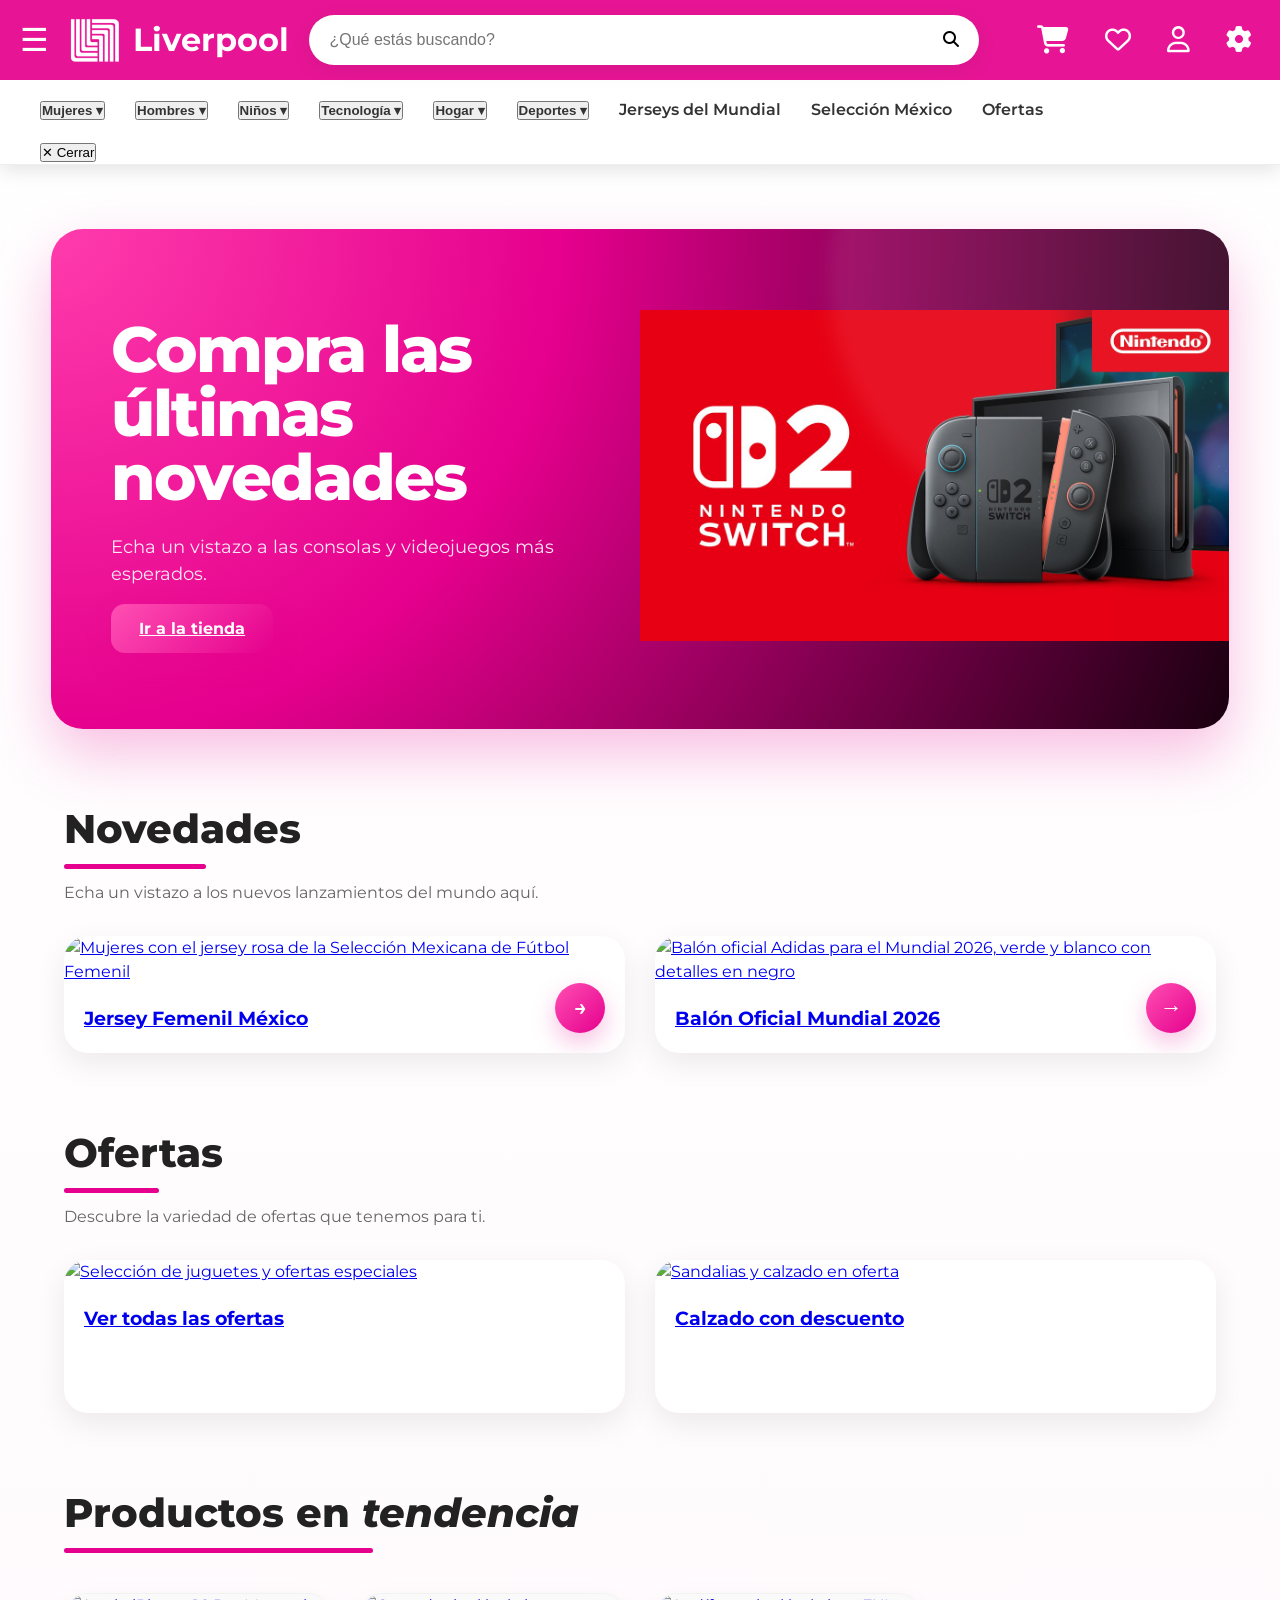
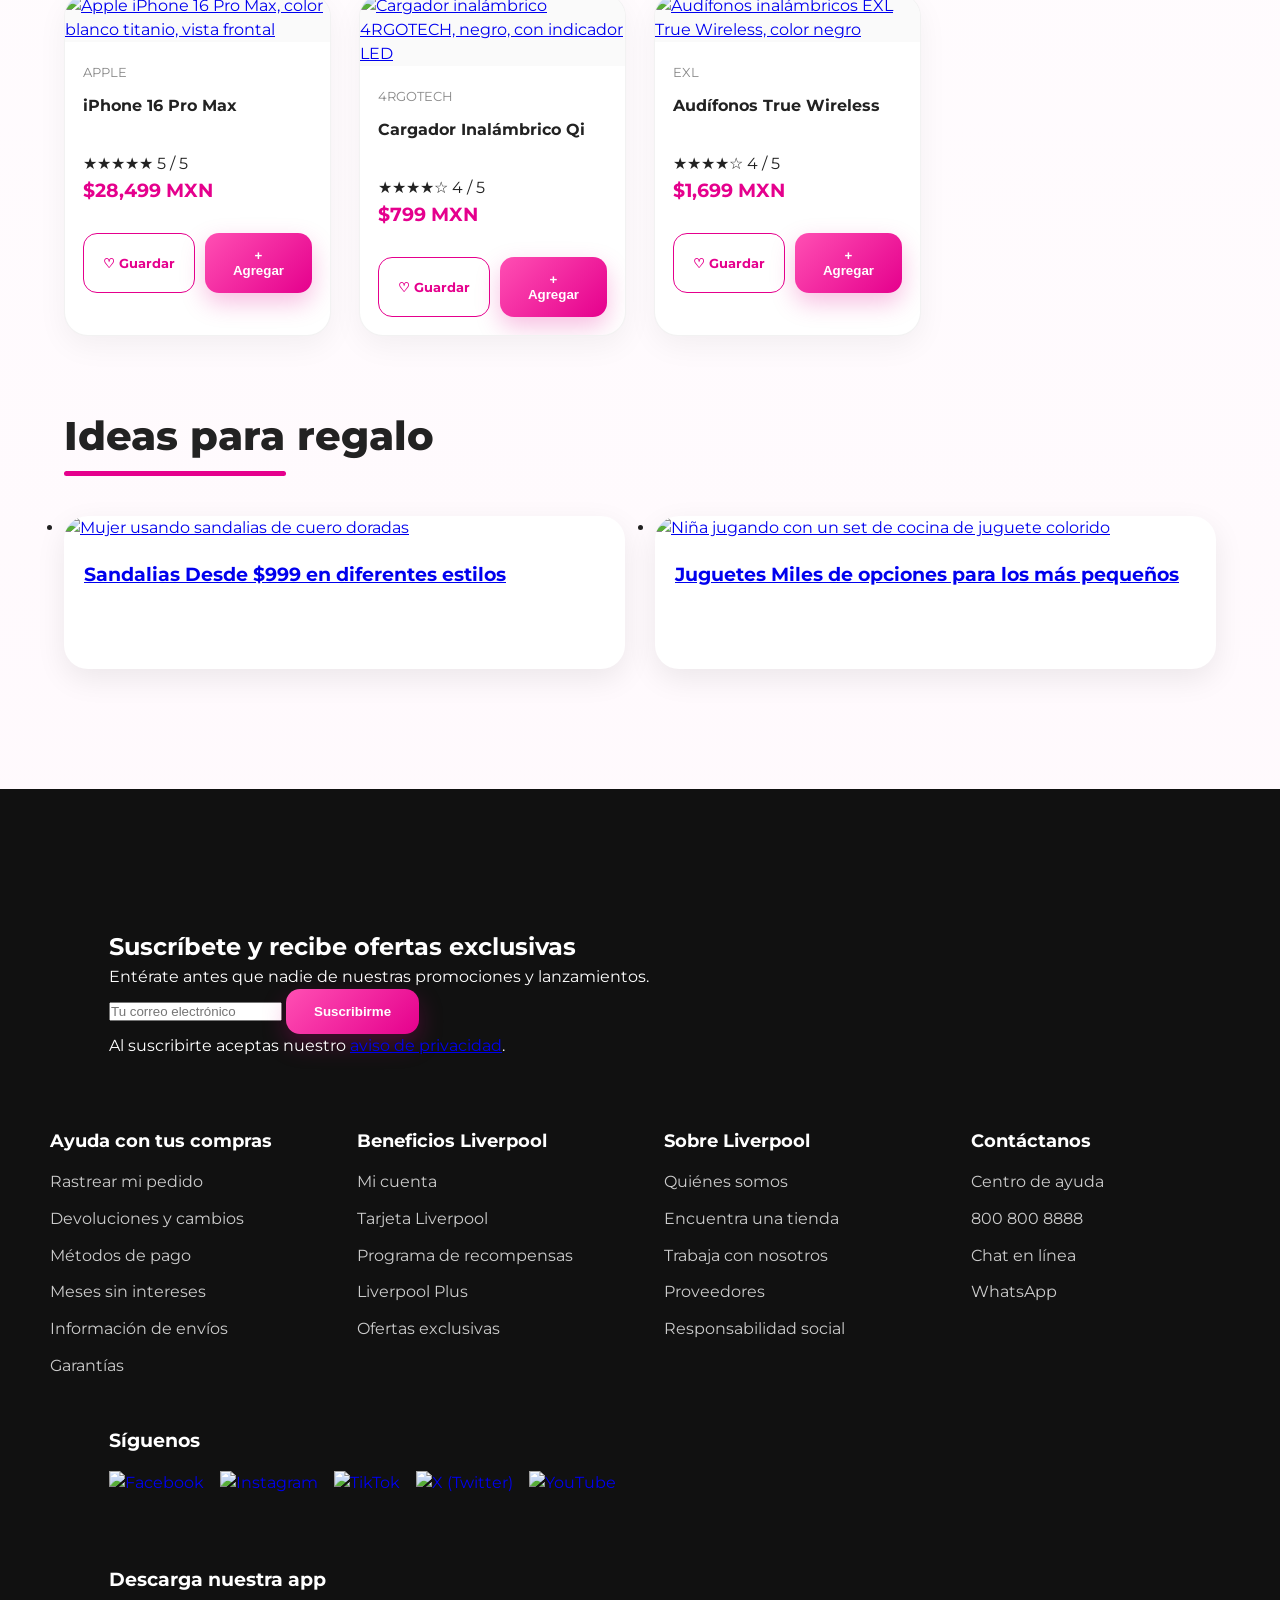
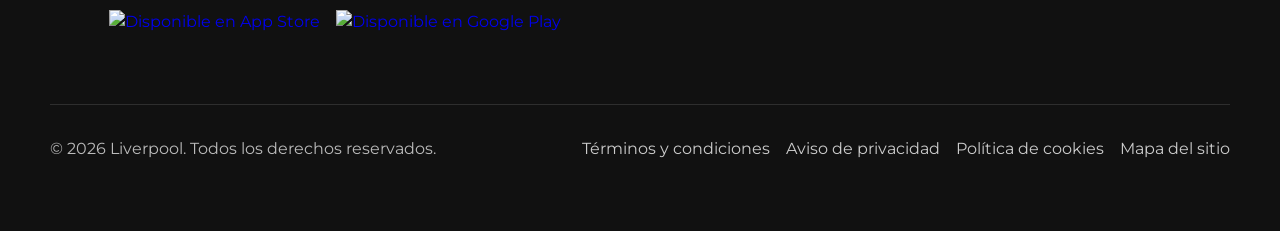
==== Proyecto Interfaz/codigos/index.html @ d97af1a8 "para que se vea las cate" ====
<!DOCTYPE html>
<html lang="es">
<head>
  <meta charset="UTF-8" />
  <meta name="viewport" content="width=device-width, initial-scale=1.0" />

  <link rel="stylesheet" href="styles.css">

  <!-- FONT AWESOME -->
  <link rel="stylesheet"
  href="https://cdnjs.cloudflare.com/ajax/libs/font-awesome/6.5.1/css/all.min.css">

  <meta name="description" content="Liverpool – Tu tienda departamental favorita. Moda, tecnología, hogar y más." />
  <meta name="theme-color" content="#E91E8C" />
  <meta property="og:title" content="Liverpool – Inicio | Compra en Línea" />
  <meta property="og:description" content="Liverpool – Tu tienda departamental favorita. Moda, tecnología, hogar y más." />
  <meta property="og:type" content="website" />
  <title>Liverpool – Inicio | Compra en Línea</title>
  <!--
    ============================================================
    Liverpool E-commerce — Prototipo Multi-página
    Fase 1: HTML Semántico · Mobile-First · WCAG 2.1
    Página : index
    Nuevas características:
      1. Login modal            5. Toast "agregado a bolsa"
      2. Dark mode toggle       6. Menú hamburguesa
      3. Ratings con estrellas  7. Carrito lateral (sidebar)
      4. Mini galería en cards
    ============================================================
  -->
</head>

<body class="page-index">

  <!-- SKIP LINK — WCAG 2.4.1 -->
  <a class="skip-link" href="#main-content">Saltar al contenido principal</a>

  <!-- parte nueva -->
  <!-- ══════════════════════════════════════════════════════════════
       FEATURE 5 · TOAST — Popup "Producto agregado a la bolsa"
       Oculto por defecto; JS lo activa añadiendo clase .is-visible
       ══════════════════════════════════════════════════════════════ -->
  <div
    id="cart-toast"
    class="cart-toast"
    role="status"
    aria-live="polite"
    aria-atomic="true"
    aria-hidden="true"
    hidden
  >
    <div class="cart-toast__inner">
      <span class="cart-toast__icon" aria-hidden="true">🛍️</span>
      <p class="cart-toast__message">
        <strong>¡Producto agregado a la bolsa!</strong>
      </p>
      <a href="Mibolsa.html" class="cart-toast__link"
        aria-label="Ver mi bolsa de compras">Ver bolsa</a>
      <button
        type="button"
        class="cart-toast__close"
        aria-label="Cerrar notificación"
        data-action="close-toast"
      >✕</button>
    </div>
  </div>


<!-- ══════════════════════════════════════════════════════════════
       FEATURE 7 · CARRITO LATERAL (SIDEBAR DRAWER)
       Oculto por defecto; JS añade clase .is-open para deslizarlo
       ══════════════════════════════════════════════════════════════ -->

  <!-- Overlay / backdrop -->
  <div
    id="sidebar-cart-overlay"
    class="sidebar-cart-overlay"
    aria-hidden="true"
    data-action="close-sidebar-cart"
  ></div>

  <!-- Drawer -->
  <aside
    id="sidebar-cart"
    class="sidebar-cart"
    aria-label="Carrito lateral de compras"
    aria-modal="true"
    role="dialog"
    aria-labelledby="sidebar-cart-title"
    aria-hidden="true"
    hidden
  >
    <div class="sidebar-cart__inner">

      <!-- Header del drawer -->
      <header class="sidebar-cart__header">
        <h2 id="sidebar-cart-title" class="sidebar-cart__title">
          <span aria-hidden="true">🛍️</span> Mi Bolsa
          <span class="sidebar-cart__count"
            aria-label="3 artículos en la bolsa">(3)</span>
        </h2>
        <button
          type="button"
          class="btn btn--close sidebar-cart__close"
          aria-label="Cerrar carrito lateral"
          data-action="close-sidebar-cart"
        >✕</button>
      </header>

      <!-- Lista de artículos (preview) -->
      <section class="sidebar-cart__items" aria-label="Artículos en tu bolsa">

        <!-- Artículo 1 -->
        <article class="sidebar-item" aria-label="Jersey Local México 26">
          <figure class="sidebar-item__figure">
            <img
              src="assets/images/jerseys/jersey-mexico-local-26-jugador.jpg"
              alt="Jersey Local Selección México 26, verde, talla L"
              width="64" height="64"
              loading="lazy"
              class="sidebar-item__img"
            />
          </figure>
          <div class="sidebar-item__info">
            <h3 class="sidebar-item__name">Jersey Local México 26</h3>
            <p class="sidebar-item__meta">Talla: L · Verde</p>
            <div class="sidebar-item__qty-row">
              <div class="quantity-stepper quantity-stepper--compact"
                role="group" aria-label="Cantidad de Jersey México 26">
                <button type="button" class="btn btn--qty"
                  aria-label="Reducir cantidad" data-action="decrease-qty"
                  data-item-id="jersey-mexico-26">−</button>
                <output class="qty-display"
                  aria-label="Cantidad actual: 1">1</output>
                <button type="button" class="btn btn--qty"
                  aria-label="Aumentar cantidad" data-action="increase-qty"
                  data-item-id="jersey-mexico-26">+</button>
              </div>
              <p class="sidebar-item__price"><strong>$2,990 MXN</strong></p>
            </div>
          </div>
          <button type="button"
            class="sidebar-item__remove"
            aria-label="Eliminar Jersey Local México 26 de la bolsa"
            data-action="remove-item" data-item-id="jersey-mexico-26">✕</button>
        </article>

        <!-- Artículo 2 -->
        <article class="sidebar-item" aria-label="Audífonos EXL True Wireless">
          <figure class="sidebar-item__figure">
            <img
              src="assets/images/trending/exl-audifonos.jpg"
              alt="Audífonos EXL True Wireless, color negro"
              width="64" height="64"
              loading="lazy"
              class="sidebar-item__img"
            />
          </figure>
          <div class="sidebar-item__info">
            <h3 class="sidebar-item__name">Audífonos True Wireless EXL</h3>
            <p class="sidebar-item__meta">Color: Negro</p>
            <div class="sidebar-item__qty-row">
              <div class="quantity-stepper quantity-stepper--compact"
                role="group" aria-label="Cantidad de Audífonos EXL">
                <button type="button" class="btn btn--qty"
                  aria-label="Reducir cantidad" data-action="decrease-qty"
                  data-item-id="exl-audifonos">−</button>
                <output class="qty-display"
                  aria-label="Cantidad actual: 1">1</output>
                <button type="button" class="btn btn--qty"
                  aria-label="Aumentar cantidad" data-action="increase-qty"
                  data-item-id="exl-audifonos">+</button>
              </div>
              <p class="sidebar-item__price"><strong>$1,699 MXN</strong></p>
            </div>
          </div>
          <button type="button"
            class="sidebar-item__remove"
            aria-label="Eliminar Audífonos EXL de la bolsa"
            data-action="remove-item" data-item-id="exl-audifonos">✕</button>
        </article>

        <!-- Artículo 3 -->
        <article class="sidebar-item" aria-label="Auto Mattel Escala 1:18">
          <figure class="sidebar-item__figure">
            <img
              src="assets/images/juguetes/auto-mattel.jpg"
              alt="Auto de juguete Mattel amarillo, escala 1:18"
              width="64" height="64"
              loading="lazy"
              class="sidebar-item__img"
            />
          </figure>
          <div class="sidebar-item__info">
            <h3 class="sidebar-item__name">Auto Mattel Escala 1:18</h3>
            <p class="sidebar-item__meta">Color: Amarillo</p>
            <div class="sidebar-item__qty-row">
              <div class="quantity-stepper quantity-stepper--compact"
                role="group" aria-label="Cantidad de Auto Mattel">
                <button type="button" class="btn btn--qty"
                  aria-label="Reducir cantidad" data-action="decrease-qty"
                  data-item-id="auto-mattel">−</button>
                <output class="qty-display"
                  aria-label="Cantidad actual: 1">1</output>
                <button type="button" class="btn btn--qty"
                  aria-label="Aumentar cantidad" data-action="increase-qty"
                  data-item-id="auto-mattel">+</button>
              </div>
              <p class="sidebar-item__price"><strong>$1,599 MXN</strong></p>
            </div>
          </div>
          <button type="button"
            class="sidebar-item__remove"
            aria-label="Eliminar Auto Mattel de la bolsa"
            data-action="remove-item" data-item-id="auto-mattel">✕</button>
        </article>

      </section><!-- /sidebar-cart__items -->

      <!-- Resumen y CTA -->
      <footer class="sidebar-cart__footer">
        <dl class="sidebar-cart__subtotal">
          <div class="sidebar-cart__subtotal-row">
            <dt>Subtotal</dt>
            <dd aria-live="polite" aria-atomic="true">
              <strong>$6,288 MXN</strong>
            </dd>
          </div>
          <div class="sidebar-cart__subtotal-row">
            <dt>Envío</dt>
            <dd><span class="price-free">Gratis</span></dd>
          </div>
        </dl>
        <a href="Mibolsa.html"
          class="btn btn--primary btn--wide"
          aria-label="Ir a mi bolsa para proceder al pago">
          Ver mi bolsa y pagar
        </a>
        <button
          type="button"
          class="btn btn--ghost btn--wide"
          aria-label="Cerrar carrito y continuar comprando"
          data-action="close-sidebar-cart"
        >
          Continuar comprando
        </button>
      </footer>

    </div><!-- /sidebar-cart__inner -->
  </aside>



  <!-- ============================================================
       ONBOARDING DIALOG — guía paso a paso (oculto por defecto)
       ============================================================ -->
  <dialog
    id="onboarding-dialog"
    role="dialog"
    aria-modal="true"
    aria-labelledby="onboarding-title"
    aria-describedby="onboarding-description"
    hidden
  >
    <article class="onboarding-wrapper">
      <header class="onboarding-header">
        <h2 id="onboarding-title">Bienvenido a Liverpool</h2>
        <p id="onboarding-description">
          Te guiaremos en unos sencillos pasos para que aproveches al máximo
          tu experiencia de compra.
        </p>
        <button type="button" class="btn-close"
          aria-label="Cerrar guía de bienvenida"
          data-action="close-onboarding">✕</button>
      </header>

      <nav aria-label="Pasos de incorporación">
        <ol class="onboarding-steps" role="list">
          <li class="step step--active" aria-current="step" data-step="1">
            <span class="step__number" aria-hidden="true">1</span>
            <span class="step__label">Explora</span>
          </li>
          <li class="step" data-step="2">
            <span class="step__number" aria-hidden="true">2</span>
            <span class="step__label">Agrega</span>
          </li>
          <li class="step" data-step="3">
            <span class="step__number" aria-hidden="true">3</span>
            <span class="step__label">Compra</span>
          </li>
          <li class="step" data-step="4">
            <span class="step__number" aria-hidden="true">4</span>
            <span class="step__label">Disfruta</span>
          </li>
        </ol>
      </nav>

      <section class="onboarding-panel" id="panel-step-1"
        aria-labelledby="panel-step-1-heading" data-panel="1">
        <h3 id="panel-step-1-heading">Paso 1 – Explora nuestro catálogo</h3>
        <p>Usa la barra de búsqueda o navega por categorías para descubrir
          miles de productos exclusivos para ti.</p>
      </section>

      <section class="onboarding-panel" id="panel-step-2"
        aria-labelledby="panel-step-2-heading" data-panel="2" hidden>
        <h3 id="panel-step-2-heading">Paso 2 – Agrega a tu bolsa</h3>
        <p>Selecciona tu talla, color y cantidad. Luego presiona
          <strong>"Agregar a mi bolsa"</strong> para guardar tus artículos.</p>
      </section>

      <section class="onboarding-panel" id="panel-step-3"
        aria-labelledby="panel-step-3-heading" data-panel="3" hidden>
        <h3 id="panel-step-3-heading">Paso 3 – Realiza tu compra</h3>
        <p>Revisa tu bolsa, elige tu método de pago favorito y confirma tu
          pedido en segundos.</p>
      </section>

      <section class="onboarding-panel" id="panel-step-4"
        aria-labelledby="panel-step-4-heading" data-panel="4" hidden>
        <h3 id="panel-step-4-heading">Paso 4 – Recibe y disfruta</h3>
        <p>Haz seguimiento de tu pedido en tiempo real y recíbelo en la
          comodidad de tu hogar.</p>
      </section>

      <footer class="onboarding-footer">
        <button type="button" class="btn btn--secondary"
          data-action="prev-step" disabled>Anterior</button>
        <button type="button" class="btn btn--primary"
          data-action="next-step">Siguiente</button>
        <button type="button" class="btn btn--ghost"
          data-action="skip-onboarding">Omitir guía</button>
      </footer>
    </article>
  </dialog>

  <!-- ══════════════════════════════════════════════════════════════
       PANEL DE PERSONALIZACIÓN
       FEATURE 2 · Dark mode toggle
       FEATURE 3 · Texto escalable A− / A+
       ══════════════════════════════════════════════════════════════ -->
  <aside id="personalization-panel" class="personalization-panel"
    aria-label="Panel de personalización"
    aria-hidden="true" hidden>
    <div class="personalization-panel__inner">
      <h2 class="personalization-panel__title">Personalización</h2>

      <!-- Tamaño de texto -->
      <section class="personalization-section"
        aria-labelledby="font-size-heading">
        <h3 id="font-size-heading" class="personalization-section__heading">
          Tamaño de texto
        </h3>
        <div class="font-size-controls" role="group"
          aria-label="Controles de tamaño de texto">
          <button type="button" class="btn btn--icon"
            aria-label="Reducir tamaño de texto"
            data-action="decrease-font">
            <span aria-hidden="true">A−</span>
          </button>
          <output id="font-size-value" class="font-size-value"
            aria-live="polite"
            aria-label="Tamaño actual de texto">100%</output>
          <button type="button" class="btn btn--icon"
            aria-label="Aumentar tamaño de texto"
            data-action="increase-font">
            <span aria-hidden="true">A+</span>
          </button>
        </div>
        <button type="button" class="btn btn--ghost btn--small"
          data-action="reset-font">Restablecer</button>
      </section>

      <!-- FEATURE 2 · Apariencia / Dark mode -->
      <section class="personalization-section"
        aria-labelledby="appearance-heading">
        <h3 id="appearance-heading" class="personalization-section__heading">
          Apariencia
        </h3>
        <div class="appearance-toggle" role="group"
          aria-label="Seleccionar modo de apariencia">
          <button type="button"
            class="btn btn--appearance btn--appearance-active"
            aria-pressed="true"
            data-theme="light"
            aria-label="Activar modo claro (activo actualmente)"
            data-action="set-theme">
            <span aria-hidden="true">☀️</span> Claro
          </button>
          <button type="button"
            class="btn btn--appearance"
            aria-pressed="false"
            data-theme="dark"
            aria-label="Activar modo oscuro"
            data-action="set-theme">
            <span aria-hidden="true">🌙</span> Oscuro
          </button>
        </div>
        <!-- Hidden checkbox fallback for CSS-only dark mode -->
        <input type="checkbox" id="dark-mode-toggle-checkbox"
          class="dark-mode-checkbox sr-only"
          aria-label="Alternar modo oscuro"
          role="switch"
          aria-checked="false" />
        <label for="dark-mode-toggle-checkbox"
          class="dark-mode-switch-label"
          aria-hidden="true">
          <span class="dark-mode-switch-label__track">
            <span class="dark-mode-switch-label__thumb"></span>
          </span>
          <span class="dark-mode-switch-label__text">Modo oscuro</span>
        </label>
      </section>

      <button type="button"
        class="btn btn--close personalization-panel__close"
        aria-label="Cerrar panel de personalización"
        data-action="close-personalization">✕ Cerrar</button>
    </div>
  </aside>

  <!-- ══════════════════════════════════════════════════════════════
       FEATURE 1 · MODAL DE INICIO DE SESIÓN
       Oculto por defecto; se abre desde el botón "Iniciar sesión"
       del header. JS añade/quita el atributo [open] del <dialog>.
       ══════════════════════════════════════════════════════════════ -->
  <dialog id="login-dialog" class="login-dialog"
    role="dialog" aria-modal="true"
    aria-labelledby="login-dialog-title">
    <div class="login-dialog__inner">

      <button type="button"
        class="btn btn--close login-dialog__close"
        aria-label="Cerrar ventana de inicio de sesión"
        data-action="close-login">✕</button>

      <header class="login-dialog__header">
        <img src="assets/images/liverpool-logo.svg" alt="Liverpool"
          width="120" height="40"
          class="login-dialog__logo" loading="lazy" />
        <h2 id="login-dialog-title" class="login-dialog__title">
          Iniciar sesión
        </h2>
        <p class="login-dialog__subtitle">
          Recuerda que con una sola cuenta puedes ingresar a todas
          nuestras tiendas.
        </p>
      </header>

      <form class="login-form" action="#" method="post"
        novalidate aria-label="Formulario de inicio de sesión">

        <div class="form-field">
          <label for="login-email" class="form-field__label">
            Correo electrónico <abbr title="requerido">*</abbr>
          </label>
          <input type="email" id="login-email" name="email"
            class="form-field__input"
            placeholder="ejemplo@correo.com"
            autocomplete="email"
            required aria-required="true"
            aria-describedby="login-email-error" />
          <p id="login-email-error" class="form-field__error"
            role="alert" aria-live="polite" hidden>
            Por favor ingresa un correo electrónico válido.
          </p>
        </div>

        <div class="form-field">
          <label for="login-password" class="form-field__label">
            Contraseña <abbr title="requerido">*</abbr>
          </label>
          <div class="form-field__password-wrapper">
            <input type="password" id="login-password" name="password"
              class="form-field__input"
              placeholder="••••••••"
              autocomplete="current-password"
              required aria-required="true"
              aria-describedby="login-password-error" />
            <button type="button" class="btn btn--password-toggle"
              aria-label="Mostrar contraseña"
              aria-pressed="false"
              data-action="toggle-password">👁</button>
          </div>
          <p id="login-password-error" class="form-field__error"
            role="alert" aria-live="polite" hidden>
            Por favor ingresa tu contraseña.
          </p>
        </div>

        <a href="#" class="login-form__forgot"
          aria-label="Ir a recuperación de contraseña">
          ¿Olvidaste tu contraseña?
        </a>

        <button type="submit"
          class="btn btn--primary btn--wide btn--large"
          aria-label="Iniciar sesión en Liverpool">
          Iniciar sesión
        </button>

        <div class="login-form__divider" role="separator" aria-hidden="true">
          <span>o</span>
        </div>

        <p class="login-form__register">
          ¿No tienes cuenta?
          <a href="#" class="login-form__register-link">Crea una aquí</a>
        </p>

        <div class="social-login">
          <button type="button" class="btn btn--social"
            aria-label="Continuar el inicio de sesión con Google">
            <img src="assets/icons/google-logo.svg" alt=""
              aria-hidden="true" width="20" height="20" />
            Continuar con Google
          </button>
        </div>
      </form>

      <footer class="login-dialog__footer">
        <nav aria-label="Términos y privacidad">
          <ul class="login-legal" role="list">
            <li>
              <a href="#" class="login-legal__link">
                Términos y condiciones
              </a>
            </li>
            <li aria-hidden="true">/</li>
            <li>
              <a href="#" class="login-legal__link">
                Aviso de privacidad 2026
              </a>
            </li>
          </ul>
        </nav>
      </footer>

    </div>
  </dialog>

  <!-- ══════════════════════════════════════════════════════════════
       ENCABEZADO DEL SITIO
       FEATURE 1 · Botón "Iniciar sesión" en barra de utilidades
       FEATURE 6 · Botón hamburguesa controla <nav id="primary-nav">
       ══════════════════════════════════════════════════════════════ -->
  <header class="site-header" role="banner">

    
    <!-- Barra de utilidades (escritorio) 
    <div class="utility-bar" aria-label="Barra de utilidades">
      <div class="utility-bar__inner">
        <a href="#" class="utility-link">
          <span aria-hidden="true">📍</span>
          <span>Cerrar oferta en tienda</span>
        </a>
        <a href="#" class="utility-link"><span>Servicios</span></a>
        <a href="#" class="utility-link"><span>Bolsa de regalo</span></a>

        <nav aria-label="Acciones de usuario">
          <ul class="utility-nav" role="list">

             -- Personalización (dark mode / font size) --
            <li>
              <button type="button" class="utility-btn"
                aria-label="Abrir panel de personalización"
                aria-expanded="false"
                aria-controls="personalization-panel"
                data-action="open-personalization">
                <span aria-hidden="true">⚙️</span>
                <span class="sr-only">Personalización</span>
              </button>
            </li> 

            -- FEATURE 1 · Iniciar sesión --
            <li>
              <button type="button" class="utility-btn utility-btn--login"
                aria-label="Abrir ventana de inicio de sesión"
                aria-haspopup="dialog"
                aria-controls="login-dialog"
                data-action="open-login">
                <span aria-hidden="true">👤</span>
                <span class="utility-btn__label">Iniciar sesión</span>
              </button>
            </li>

            -- Bolsa (abre sidebar cart O va a bolsa.html) --
            <li>
              <button type="button"
                class="utility-btn cart-icon"
                aria-label="Abrir carrito lateral — 3 artículos"
                aria-haspopup="dialog"
                aria-controls="sidebar-cart"
                aria-expanded="false"
                data-action="open-sidebar-cart">
                <span aria-hidden="true">🛍️</span>
                <span class="cart-badge"
                  id="header-cart-count"
                  aria-label="3 artículos en la bolsa"
                  aria-live="polite">3</span>
                <span class="sr-only">Mi bolsa</span>
              </button>
            </li>

          </ul>
        </nav>
      </div>
    </div> /utility-bar -->
  

    <!-- Fila principal: menu de hamburguesa + logo + buscador -->

    <!-- MENÚ -->
    <div class="header-main">

        <!-- MENÚ -->
        <button type="button" class="mobile-menu-toggle"
          aria-label="Abrir menú de navegación"
          aria-expanded="false"
          aria-controls="primary-nav"
          data-action="toggle-menu">

          <span class="hamburger-icon" aria-hidden="true">☰</span>

        </button>

      <!-- LOGO -->
    
      <a href="index.html" class="site-logo"
        aria-label="Liverpool – Ir a la página de inicio">
         <img src="../imagenes/Logo_liverpool.png"
         alt="Liverpool"
         class="site-logo__img"
         loading="eager" />
         <span class="site-logo__text">Liverpool</span>
      </a>

      <!-- BUSCADOR -->
      <search class="site-search" aria-label="Búsqueda de productos">
        <form action="#" method="get" role="search" class="search-form">
          <!--<label for="search-input" class="sr-only">Buscar productos</label>-->
          <input type="search" id="search-input" name="q"
            class="search-form__input"
            placeholder="¿Qué estás buscando?"
            autocomplete="off"
            aria-label="Buscar productos en Liverpool"
            minlength="2" />
          <button type="submit" class="search-form__btn" aria-label="Buscar">
            <i class="fa-solid fa-magnifying-glass"></i>
          </button>
        </form>
      </search>

      <!-- CARRITO -->
      <a href="Mibolsa.html"
        class="cart-button"
        aria-label="Ir al carrito de compras">

        <i class="fa-solid fa-cart-shopping"></i>

      </a>

      <!-- FAVORITOS -->
      <a href="#"
       class="header-icon"
       aria-label="Ir a favoritos">
        <i class="fa-regular fa-heart"></i>
      </a>

      <!-- MI CUENTA -->
      <a href="#"
        class="header-icon"
        aria-label="Ir a mi cuenta">
        <i class="fa-regular fa-user"></i>
      </a>

      <!-- CONFIGURACIÓN -->
      <button
        class="header-icon settings-btn"
        aria-label="Abrir configuración">

        <i class="fa-solid fa-gear"></i>

      </button>
    </div>

    <!-- NAVEGACIÓN PRINCIPAL -->
    <nav id="primary-nav" class="primary-nav" aria-label="Menú principal">
      <ul class="primary-nav__list" role="list">

        <li class="primary-nav__item primary-nav__item--has-submenu">
          <button type="button"
            class="primary-nav__link primary-nav__link--toggle"
            aria-haspopup="true" aria-expanded="false"
            aria-controls="submenu-mujeres">
            Mujeres <span aria-hidden="true">▾</span>
          </button>
          <ul id="submenu-mujeres" class="submenu" role="list"
            aria-label="Subcategorías de Mujeres" hidden>
            <li><a href="#" class="submenu__link">Ropa</a></li>
            <li><a href="#" class="submenu__link">Calzado</a></li>
            <li><a href="#" class="submenu__link">Accesorios</a></li>
            <li><a href="#" class="submenu__link">Bolsas</a></li>
          </ul>
        </li>
        <li class="primary-nav__item primary-nav__item--has-submenu">
          <button type="button"
            class="primary-nav__link primary-nav__link--toggle"
            aria-haspopup="true" aria-expanded="false"
            aria-controls="submenu-hombres">
            Hombres <span aria-hidden="true">▾</span>
          </button>
          <ul id="submenu-hombres" class="submenu" role="list"
            aria-label="Subcategorías de Hombres" hidden>
            <li><a href="#" class="submenu__link">Ropa</a></li>
            <li><a href="#" class="submenu__link">Calzado</a></li>
            <li><a href="#" class="submenu__link">Deportes</a></li>
          </ul>
        </li>
        <li class="primary-nav__item primary-nav__item--has-submenu">
          <button type="button"
            class="primary-nav__link primary-nav__link--toggle"
            aria-haspopup="true" aria-expanded="false"
            aria-controls="submenu-ninos">
            Niños <span aria-hidden="true">▾</span>
          </button>
          <ul id="submenu-ninos" class="submenu" role="list"
            aria-label="Subcategorías de Niños" hidden>
            <li><a href="#" class="submenu__link">Ropa</a></li>
            <li><a href="#" class="submenu__link">Juguetes</a></li>
            <li><a href="#" class="submenu__link">Calzado</a></li>
          </ul>
        </li>
        <li class="primary-nav__item primary-nav__item--has-submenu">
          <button type="button"
            class="primary-nav__link primary-nav__link--toggle"
            aria-haspopup="true" aria-expanded="false"
            aria-controls="submenu-tecnologia">
            Tecnología <span aria-hidden="true">▾</span>
          </button>
          <ul id="submenu-tecnologia" class="submenu" role="list"
            aria-label="Subcategorías de Tecnología" hidden>
            <li><a href="#" class="submenu__link">Celulares</a></li>
            <li><a href="#" class="submenu__link">Laptops</a></li>
            <li><a href="#" class="submenu__link">Audio</a></li>
            <li><a href="#" class="submenu__link">Tablets</a></li>
          </ul>
        </li>
        <li class="primary-nav__item primary-nav__item--has-submenu">
          <button type="button"
            class="primary-nav__link primary-nav__link--toggle"
            aria-haspopup="true" aria-expanded="false"
            aria-controls="submenu-hogar">
            Hogar <span aria-hidden="true">▾</span>
          </button>
          <ul id="submenu-hogar" class="submenu" role="list"
            aria-label="Subcategorías de Hogar" hidden>
            <li><a href="#" class="submenu__link">Sala</a></li>
            <li><a href="#" class="submenu__link">Cocina</a></li>
            <li><a href="#" class="submenu__link">Recámara</a></li>
            <li><a href="#" class="submenu__link">Decoración</a></li>
          </ul>
        </li>
        <li class="primary-nav__item primary-nav__item--has-submenu">
          <button type="button"
            class="primary-nav__link primary-nav__link--toggle"
            aria-haspopup="true" aria-expanded="false"
            aria-controls="submenu-deportes">
            Deportes <span aria-hidden="true">▾</span>
          </button>
          <ul id="submenu-deportes" class="submenu" role="list"
            aria-label="Subcategorías de Deportes" hidden>
            <li><a href="#" class="submenu__link">Fútbol</a></li>
            <li><a href="#" class="submenu__link">Running</a></li>
            <li><a href="#" class="submenu__link">Fitness</a></li>
          </ul>
        </li>

        <li class="primary-nav__item">
          <a href="jerseys.html"
            class="primary-nav__link"
            >
            Jerseys del Mundial
          </a>
        </li>

        <li class="primary-nav__item">
          <a href="mexico.html"
            class="primary-nav__link"
            >
            Selección México
          </a>
        </li>

        <li class="primary-nav__item">
          <a href="juguetes.html"
            class="primary-nav__link primary-nav__link--highlight"
            >
            Ofertas
          </a>
        </li>

      </ul>

      <button type="button"
        class="primary-nav__close"
        aria-label="Cerrar menú de navegación"
        aria-controls="primary-nav"
        data-action="close-nav">
        ✕ Cerrar
      </button>
    </nav>

  </header><!-- /site-header -->


  <!-- ============================================================
       INICIO — Hero, Novedades, Tendencias, Ideas para regalar
       ============================================================ -->
  <main id="main-content" class="site-main" tabindex="-1">

    <!-- Breadcrumb -->
    <nav aria-label="Ruta de navegación" class="breadcrumb">
      <ol class="breadcrumb__list" role="list">
        <li class="breadcrumb__item breadcrumb__item--current" aria-current="page">
          <!--Inicio-->
        </li>
      </ol>
    </nav>

    <!-- ── HERO BANNER ── -->
<section id="inicio" class="hero-banner"
      aria-label="Promoción principal: Nintendo Switch 2">
      <div class="hero-banner__content">
        <h1 class="hero-banner__title">
          Compra las<br />últimas novedades
        </h1>
        <p class="hero-banner__subtitle">
          Echa un vistazo a las consolas y videojuegos más esperados.
        </p>
        <a href="#" class="btn btn--primary btn--large">Ir a la tienda</a>
      </div>
      <figure class="hero-banner__media">
        <img src="../imagenes/anuncio nintendo.jpg"
          alt="Nintendo Switch 2 – nueva consola de Nintendo con controles Joy-Con"
          width="600" height="400" loading="eager" fetchpriority="high"
          class="hero-banner__img" />
      </figure>
    </section>


    <!-- ── NOVEDADES ── -->
    <section class="section-novedades" aria-labelledby="novedades-heading">
      <header class="section-header">
        <h2 id="novedades-heading" class="section-title">Novedades</h2>
        <p class="section-subtitle">
          Echa un vistazo a los nuevos lanzamientos del mundo aquí.
        </p>
      </header>
      <div class="novedades-grid" role="list">

        <article class="novedad-card" role="listitem"
          aria-label="Jersey femenino de la Selección Mexicana">
          <a href="jerseys.html" class="novedad-card__link">
            <figure class="novedad-card__figure">
              <img src="assets/images/novedades/jersey-femenino-mexico.jpg"
                alt="Mujeres con el jersey rosa de la Selección Mexicana de Fútbol Femenil"
                width="400" height="300" loading="lazy" class="novedad-card__img" />
              <figcaption class="novedad-card__caption">Jersey Femenil México</figcaption>
            </figure>
          </a>
          <a href="jerseys.html" class="btn btn--icon btn--arrow"
            aria-label="Ver todos los jerseys del Mundial">→</a>
        </article>

        <article class="novedad-card" role="listitem"
          aria-label="Balón oficial de fútbol para el Mundial">
          <a href="#" class="novedad-card__link">
            <figure class="novedad-card__figure">
              <img src="assets/images/novedades/balon-mundial.jpg"
                alt="Balón oficial Adidas para el Mundial 2026, verde y blanco con detalles en negro"
                width="400" height="300" loading="lazy" class="novedad-card__img" />
              <figcaption class="novedad-card__caption">Balón Oficial Mundial 2026</figcaption>
            </figure>
          </a>
          <button type="button" class="btn btn--icon btn--arrow"
            aria-label="Ver más sobre Balón Oficial Mundial 2026">→</button>
        </article>

      </div>
    </section>

    <!-- ── OFERTAS (acceso rápido) ── -->
    <section class="section-offers-promo" aria-labelledby="offers-promo-heading">
      <header class="section-header">
        <h2 id="offers-promo-heading" class="section-title">Ofertas</h2>
        <p class="section-subtitle">Descubre la variedad de ofertas que tenemos para ti.</p>
      </header>
      <div class="offers-promo-grid" role="list">
        <article class="offer-promo-card" role="listitem"
          aria-label="Ir a la sección de ofertas de juguetes">
          <a href="juguetes.html" class="offer-promo-card__link">
            <figure class="offer-promo-card__figure">
              <img src="assets/images/gifting/juguetes-cocina.jpg"
                alt="Selección de juguetes y ofertas especiales"
                width="400" height="250" loading="lazy" class="offer-promo-card__img" />
              <figcaption class="offer-promo-card__caption">Ver todas las ofertas</figcaption>
            </figure>
          </a>
        </article>
        <article class="offer-promo-card" role="listitem"
          aria-label="Ir a la sección de calzado en oferta">
          <a href="#" class="offer-promo-card__link">
            <figure class="offer-promo-card__figure">
              <img src="assets/images/gifting/sandalias.jpg"
                alt="Sandalias y calzado en oferta"
                width="400" height="250" loading="lazy" class="offer-promo-card__img" />
              <figcaption class="offer-promo-card__caption">Calzado con descuento</figcaption>
            </figure>
          </a>
        </article>
      </div>
    </section>

    <!-- ── PRODUCTOS EN TENDENCIA (con Features 3 & 4) ── -->
    <section class="section-trending" aria-labelledby="trending-heading">
      <header class="section-header">
        <h2 id="trending-heading" class="section-title">
          Productos en <em class="highlight">tendencia</em>
        </h2>
      </header>
      <ul class="product-grid product-grid--trending" role="list"
        aria-label="Productos en tendencia">
        <li class="product-card" role="listitem">
          <article aria-label="iPhone 16 Pro Max — Apple">

            <!-- FEATURE 4 · Mini galería de la tarjeta -->
            <div class="product-card__gallery">

              <!-- Imagen principal -->
              <a href="#" class="product-card__img-link"
                aria-label="Ver detalle de iPhone 16 Pro Max">
                <figure class="product-card__figure">
                  <img
                    src="assets/images/trending/iphone-16-pro-max.jpg"
                    alt="Apple iPhone 16 Pro Max, color blanco titanio, vista frontal"
                    width="300" height="300"
                    loading="lazy"
                    class="product-card__img product-card__img--main"
                  />
                </figure>
              </a>

              <!-- Miniaturas (2 placeholders) -->
              <div class="product-card__thumbnails"
                role="list"
                aria-label="Vistas adicionales de iPhone 16 Pro Max">

                <button type="button"
                  class="product-card__thumb"
                  role="listitem"
                  aria-label="Vista alternativa 1 de iPhone 16 Pro Max"
                  data-action="switch-card-img"
                  data-img="assets/images/trending/iphone-16-pro-max.jpg">
                  <img src="assets/images/trending/iphone-16-pro-max.jpg" alt="Vista lateral iPhone 16 Pro Max"
                    width="60" height="60" loading="lazy" />
                </button>

                <button type="button"
                  class="product-card__thumb"
                  role="listitem"
                  aria-label="Vista alternativa 2 de iPhone 16 Pro Max"
                  data-action="switch-card-img"
                  data-img="assets/images/trending/iphone-16-pro-max.jpg">
                  <img src="assets/images/trending/iphone-16-pro-max.jpg" alt="Vista trasera iPhone 16 Pro Max"
                    width="60" height="60" loading="lazy" />
                </button>

              </div><!-- /thumbnails -->
            </div><!-- /product-card__gallery -->

            <!-- Info textual -->
            <div class="product-card__info">
              <span class="product-card__brand">Apple</span>
              <h2 class="product-card__name">iPhone 16 Pro Max</h2>

              <!-- FEATURE 3 · Rating badge -->
              <div class="product-card__rating"
                aria-label="Calificación: 5 de 5 estrellas">
                <span class="rating-stars" aria-hidden="true">★★★★★</span>
                <span class="rating-value">5</span>
                <span class="rating-max" aria-hidden="true">/ 5</span>
              </div>

              <p class="product-card__price">
                <span class="sr-only">Precio:</span>
                <strong>$28,499 MXN</strong>
              </p>
            </div>

            <!-- Acciones -->
            <div class="product-card__actions">
              <button type="button"
                class="btn btn--secondary btn--small"
                aria-label="Guardar iPhone 16 Pro Max en mi lista de deseos">
                ♡ Guardar
              </button>
              <!-- FEATURE 5 trigger + FEATURE 7 trigger -->
              <button type="button"
                class="btn btn--primary btn--small"
                aria-label="Agregar iPhone 16 Pro Max a mi bolsa"
                data-action="add-to-cart"
                data-product-id="iphone-16-pro-max"
                data-product-name="iPhone 16 Pro Max"
                data-product-price="$28,499 MXN"
                data-product-img="assets/images/trending/iphone-16-pro-max.jpg">
                + Agregar
              </button>
            </div>

          </article>
        </li>
        <li class="product-card" role="listitem">
          <article aria-label="Cargador Inalámbrico Qi — 4RGOTECH">

            <!-- FEATURE 4 · Mini galería de la tarjeta -->
            <div class="product-card__gallery">

              <!-- Imagen principal -->
              <a href="#" class="product-card__img-link"
                aria-label="Ver detalle de Cargador Inalámbrico Qi">
                <figure class="product-card__figure">
                  <img
                    src="assets/images/trending/4rgotech-cargador.jpg"
                    alt="Cargador inalámbrico 4RGOTECH, negro, con indicador LED"
                    width="300" height="300"
                    loading="lazy"
                    class="product-card__img product-card__img--main"
                  />
                </figure>
              </a>

              <!-- Miniaturas (2 placeholders) -->
              <div class="product-card__thumbnails"
                role="list"
                aria-label="Vistas adicionales de Cargador Inalámbrico Qi">

                <button type="button"
                  class="product-card__thumb"
                  role="listitem"
                  aria-label="Vista alternativa 1 de Cargador Inalámbrico Qi"
                  data-action="switch-card-img"
                  data-img="assets/images/trending/4rgotech-cargador.jpg">
                  <img src="assets/images/trending/4rgotech-cargador.jpg" alt="Vista superior del cargador"
                    width="60" height="60" loading="lazy" />
                </button>

                <button type="button"
                  class="product-card__thumb"
                  role="listitem"
                  aria-label="Vista alternativa 2 de Cargador Inalámbrico Qi"
                  data-action="switch-card-img"
                  data-img="assets/images/trending/4rgotech-cargador.jpg">
                  <img src="assets/images/trending/4rgotech-cargador.jpg" alt="Cargador en uso con teléfono"
                    width="60" height="60" loading="lazy" />
                </button>

              </div><!-- /thumbnails -->
            </div><!-- /product-card__gallery -->

            <!-- Info textual -->
            <div class="product-card__info">
              <span class="product-card__brand">4RGOTECH</span>
              <h2 class="product-card__name">Cargador Inalámbrico Qi</h2>

              <!-- FEATURE 3 · Rating badge -->
              <div class="product-card__rating"
                aria-label="Calificación: 4 de 5 estrellas">
                <span class="rating-stars" aria-hidden="true">★★★★☆</span>
                <span class="rating-value">4</span>
                <span class="rating-max" aria-hidden="true">/ 5</span>
              </div>

              <p class="product-card__price">
                <span class="sr-only">Precio:</span>
                <strong>$799 MXN</strong>
              </p>
            </div>

            <!-- Acciones -->
            <div class="product-card__actions">
              <button type="button"
                class="btn btn--secondary btn--small"
                aria-label="Guardar Cargador Inalámbrico Qi en mi lista de deseos">
                ♡ Guardar
              </button>
              <!-- FEATURE 5 trigger + FEATURE 7 trigger -->
              <button type="button"
                class="btn btn--primary btn--small"
                aria-label="Agregar Cargador Inalámbrico Qi a mi bolsa"
                data-action="add-to-cart"
                data-product-id="cargador-4rgotech"
                data-product-name="Cargador Inalámbrico Qi"
                data-product-price="$799 MXN"
                data-product-img="assets/images/trending/4rgotech-cargador.jpg">
                + Agregar
              </button>
            </div>

          </article>
        </li>
        <li class="product-card" role="listitem">
          <article aria-label="Audífonos True Wireless — EXL">

            <!-- FEATURE 4 · Mini galería de la tarjeta -->
            <div class="product-card__gallery">

              <!-- Imagen principal -->
              <a href="#" class="product-card__img-link"
                aria-label="Ver detalle de Audífonos True Wireless">
                <figure class="product-card__figure">
                  <img
                    src="assets/images/trending/exl-audifonos.jpg"
                    alt="Audífonos inalámbricos EXL True Wireless, color negro"
                    width="300" height="300"
                    loading="lazy"
                    class="product-card__img product-card__img--main"
                  />
                </figure>
              </a>

              <!-- Miniaturas (2 placeholders) -->
              <div class="product-card__thumbnails"
                role="list"
                aria-label="Vistas adicionales de Audífonos True Wireless">

                <button type="button"
                  class="product-card__thumb"
                  role="listitem"
                  aria-label="Vista alternativa 1 de Audífonos True Wireless"
                  data-action="switch-card-img"
                  data-img="assets/images/trending/exl-audifonos.jpg">
                  <img src="assets/images/trending/exl-audifonos.jpg" alt="Estuche de carga de los audífonos EXL"
                    width="60" height="60" loading="lazy" />
                </button>

                <button type="button"
                  class="product-card__thumb"
                  role="listitem"
                  aria-label="Vista alternativa 2 de Audífonos True Wireless"
                  data-action="switch-card-img"
                  data-img="assets/images/trending/exl-audifonos.jpg">
                  <img src="assets/images/trending/exl-audifonos.jpg" alt="Audífonos EXL en uso"
                    width="60" height="60" loading="lazy" />
                </button>

              </div><!-- /thumbnails -->
            </div><!-- /product-card__gallery -->

            <!-- Info textual -->
            <div class="product-card__info">
              <span class="product-card__brand">EXL</span>
              <h2 class="product-card__name">Audífonos True Wireless</h2>

              <!-- FEATURE 3 · Rating badge -->
              <div class="product-card__rating"
                aria-label="Calificación: 4 de 5 estrellas">
                <span class="rating-stars" aria-hidden="true">★★★★☆</span>
                <span class="rating-value">4</span>
                <span class="rating-max" aria-hidden="true">/ 5</span>
              </div>

              <p class="product-card__price">
                <span class="sr-only">Precio:</span>
                <strong>$1,699 MXN</strong>
              </p>
            </div>

            <!-- Acciones -->
            <div class="product-card__actions">
              <button type="button"
                class="btn btn--secondary btn--small"
                aria-label="Guardar Audífonos True Wireless en mi lista de deseos">
                ♡ Guardar
              </button>
              <!-- FEATURE 5 trigger + FEATURE 7 trigger -->
              <button type="button"
                class="btn btn--primary btn--small"
                aria-label="Agregar Audífonos True Wireless a mi bolsa"
                data-action="add-to-cart"
                data-product-id="exl-audifonos"
                data-product-name="Audífonos True Wireless"
                data-product-price="$1,699 MXN"
                data-product-img="assets/images/trending/exl-audifonos.jpg">
                + Agregar
              </button>
            </div>

          </article>
        </li>
      </ul>
    </section>

    <!-- ── IDEAS PARA REGALAR ── -->
    <section class="section-gifting" aria-labelledby="gifting-heading">
      <header class="section-header section-header--dark-bg">
        <h2 id="gifting-heading" class="section-title">Ideas para regalo</h2>
      </header>
      <ul class="gifting-grid" role="list" aria-label="Categorías de regalos">
        <li role="listitem">
          <article class="gifting-card" aria-label="Categoría: Sandalias">
            <a href="#" class="gifting-card__link">
              <figure class="gifting-card__figure">
                <img src="assets/images/gifting/sandalias.jpg"
                  alt="Mujer usando sandalias de cuero doradas"
                  width="400" height="300" loading="lazy" class="gifting-card__img" />
                <figcaption class="gifting-card__caption">
                  <span class="gifting-card__category">Sandalias</span>
                  <span class="gifting-card__desc">Desde $999 en diferentes estilos</span>
                </figcaption>
              </figure>
            </a>
          </article>
        </li>
        <li role="listitem">
          <article class="gifting-card" aria-label="Categoría: Juguetes">
            <a href="juguetes.html" class="gifting-card__link">
              <figure class="gifting-card__figure">
                <img src="assets/images/gifting/juguetes-cocina.jpg"
                  alt="Niña jugando con un set de cocina de juguete colorido"
                  width="400" height="300" loading="lazy" class="gifting-card__img" />
                <figcaption class="gifting-card__caption">
                  <span class="gifting-card__category">Juguetes</span>
                  <span class="gifting-card__desc">Miles de opciones para los más pequeños</span>
                </figcaption>
              </figure>
            </a>
          </article>
        </li>
      </ul>
    </section>

  </main><!-- /site-main -->

  <!-- ============================================================
       PIE DE PÁGINA
       ============================================================ -->
  <footer class="site-footer" role="contentinfo">

    <!-- Suscripción al boletín -->
    <section class="footer-newsletter" aria-labelledby="newsletter-heading">
      <div class="footer-newsletter__inner">
        <h2 id="newsletter-heading" class="footer-newsletter__title">
          Suscríbete y recibe ofertas exclusivas
        </h2>
        <p class="footer-newsletter__desc">
          Entérate antes que nadie de nuestras promociones y lanzamientos.
        </p>
        <form class="newsletter-form" action="#" method="post"
          aria-label="Formulario de suscripción al boletín">
          <div class="newsletter-form__row">
            <label for="newsletter-email" class="sr-only">
              Correo electrónico para suscripción
            </label>
            <input type="email" id="newsletter-email" name="email"
              class="newsletter-form__input"
              placeholder="Tu correo electrónico"
              autocomplete="email" required aria-required="true"
              aria-label="Ingresa tu correo electrónico para suscribirte" />
            <button type="submit" class="btn btn--primary"
              aria-label="Suscribirse al boletín de Liverpool">Suscribirme</button>
          </div>
          <p class="newsletter-form__consent">
            Al suscribirte aceptas nuestro <a href="#">aviso de privacidad</a>.
          </p>
        </form>
      </div>
    </section>

    <!-- Columnas de navegación -->
    <div class="footer-nav-wrapper">

      <nav class="footer-nav" aria-labelledby="footer-nav-compras">
        <h3 id="footer-nav-compras" class="footer-nav__heading">Ayuda con tus compras</h3>
        <ul class="footer-nav__list" role="list">
          <li><a href="#" class="footer-nav__link">Rastrear mi pedido</a></li>
          <li><a href="#" class="footer-nav__link">Devoluciones y cambios</a></li>
          <li><a href="#" class="footer-nav__link">Métodos de pago</a></li>
          <li><a href="#" class="footer-nav__link">Meses sin intereses</a></li>
          <li><a href="#" class="footer-nav__link">Información de envíos</a></li>
          <li><a href="#" class="footer-nav__link">Garantías</a></li>
        </ul>
      </nav>

      <nav class="footer-nav" aria-labelledby="footer-nav-cuenta">
        <h3 id="footer-nav-cuenta" class="footer-nav__heading">Beneficios Liverpool</h3>
        <ul class="footer-nav__list" role="list">
          <li><a href="#" class="footer-nav__link">Mi cuenta</a></li>
          <li><a href="#" class="footer-nav__link">Tarjeta Liverpool</a></li>
          <li><a href="#" class="footer-nav__link">Programa de recompensas</a></li>
          <li><a href="#" class="footer-nav__link">Liverpool Plus</a></li>
          <li><a href="#" class="footer-nav__link">Ofertas exclusivas</a></li>
        </ul>
      </nav>

      <nav class="footer-nav" aria-labelledby="footer-nav-empresa">
        <h3 id="footer-nav-empresa" class="footer-nav__heading">Sobre Liverpool</h3>
        <ul class="footer-nav__list" role="list">
          <li><a href="#" class="footer-nav__link">Quiénes somos</a></li>
          <li><a href="#" class="footer-nav__link">Encuentra una tienda</a></li>
          <li><a href="#" class="footer-nav__link">Trabaja con nosotros</a></li>
          <li><a href="#" class="footer-nav__link">Proveedores</a></li>
          <li><a href="#" class="footer-nav__link">Responsabilidad social</a></li>
        </ul>
      </nav>

      <nav class="footer-nav" aria-labelledby="footer-nav-contacto">
        <h3 id="footer-nav-contacto" class="footer-nav__heading">Contáctanos</h3>
        <ul class="footer-nav__list" role="list">
          <li><a href="#" class="footer-nav__link">Centro de ayuda</a></li>
          <li>
            <a href="#" class="footer-nav__link"
              aria-label="Llamar al 800 800 8888">800 800 8888</a>
          </li>
          <li><a href="#" class="footer-nav__link">Chat en línea</a></li>
          <li><a href="#" class="footer-nav__link">WhatsApp</a></li>
        </ul>
      </nav>

    </div><!-- /footer-nav-wrapper -->

    <!-- Redes sociales -->
    <section class="footer-social" aria-labelledby="social-heading">
      <h3 id="social-heading" class="footer-social__heading">Síguenos</h3>
      <ul class="social-links" role="list" aria-label="Redes sociales de Liverpool">
        <li>
          <a href="#" class="social-link" target="_blank" rel="noopener noreferrer"
            aria-label="Liverpool en Facebook (abre en nueva pestaña)">
            <img src="assets/icons/facebook.svg" alt="Facebook"
              width="24" height="24" loading="lazy" />
          </a>
        </li>
        <li>
          <a href="#" class="social-link" target="_blank" rel="noopener noreferrer"
            aria-label="Liverpool en Instagram (abre en nueva pestaña)">
            <img src="assets/icons/instagram.svg" alt="Instagram"
              width="24" height="24" loading="lazy" />
          </a>
        </li>
        <li>
          <a href="#" class="social-link" target="_blank" rel="noopener noreferrer"
            aria-label="Liverpool en TikTok (abre en nueva pestaña)">
            <img src="assets/icons/tiktok.svg" alt="TikTok"
              width="24" height="24" loading="lazy" />
          </a>
        </li>
        <li>
          <a href="#" class="social-link" target="_blank" rel="noopener noreferrer"
            aria-label="Liverpool en X (Twitter) (abre en nueva pestaña)">
            <img src="assets/icons/x-twitter.svg" alt="X (Twitter)"
              width="24" height="24" loading="lazy" />
          </a>
        </li>
        <li>
          <a href="#" class="social-link" target="_blank" rel="noopener noreferrer"
            aria-label="Liverpool en YouTube (abre en nueva pestaña)">
            <img src="assets/icons/youtube.svg" alt="YouTube"
              width="24" height="24" loading="lazy" />
          </a>
        </li>
      </ul>
    </section>

    <!-- Descarga la app -->
    <section class="footer-app" aria-labelledby="app-heading">
      <h3 id="app-heading" class="footer-app__heading">Descarga nuestra app</h3>
      <ul class="app-links" role="list" aria-label="Descargar aplicación Liverpool">
        <li>
          <a href="#" class="app-link" target="_blank" rel="noopener noreferrer"
            aria-label="Descargar Liverpool en App Store (abre en nueva pestaña)">
            <img src="assets/icons/app-store-badge.svg"
              alt="Disponible en App Store" width="135" height="40" loading="lazy" />
          </a>
        </li>
        <li>
          <a href="#" class="app-link" target="_blank" rel="noopener noreferrer"
            aria-label="Descargar Liverpool en Google Play (abre en nueva pestaña)">
            <img src="assets/icons/google-play-badge.svg"
              alt="Disponible en Google Play" width="135" height="40" loading="lazy" />
          </a>
        </li>
      </ul>
    </section>

    <!-- Legal -->
    <div class="footer-legal">
      <p class="footer-legal__copyright">
        &copy; <time datetime="2026">2026</time> Liverpool. Todos los derechos reservados.
      </p>
      <nav aria-label="Avisos legales">
        <ul class="footer-legal__links" role="list">
          <li><a href="#" class="footer-legal__link">Términos y condiciones</a></li>
          <li><a href="#" class="footer-legal__link">Aviso de privacidad</a></li>
          <li><a href="#" class="footer-legal__link">Política de cookies</a></li>
          <li><a href="#" class="footer-legal__link">Mapa del sitio</a></li>
        </ul>
      </nav>
    </div>

  </footer><!-- /site-footer -->

<script>

const settingsBtn = document.querySelector('.settings-btn');

const personalizationPanel =
document.getElementById('personalization-panel');

const closePersonalization =
document.querySelector('[data-action="close-personalization"]');


// ABRIR PANEL
settingsBtn.addEventListener('click', () => {

    personalizationPanel.hidden = false;

});


// CERRAR PANEL
closePersonalization.addEventListener('click', () => {

    personalizationPanel.hidden = true;

});


//parte donde si jalan los settings

// ==========================
// MODO OSCURO
// ==========================

const darkBtn = document.querySelector('[data-theme="dark"]');
const lightBtn = document.querySelector('[data-theme="light"]');

darkBtn.addEventListener('click', () => {

    document.body.classList.add('dark-mode');

});

lightBtn.addEventListener('click', () => {

    document.body.classList.remove('dark-mode');

});


// ==========================
// TAMAÑO DE TEXTO
// ==========================

let currentSize = 100;

const fontValue = document.getElementById('font-size-value');

const increaseBtn =
document.querySelector('[data-action="increase-font"]');

const decreaseBtn =
document.querySelector('[data-action="decrease-font"]');

const resetBtn =
document.querySelector('[data-action="reset-font"]');


// AUMENTAR
increaseBtn.addEventListener('click', () => {

    currentSize = Math.min(currentSize + 10, 150)

    document.body.style.fontSize = currentSize + '%';

    fontValue.textContent = currentSize + '%';

});


// DISMINUIR
decreaseBtn.addEventListener('click', () => {

    currentSize = Math.max(currentSize - 10, 100);

    document.body.style.fontSize = currentSize + '%';

    fontValue.textContent = currentSize + '%';

});


// RESET
resetBtn.addEventListener('click', () => {

    currentSize = 100;

    document.body.style.fontSize = '100%';

    fontValue.textContent = '100%';

});

</script>

 <script src="CodigoJavaa.js"></script> 

</body>
</html>

<!--edfghjiuytf-->
---- Proyecto Interfaz/codigos/styles.css ----
@import url('https://fonts.googleapis.com/css2?family=Montserrat:wght@400;500;600;700;800&display=swap');


/* =========================
   RESET
========================= */

*{
    margin:0;
    padding:0;
    box-sizing:border-box;
}

body{
    font-family:'Montserrat', sans-serif;
    background:
    linear-gradient(
    to bottom,
    #fff,
    #fff7fc
    );
    color:#222;
    line-height:1.5;
}

html{
    scroll-behavior:smooth;
}

/* =========================
   VARIABLES
========================= */

:root{
    --pink:#e5008d;
    --pink-hover:#c80079;
    --gray:#f5f5f5;
    --dark:#222;
    --shadow:0 4px 15px rgba(0,0,0,.08);
    --radius:14px;
}

/* =========================
   HEADER
========================= */

.site-header{
    background:rgba(229, 0, 141, 0.92);
    backdrop-filter:blur(14px);
    -webkit-backdrop-filter:blur(14px);

    position:sticky;
    top:0;
    z-index:1000;

    box-shadow:
    0 4px 20px rgba(0,0,0,.12);
}

.utility-bar{
    display:block;
    background:rgba(255,255,255,.15);
    color:white;
}

.utility-bar__inner{
    display:flex;
    justify-content:space-between;
    align-items:center;
    padding:10px 20px;
}

.header-main{
    display:flex;
    align-items:center;
    gap:20px;
    padding:15px 20px;
    width:100%;
}

.mobile-menu-toggle{
    background:none;
    border:none;
    color:white;
    font-size:2rem;
    cursor:pointer;
}

.site-logo{
    display:flex;
    align-items:center;
    gap:12px;
    text-decoration:none;
}

.site-logo__img{
    height:50px;
    width:auto;
}

.site-logo__text{
    color:white;
    font-size:2rem;
    font-weight:700;
    font-family:'Montserrat', sans-serif;
    line-height:1;
}

.cart-button{
    color:white;
    font-size:28px;
    text-decoration:none;
    display:flex;
    align-items:center;
    margin-left:30px;
    justify-content:center;
    padding:8px;
}

.header-icon{
    color:white;
    font-size:26px;
    text-decoration:none;
    display:flex;
    align-items:center;
    justify-content:center;
    padding:8px;
    flex-shrink:0;
    transition:0.3s;
}

.header-icon:hover{
    transform:scale(1.1);
    color:#ffe6f6;
}

/* =========================
   SEARCH
========================= */

.site-search{
    flex:1;
    max-width:700px;
}

.search-form{
    display:flex;
    background:white;
    border-radius:999px;
    overflow:hidden;

    border:2px solid transparent;

    transition:.3s;

    box-shadow:
    0 5px 20px rgba(0,0,0,.08);
}

.search-form:focus-within{
    border-color:#ff6fc5;

    box-shadow:
    0 0 0 5px rgba(255,111,197,.15),
    0 8px 25px rgba(0,0,0,.12);
}

.search-form__input{
    flex:1;
    border:none;
    padding:14px 18px;
    outline:none;
    font-size:1rem;
}

.search-form__btn{
    border:none;
    background:white;
    padding:0 18px;
    cursor:pointer;
    font-size:1rem;
}

/* =========================
   NAV
========================= */

.primary-nav{
    background:white;
    border-bottom:1px solid #eee;
    padding:0 40px;
}

.primary-nav__list{
    display:flex;
    gap:30px;
    list-style:none;
    align-items:center;
    height:60px;
}

.primary-nav__link{
    text-decoration:none;
    color:#333;
    font-weight:600;
    transition:.2s;
}

.primary-nav__link:hover{
    color:var(--pink);
}

/* =========================
   HERO
========================= */

.hero-banner{
    display:grid;
    grid-template-columns:1fr 1fr;
    align-items:center;

    background:
    radial-gradient(circle at top left,#ff3cac 0%,#e5008d 40%,#1a0010 100%);

    color:white;

    margin:40px auto;
    width:92%;

    border-radius:32px;

    overflow:hidden;

    min-height:500px;

    position:relative;

    box-shadow:
    0 25px 60px rgba(229,0,141,.25);
}

.hero-banner::before{
    content:"";

    position:absolute;

    width:500px;
    height:500px;

    background:rgba(255,255,255,.08);

    border-radius:50%;

    top:-200px;
    right:-100px;

    filter:blur(10px);
}

.hero-banner__content{
    padding:60px;
}

.hero-banner__title{
    font-size:4rem;
    line-height:1;

    font-weight:800;

    margin-bottom:25px;

    letter-spacing:-2px;
}

.hero-banner__subtitle{
    font-size:1.1rem;
    margin-bottom:30px;
    opacity:.9;
}

.hero-banner__img{
    width:100%;
    height:100%;
    object-fit:cover;

    transition:transform .5s ease;
}

.hero-banner:hover .hero-banner__img{
    transform:scale(1.04);
}

/* =========================
   PROMO SLIDER
========================= */

.promo-slider{
    width:100%;
}

.promo-slide{
    display:none;
}

.promo-slide.active{
    display:block;
}



/* =========================
   BOTONES
========================= */

.btn{
    border:none;
    cursor:pointer;
    transition:.25s;
    font-weight:600;
}

.btn--primary{
    background:linear-gradient(
    135deg,
    #ff4fb3,
    #e5008d
    );

    color:white;

    padding:15px 28px;

    border-radius:14px;

    font-weight:700;

    box-shadow:
    0 10px 25px rgba(229,0,141,.25);

    transition:.3s;
}

.btn--primary:hover{
    transform:
    translateY(-3px)
    scale(1.02);

    box-shadow:
    0 15px 35px rgba(229,0,141,.35);
}

.btn--secondary{
    background:#f1f1f1;
    padding:12px 18px;
    border-radius:10px;
}

.btn--wide{
    display:flex;
    justify-content:center;
    align-items:center;
    text-align:center;
}

/* =========================
   SECCIONES
========================= */

section{
    width:90%;
    margin:70px auto;
}

.section-header{
    display:flex;
    flex-direction:column;
    align-items:flex-start;

    margin-bottom:30px;
}

.section-title{
    font-size:2.5rem;
    font-weight:800;

    position:relative;

    display:inline-block;

    margin-bottom:20px;
}

.section-title::after{
    content:"";

    width:60%;
    height:5px;

    background:var(--pink);

    position:absolute;

    left:0;
    bottom:-10px;

    border-radius:999px;
}

.section-subtitle{
    color:#666;

    font-size:1rem;

    line-height:1.7;

    max-width:600px;
}

.results-count{
    margin-top:1rem;
    margin-bottom:2rem;
    color:#2c2a2a;
    font-size:0.95rem;
    font-weight:500;
}

.load-more{
    margin-top:3rem;
    text-align:center;
}

.btn--wide{
    min-width:220px;
}

/* =========================
   GRID PRODUCTOS
========================= */

.product-grid{
    display:grid;
    grid-template-columns:repeat(4,1fr);
    gap:28px;
    list-style:none;
}

/* =========================
   PRODUCT CARD
========================= */

.product-card{
    background:white;

    border-radius:24px;

    overflow:hidden;

    transition:.35s;

    border:1px solid rgba(0,0,0,.05);

    box-shadow:
    0 10px 30px rgba(0,0,0,.05);

    position:relative;
}

.product-card:hover{
    transform:
    translateY(-10px);

    box-shadow:
    0 20px 45px rgba(0,0,0,.12);
}

.product-card::before{
    content:"";

    position:absolute;
    inset:0;

    background:
    linear-gradient(
    120deg,
    transparent 30%,
    rgba(255,255,255,.5),
    transparent 70%
    );

    transform:translateX(-100%);

    transition:.7s;
}

.product-card:hover::before{
    transform:translateX(100%);
}

.product-card__figure{
    background:#fafafa;
    overflow:hidden;
}

.product-card__img{
    width:100%;
    aspect-ratio:1/1;
    object-fit:cover;
    transition:.4s;
}

/* zoom que menciona su PDF */
.product-card:hover .product-card__img{
    transform:scale(1.06);
}

.product-card__info{
    padding:18px;
}

.product-card__brand{
    color:#888;
    font-size:.8rem;
    text-transform:uppercase;
}

.product-card__name{
    margin:10px 0;
    font-size:1rem;
    min-height:48px;
}

.product-card__price{
    color:var(--pink);
    font-size:1.2rem;
    margin-bottom:10px;
}

.product-card__actions{
    display:flex;
    gap:10px;
    padding:0 18px 18px;
}

.product-card__thumbnails {
    display: none;
}

/* =========================
   PRODUCT DETAIL
========================= */

.product-detail{
    display:grid;
    grid-template-columns:1fr 1fr;
    gap:60px;
    align-items:start;
}

.gallery-main{
    background:#f8f8f8;
    border-radius:20px;
    padding:20px;
}

.gallery-main__img{
    width:100%;
}

.product-detail__name{
    font-size:2rem;
    margin-bottom:20px;
}

.price-current{
    color:var(--pink);
    font-size:2rem;
}

.product-detail__info{
    display:flex;
    flex-direction:column;
    gap:24px;
}

.product-detail__ctas{
    display:flex;
    flex-direction:column;
    gap:14px;
    margin-top:10px;
    margin-bottom:10px;
}

.delivery-info{
    margin-top:10px;
}

.delivery-info__list{
    list-style:none;
    display:flex;
    flex-direction:column;
    gap:12px;
    padding:0;
}

.delivery-info__item{
    color:#555;
    font-size:0.95rem;
    display:flex;
    align-items:center;
    gap:10px;
}

/* =========================
   FOOTER
========================= */

.site-footer{
    background:#111;

    color:white;

    margin-top:120px;

    padding:70px 50px;
}

.footer-nav-wrapper{
    display:flex;
    justify-content:space-between;
    gap:3rem;

    flex-wrap:wrap;

    margin-top:3rem;
}

.footer-nav{
    flex:1;
    min-width:220px;
}

.footer-nav__heading{
    color:white;
    font-size:1.1rem;
    margin-bottom:1rem;
}

.footer-nav__list{
    list-style:none;

    display:flex;
    flex-direction:column;

    gap:.8rem;
}

.footer-nav__link{
    color:#ccc;
    text-decoration:none;
}

.footer-nav__link:hover{
    color:white;
}

/* =========================
   FOOTER EXTRA
========================= */

.footer-social,
.footer-app,
.footer-legal{
    margin-top:3rem;
}

.footer-social__heading,
.footer-app__heading{
    font-size:1.2rem;
    margin-bottom:1rem;
}

.social-links,
.app-links,
.footer-legal__links{
    list-style:none;

    display:flex;
    flex-wrap:wrap;

    gap:1rem;

    padding:0;
}

.social-link,
.app-link,
.footer-legal__link{
    text-decoration:none;
}

.footer-legal{
    border-top:1px solid rgba(255,255,255,.12);

    padding-top:2rem;

    display:flex;
    justify-content:space-between;
    align-items:center;

    flex-wrap:wrap;

    gap:1rem;
}

.footer-legal__copyright{
    color:#bbb;
}

.footer-legal__link{
    color:#ccc;
}

.footer-legal__link:hover{
    color:white;
}



/* =========================
   MICROINTERACCIONES
========================= */

/* botones */
button:active{
    transform:scale(.95);
}

/* bote basura */
.bag-item__remove:hover{
    color:red;
}

/* links */
a{
    transition:.2s;
}

a:hover{
    opacity:.8;
}

/* =========================
   RESPONSIVE
========================= */

@media(max-width:1200px){

    .product-grid{
        grid-template-columns:repeat(3,1fr);
    }

}

@media(max-width:900px){

    .hero-banner{
        grid-template-columns:1fr;
    }

    .product-grid{
        grid-template-columns:repeat(2,1fr);
    }

    .product-detail{
        grid-template-columns:1fr;
    }

}

@media(max-width:600px){

    .header-main{
        padding:14px 20px;
    }

    .hero-banner__title{
        font-size:2rem;
    }

    .product-grid{
        grid-template-columns:1fr;
    }

}

/* =========================
   SCROLLBAR
========================= */

::-webkit-scrollbar{
    width:12px;
}

::-webkit-scrollbar-track{
    background:#f3f3f3;
}

::-webkit-scrollbar-thumb{
    background:linear-gradient(
    #ff4fb3,
    #e5008d
    );

    border-radius:999px;
}

/* =========================
   NOVEDADES
========================= */

.novedades-grid{
    display:grid;
    grid-template-columns:repeat(2,1fr);

    gap:30px;
}

.novedad-card{
    background:white;

    border-radius:24px;

    overflow:hidden;

    box-shadow:
    0 10px 30px rgba(0,0,0,.08);

    transition:.3s;

    position:relative;
}

.novedad-card:hover{
    transform:translateY(-8px);

    box-shadow:
    0 20px 45px rgba(0,0,0,.12);
}

.novedad-card__img{
    width:100%;
    height:320px;

    object-fit:cover;

    transition:.4s;
}

.novedad-card:hover .novedad-card__img{
    transform:scale(1.05);
}

.novedad-card__caption{
    padding:20px;

    font-size:1.2rem;
    font-weight:700;
}

.btn--arrow{
    position:absolute;

    right:20px;
    bottom:20px;

    width:50px;
    height:50px;

    border-radius:50%;

    display:flex;
    align-items:center;
    justify-content:center;

    background:linear-gradient(
    135deg,
    #ff4fb3,
    #e5008d
    );

    color:white;

    text-decoration:none;

    font-size:1.4rem;

    box-shadow:
    0 10px 25px rgba(229,0,141,.25);

    transition:.3s;
}

.btn--arrow:hover{
    transform:
    scale(1.08)
    rotate(-8deg);
}

/* =========================
   OFERTAS + REGALOS
========================= */

.offers-promo-grid,
.gifting-grid{
    display:grid;
    grid-template-columns:repeat(2,1fr);

    gap:30px;
}

.offer-promo-card,
.gifting-card{
    background:white;

    border-radius:24px;

    overflow:hidden;

    position:relative;

    box-shadow:
    0 10px 30px rgba(0,0,0,.08);

    transition:.3s;

    cursor:pointer;
}

.offer-promo-card:hover,
.gifting-card:hover{
    transform:translateY(-8px);

    box-shadow:
    0 20px 45px rgba(0,0,0,.12);
}

.offer-promo-card__img,
.gifting-card__img{
    width:100%;
    height:320px;

    object-fit:cover;

    transition:.4s;
}

.offer-promo-card:hover .offer-promo-card__img,
.gifting-card:hover .gifting-card__img{
    transform:scale(1.05);
}

/* Aqui empieza el css del login */
/* ==========================================================================
   INTERFAZ DE Login 
   ========================================================================== */

body.auth-locked {
  overflow: hidden !important;
}

.auth-modal {
  border: none;
  border-radius: 20px;
  background-color: white;
  color: var(--dark);
  width: calc(100% - 32px);
  max-width: 480px;
  margin: auto;
  padding: 35px 30px;
  box-shadow: 0 15px 40px rgba(0, 0, 0, 0.15);
  z-index: 250;
}

.auth-modal::backdrop {
  background: transparent;
}

.auth-modal__header {
  text-align: center;
  margin-bottom: 24px;
}

.auth-modal__logo {
  height: 38px;
  width: auto;
  margin: 0 auto 12px auto;
  display: block;
}

.auth-modal__title {
  font-size: 1.4rem;
  color: var(--pink);
  font-weight: 700;
  letter-spacing: -0.5px;
}

.auth-modal__subtitle {
  font-size: 0.95rem;
  color: #666;
  margin-top: 5px;
}

.auth-progress {
  display: flex;
  justify-content: space-between;
  gap: 8px;
  margin-bottom: 25px;
}

.auth-progress__step {
  flex: 1;
  height: 6px;
  background-color: var(--gray);
  border-radius: 3px;
  transition: background-color 0.3s ease;
}

.auth-progress__step--active {
  background-color: var(--pink);
}

.auth-progress__step--completed {
  background-color: var(--dark);
}

.auth-form {
  display: flex;
  flex-direction: column;
  gap: 16px;
}

.form-group {
  display: flex;
  flex-direction: column;
  gap: 6px;
}

.form-group label {
  font-size: 0.9rem;
  font-weight: 600;
  color: var(--dark);
}

.form-group input,
.form-group select {
  width: 100%;
  padding: 12px 16px;
  border: 1.5px solid #e0e0e0;
  border-radius: var(--radius);
  background-color: var(--gray);
  color: var(--dark);
  font-family: 'Montserrat', sans-serif;
  font-size: 0.95rem;
  transition: all 0.25s ease;
}

.form-group input:focus,
.form-group select:focus {
  border-color: var(--pink);
  background-color: white;
  outline: none;
  box-shadow: 0 0 0 3px rgba(229, 0, 141, 0.1);
}

.auth-error-alert {
  background-color: #fff0f6;
  color: #c8004b;
  border: 1px solid #ffcbd6;
  padding: 12px 16px;
  border-radius: var(--radius);
  font-size: 0.85rem;
  font-weight: 500;
  margin-bottom: 12px;
}

.auth-modal__actions {
  display: flex;
  flex-direction: column;
  gap: 10px;
  margin-top: 10px;
}


.auth-modal__actions .btn--primary {
  width: 100%;
  padding: 14px;
  font-size: 1rem;
  border-radius: var(--radius);
  border: none;
  background-color: var(--pink);
  color: white;
  font-weight: 700;
  cursor: pointer;
  transition: background-color 0.2s;
}

.auth-modal__actions .btn--primary:hover {
  background-color: var(--pink-hover);
}


.btn--secondary {
  width: 100%;
  padding: 12px;
  background: transparent;
  border: 1.5px solid var(--pink);
  color: var(--pink);
  font-weight: 700;
  border-radius: var(--radius);
  cursor: pointer;
  font-family: 'Montserrat', sans-serif;
  transition: all 0.2s;
}

.btn--secondary:hover {
  background-color: rgba(229, 0, 141, 0.04);
}


.auth-modal__footer {
  text-align: center;
  margin-top: 24px;
  font-size: 0.85rem;
  color: #666;
}

.auth-modal__footer p {
  margin-bottom: 6px;
}

.auth-modal__link {
  color: var(--pink);
  font-weight: 600;
  background: none;
  border: none;
  cursor: pointer;
  font-family: 'Montserrat', sans-serif;
  padding: 2px 5px;
}

.auth-modal__link:hover {
  text-decoration: underline;
}


@media (max-width: 400px) {
  .auth-modal {
    padding: 25px 20px;
  }
}

/* Aqui termina el css del login */

.offer-promo-card__caption,
.gifting-card__caption{
    padding:20px;
    padding-bottom:80px;

    font-size:1.2rem;
    font-weight:700;
}

/* =========================
   SKIP LINK
========================= */

.skip-link{
    position:absolute;

    top:-100px;
    left:20px;

    background:#e5008d;

    color:white;

    padding:12px 18px;

    border-radius:12px;

    text-decoration:none;

    z-index:9999;

    transition:.3s;
}

.skip-link:focus{
    top:20px;
}

/* =========================
   RELATED PRODUCTS
========================= */

.related-products__title{
    margin-bottom:30px;
}

/* =========================
   SETTINGS
========================= */

.settings-popup{
    position: fixed;
    top: 50%;
    left: 50%;
    transform: translate(-50%, -50%) scale(0.8);

    background: #e5008d;
    padding: 25px;
    border-radius: 15px;

    width: 320px;

    opacity: 0;
    pointer-events: none;

    transition: 0.3s;
    z-index: 9999;
}

.settings-popup.active{
    opacity: 1;
    pointer-events: auto;
    transform: translate(-50%, -50%) scale(1);
}

.settings-overlay{
    position: fixed;
    inset: 0;
    background: rgba(0,0,0,0.5);

    opacity: 0;
    pointer-events: none;

    transition: 0.3s;
    z-index: 9998;
}

.settings-overlay.active{
    opacity: 1;
    pointer-events: auto;
}

/* =========================
   MODO OSCURO
========================= */

.dark-mode{
    background:#121212;
    color:white;
}

.dark-mode header,
.dark-mode footer,
.dark-mode .product-card,
.dark-mode .settings-popup{
    background:#1e1e1e;
    color:white;
}

.dark-mode input{
    background:#2a2a2a;
    color:white;
    border:1px solid #555;
}


/* =========================
   LETRAS GRANDES
========================= */


/* BOTÓN SETTINGS */

.settings-btn{
    background: transparent;
    border: none;
    outline: none;
    cursor: pointer;

    display: flex;
    align-items: center;
    justify-content: center;
}

/* PANEL SETTINGS */

.personalization-panel{
    position: fixed;

    top: 50%;
    left: 50%;

    transform: translate(-50%, -50%);

    background: white;

    padding: 25px;

    border-radius: 20px;

    width: 350px;

    z-index: 9999;

    box-shadow: 0 0 30px rgba(0,0,0,0.3);
}

/* =========================
   FIX MODO OSCURO
========================= */

/* Texto visible */
.dark-mode p,
.dark-mode h1,
.dark-mode h2,
.dark-mode h3,
.dark-mode h4,
.dark-mode h5,
.dark-mode h6,
.dark-mode span,
.dark-mode li,
.dark-mode label,
.dark-mode output {
    color: #ffffff;
}

/* Cajas blancas */
.dark-mode .product-card,
.dark-mode .auth-modal,
.dark-mode .personalization-panel,
.dark-mode .settings-popup,
.dark-mode .novedad-card,
.dark-mode .offer-promo-card,
.dark-mode .gifting-card {
    background: #1e1e1e;
    color: #ffffff;
}

/* Inputs */
.dark-mode input,
.dark-mode select,
.dark-mode textarea {
    background: #2a2a2a;
    color: #ffffff;
    border: 1px solid #555;
}

/* Botones secundarios */
.dark-mode .btn--secondary {
    background: transparent;
    color: #ffffff;
    border: 1px solid #666;
}

/* =========================
   CATEGORIAS
========================= */

.categorias{
    padding:20px;
}

.categorias h2{
    color:#222;
    margin-bottom:20px;
}

/* TARJETAS */

.categoria{
    background:#f5f5f5;

    display:flex;
    align-items:center;
    gap:15px;

    padding:15px;

    margin-bottom:12px;

    border-radius:12px;

    text-decoration:none;
    color:#222;

    transition:0.2s;
}

.categoria:hover{
    background:#ececec;
    transform:scale(1.02);
}

.categoria i{
    color:#e10098;
    font-size:22px;

    width:30px;
    text-align:center;
}
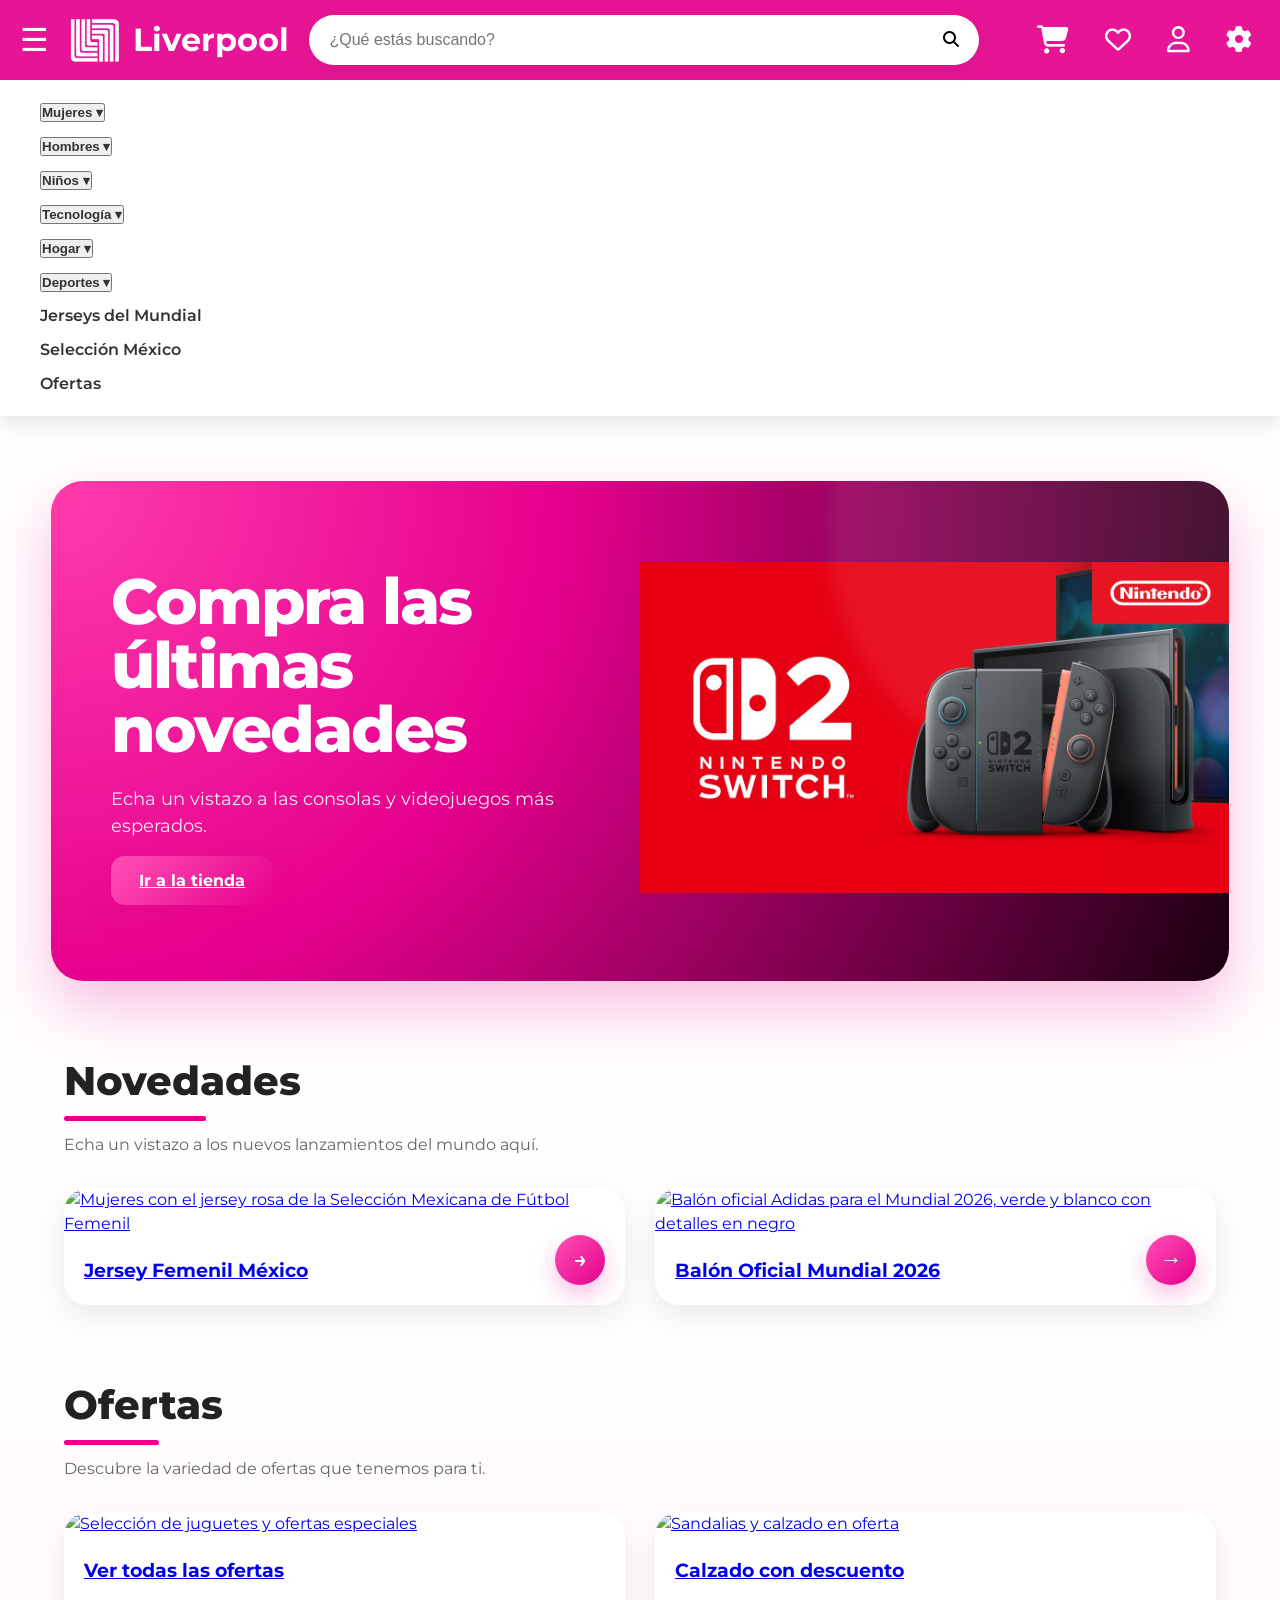
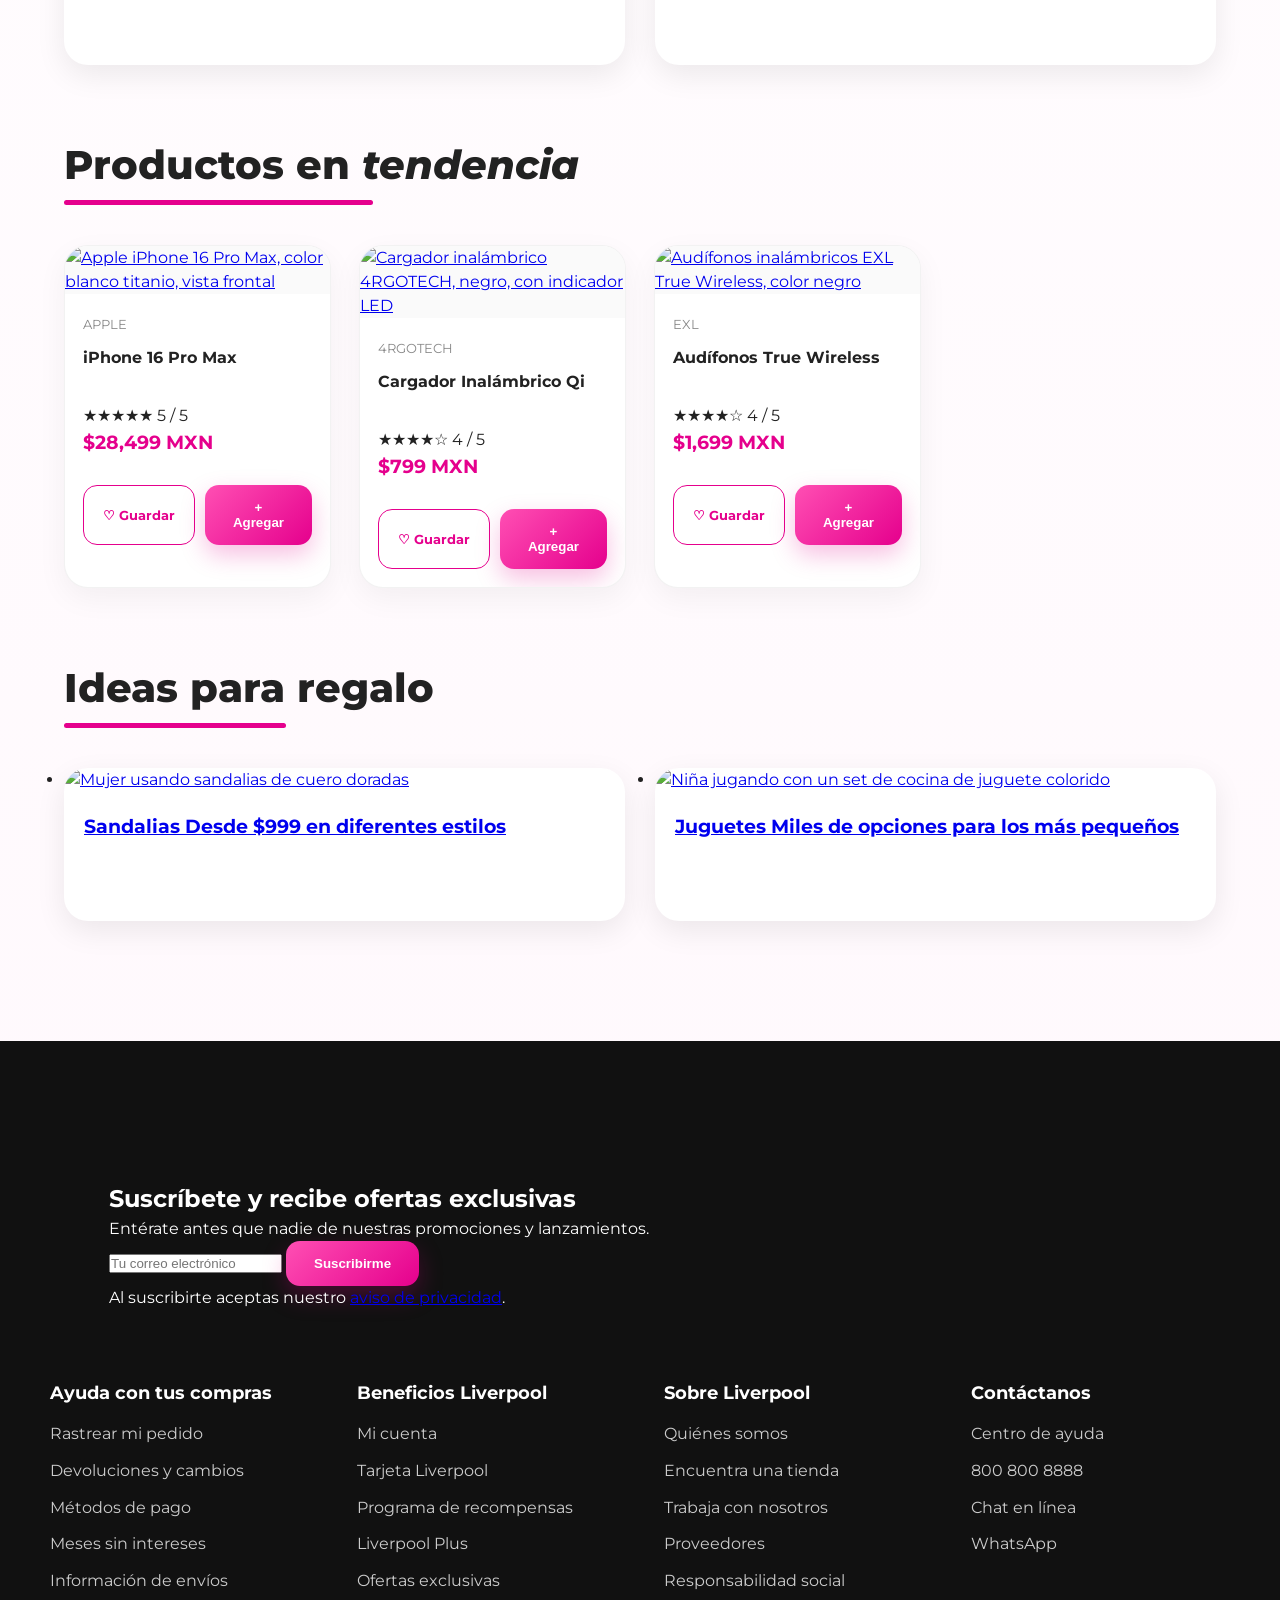
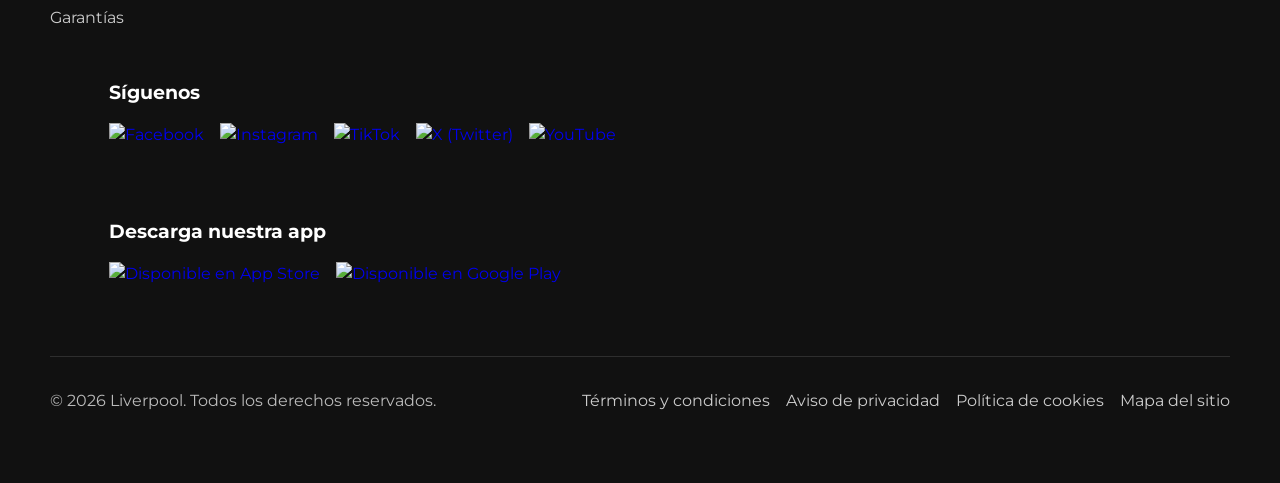
==== commit 1c1dd992: "menu" ====
--- a/Proyecto Interfaz/codigos/index.html
+++ b/Proyecto Interfaz/codigos/index.html
@@ -802,13 +802,13 @@
 
       </ul>
 
-      <button type="button"
+      <!-- <button type="button"
         class="primary-nav__close"
         aria-label="Cerrar menú de navegación"
         aria-controls="primary-nav"
         data-action="close-nav">
         ✕ Cerrar
-      </button>
+      </button> -->
     </nav>
 
   </header><!-- /site-header -->
@@ -1409,110 +1409,7 @@
 
   </footer><!-- /site-footer -->
 
-<script>
-
-const settingsBtn = document.querySelector('.settings-btn');
-
-const personalizationPanel =
-document.getElementById('personalization-panel');
-
-const closePersonalization =
-document.querySelector('[data-action="close-personalization"]');
-
-
-// ABRIR PANEL
-settingsBtn.addEventListener('click', () => {
-
-    personalizationPanel.hidden = false;
-
-});
-
-
-// CERRAR PANEL
-closePersonalization.addEventListener('click', () => {
-
-    personalizationPanel.hidden = true;
-
-});
-
-
-//parte donde si jalan los settings
-
-// ==========================
-// MODO OSCURO
-// ==========================
-
-const darkBtn = document.querySelector('[data-theme="dark"]');
-const lightBtn = document.querySelector('[data-theme="light"]');
-
-darkBtn.addEventListener('click', () => {
-
-    document.body.classList.add('dark-mode');
-
-});
-
-lightBtn.addEventListener('click', () => {
-
-    document.body.classList.remove('dark-mode');
-
-});
-
-
-// ==========================
-// TAMAÑO DE TEXTO
-// ==========================
-
-let currentSize = 100;
-
-const fontValue = document.getElementById('font-size-value');
-
-const increaseBtn =
-document.querySelector('[data-action="increase-font"]');
-
-const decreaseBtn =
-document.querySelector('[data-action="decrease-font"]');
-
-const resetBtn =
-document.querySelector('[data-action="reset-font"]');
-
-
-// AUMENTAR
-increaseBtn.addEventListener('click', () => {
-
-    currentSize = Math.min(currentSize + 10, 150)
-
-    document.body.style.fontSize = currentSize + '%';
-
-    fontValue.textContent = currentSize + '%';
-
-});
-
-
-// DISMINUIR
-decreaseBtn.addEventListener('click', () => {
-
-    currentSize = Math.max(currentSize - 10, 100);
-
-    document.body.style.fontSize = currentSize + '%';
-
-    fontValue.textContent = currentSize + '%';
-
-});
-
-
-// RESET
-resetBtn.addEventListener('click', () => {
-
-    currentSize = 100;
-
-    document.body.style.fontSize = '100%';
-
-    fontValue.textContent = '100%';
-
-});
-
-</script>
-
+  
  <script src="CodigoJavaa.js"></script> 
 
 </body>
--- a/Proyecto Interfaz/codigos/styles.css
+++ b/Proyecto Interfaz/codigos/styles.css
@@ -193,10 +193,12 @@
 
 .primary-nav__list{
     display:flex;
-    gap:30px;
+    flex-direction:column;
+    gap:10px;
     list-style:none;
-    align-items:center;
-    height:60px;
+    align-items:flex-start;
+    height:auto;
+    padding:20px 0;
 }
 
 .primary-nav__link{
@@ -508,7 +510,7 @@
     transition:.4s;
 }
 
-/* zoom que menciona su PDF */
+
 .product-card:hover .product-card__img{
     transform:scale(1.06);
 }
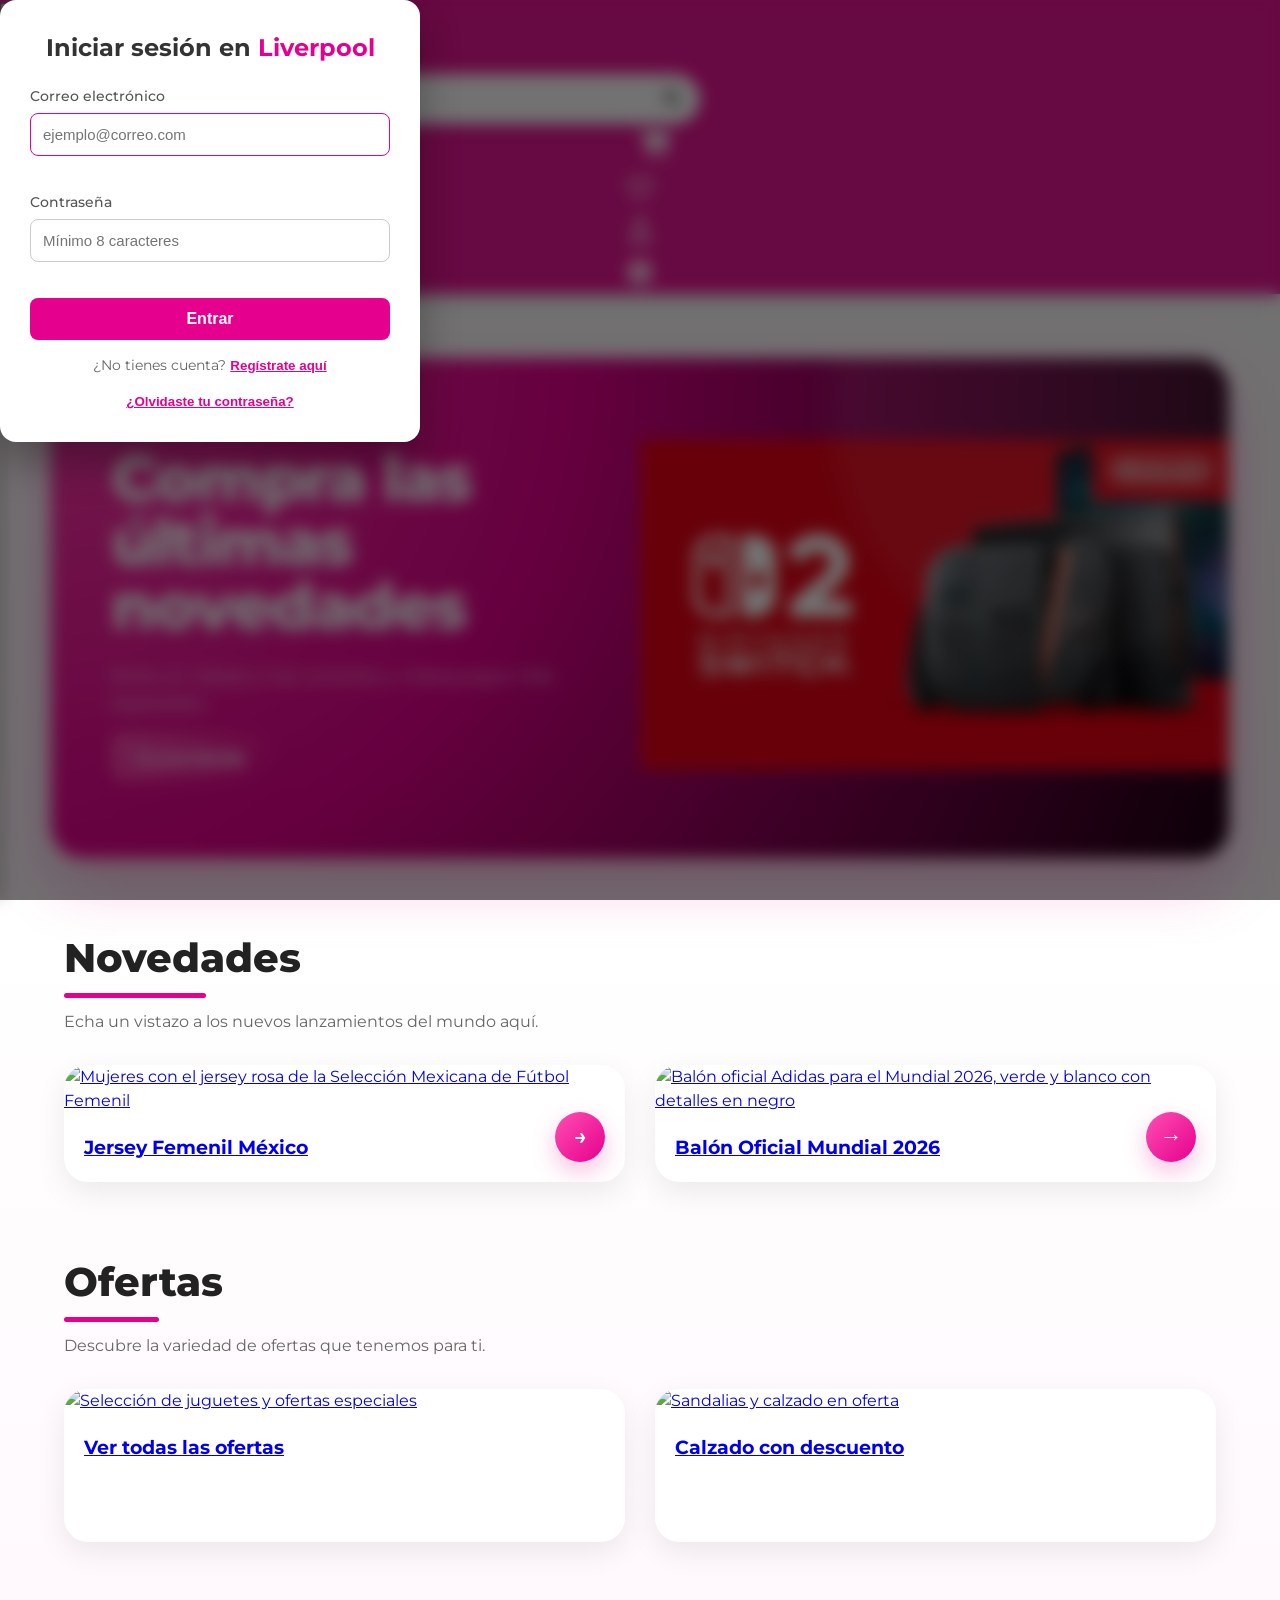
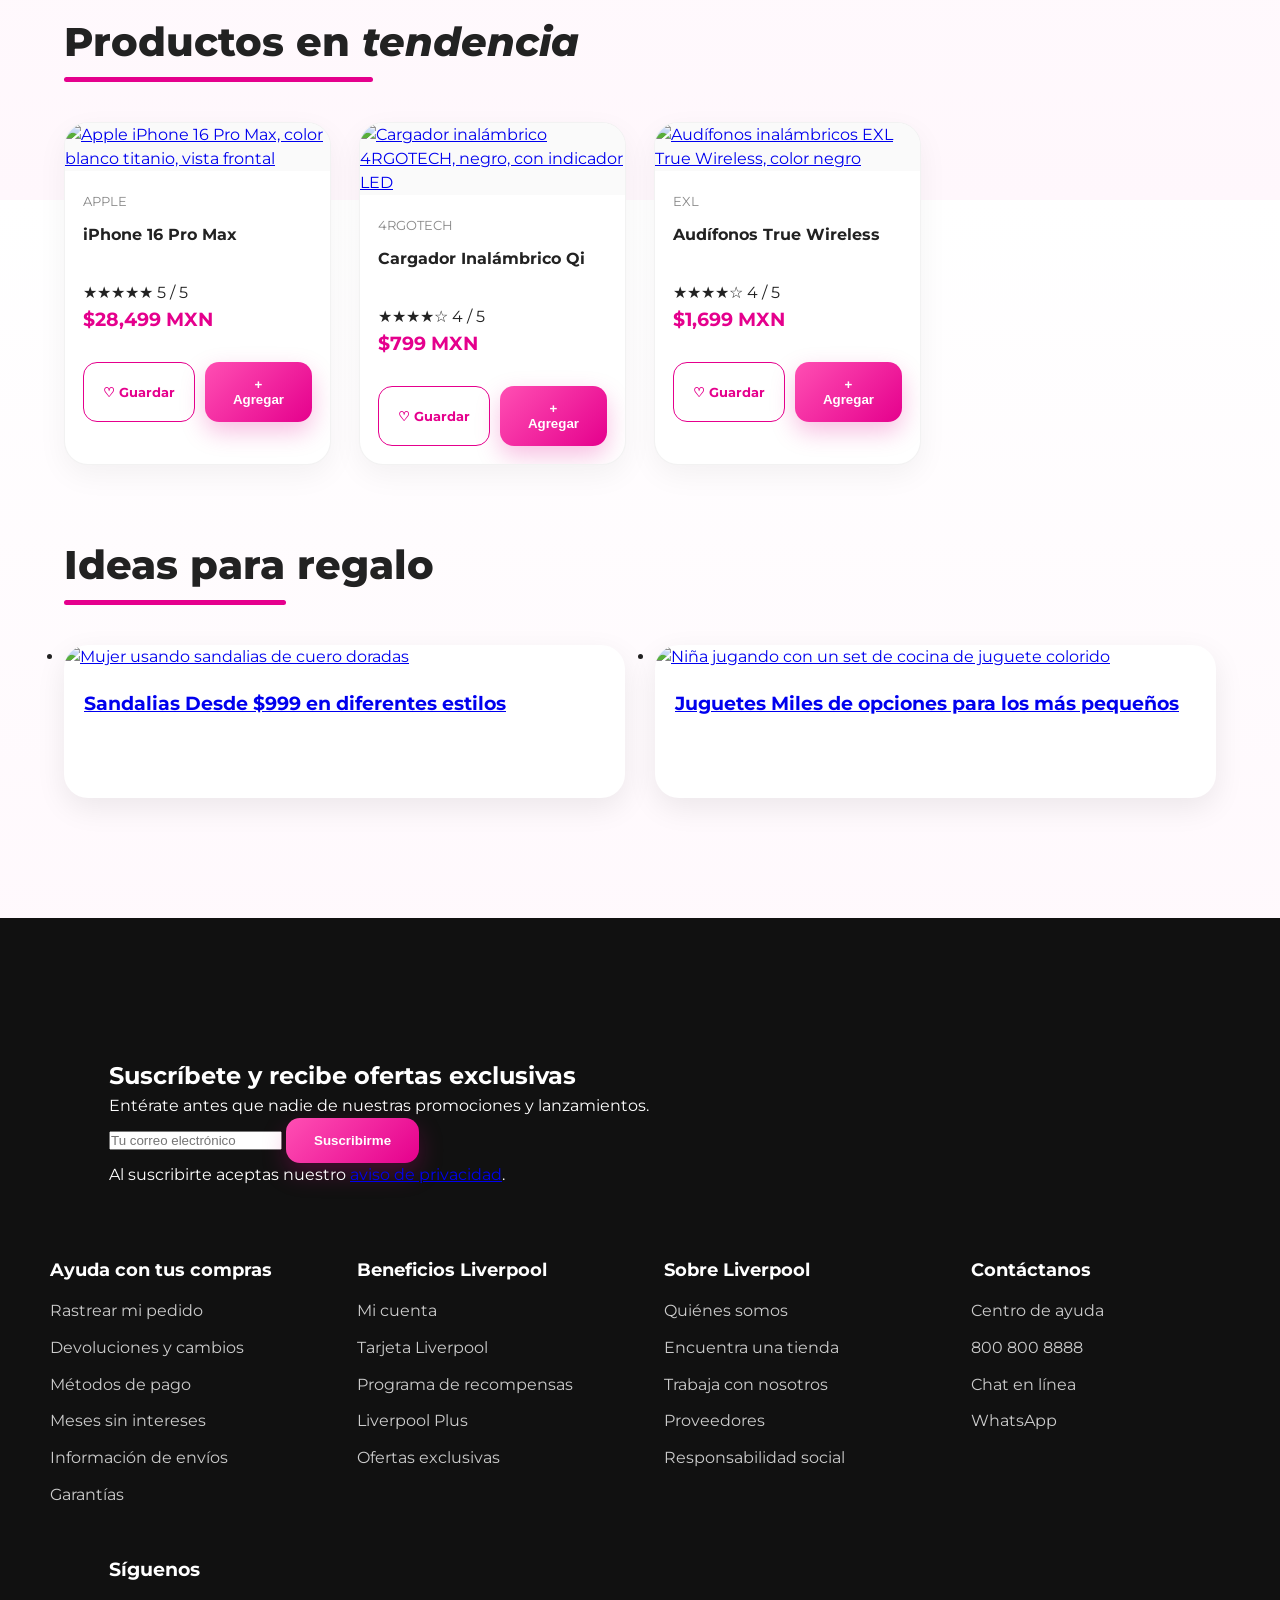
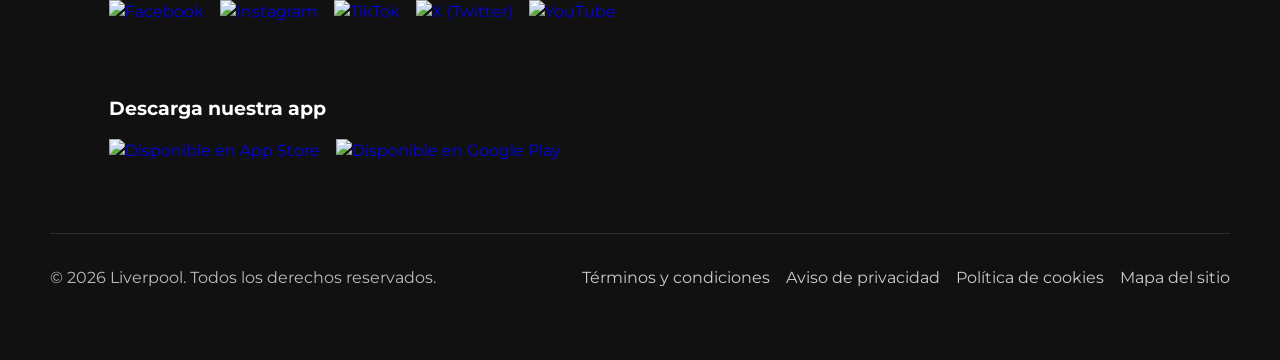
==== commit bad7dcd1: "Puse el login y ando viendo lo del menu" ====
--- a/Proyecto Interfaz/codigos/index.html
+++ b/Proyecto Interfaz/codigos/index.html
@@ -5,6 +5,43 @@
   <meta name="viewport" content="width=device-width, initial-scale=1.0" />
 
   <link rel="stylesheet" href="styles.css">
+  <style>
+    .global-auth-overlay {
+      position: fixed;
+      top: 0; left: 0;
+      width: 100%; height: 100%;
+      background: rgba(0, 0, 0, 0.5);
+      backdrop-filter: blur(8px);
+      -webkit-backdrop-filter: blur(8px);
+      display: none;
+      justify-content: center;
+      align-items: center;
+      z-index: 99999;
+    }
+    .global-auth-modal {
+      background: #ffffff;
+      border: none;
+      border-radius: 16px;
+      padding: 30px;
+      width: 100%;
+      max-width: 420px;
+      box-shadow: 0 20px 40px rgba(0,0,0,0.3);
+    }
+    .auth-screen { display: none; }
+    .auth-screen.active { display: block; }
+    .auth-title { font-size: 24px; font-weight: bold; color: #333; margin-bottom: 20px; text-align: center; }
+    .auth-title span { color: #e5008d; }
+    .auth-form-group { margin-bottom: 16px; display: flex; flex-direction: column; }
+    .auth-label { font-size: 14px; font-weight: 500; margin-bottom: 6px; color: #555; }
+    .auth-input { padding: 12px; border: 1px solid #ccc; border-radius: 8px; font-size: 15px; }
+    .auth-input:focus { border-color: #e5008d; outline: none; }
+    .auth-error { color: #d32f2f; font-size: 12px; margin-top: 4px; height: 16px; }
+    .auth-btn-primary { background: #e5008d; color: white; border: none; padding: 12px; border-radius: 8px; font-size: 16px; font-weight: 600; cursor: pointer; transition: 0.2s; width: 100%; }
+    .auth-btn-primary:hover { background: #c80079; }
+    .auth-switch-link { text-align: center; margin-top: 15px; font-size: 14px; color: #666; }
+    .auth-switch-link button { background: none; border: none; color: #e5008d; font-weight: 600; cursor: pointer; text-decoration: underline; padding: 0; }
+    body.auth-locked { overflow: hidden; height: 100vh; }
+  </style>
 
   <!-- FONT AWESOME -->
   <link rel="stylesheet"
@@ -31,6 +68,111 @@
 </head>
 
 <body class="page-index">
+
+  <div id="global-auth-overlay" class="global-auth-overlay">
+
+    <nav id="mobile-menu" class="mobile-sidebar" aria-label="Menú principal de categorías">
+    <div class="sidebar-header">
+      <h3>Categorías</h3>
+      <button id="btn-close-menu" class="close-menu-btn" aria-label="Cerrar menú">
+        <i class="fa-solid fa-xmark"></i>
+      </button>
+    </div>
+    
+    <ul class="sidebar-links">
+      <li><a href="Jugu.html"><i class="fa-solid fa-gamepad"></i> Juguetes</a></li>
+      <li><a href="Camisetas.html"><i class="fa-solid fa-shirt"></i> Jerseys</a></li>
+      <li><a href="#moda"><i class="fa-solid fa-glasses"></i> Moda</a></li>
+      <li><a href="#tecnologia"><i class="fa-solid fa-laptop"></i> Tecnología</a></li>
+      <li><a href="#hogar"><i class="fa-solid fa-couch"></i> Hogar</a></li>
+    </ul>
+  </nav>
+
+  <div id="menu-overlay" class="menu-overlay"></div>
+
+    <dialog id="global-auth-modal" class="global-auth-modal" aria-labelledby="auth-modal-title" aria-modal="true">
+      
+      <div id="auth-screen-1" class="auth-screen active">
+        <h2 class="auth-title">Iniciar sesión en <span>Liverpool</span></h2>
+        <form novalidate>
+          <div class="auth-form-group">
+            <label class="auth-label" for="login-email">Correo electrónico</label>
+            <input type="email" id="login-email" class="auth-input" placeholder="ejemplo@correo.com">
+            <span id="login-email-error" class="auth-error" aria-live="polite"></span>
+          </div>
+          <div class="auth-form-group">
+            <label class="auth-label" for="login-password">Contraseña</label>
+            <input type="password" id="login-password" class="auth-input" placeholder="Mínimo 8 caracteres">
+            <span id="login-pass-error" class="auth-error" aria-live="polite"></span>
+          </div>
+          <button type="submit" id="btn-submit-login" class="auth-btn-primary">Entrar</button>
+        </form>
+        <p class="auth-switch-link">¿No tienes cuenta? <button type="button" id="go-to-register">Regístrate aquí</button></p>
+        <p class="auth-switch-link"><button type="button" id="go-to-recover">¿Olvidaste tu contraseña?</button></p>
+      </div>
+
+      <div id="auth-screen-2" class="auth-screen">
+        <h2 class="auth-title">Crear Cuenta</h2>
+        <form novalidate>
+          <div class="auth-form-group">
+            <label class="auth-label" for="reg-name">Nombre(s)</label>
+            <input type="text" id="reg-name" class="auth-input" placeholder="Tu nombre">
+            <span id="reg-name-error" class="auth-error" aria-live="polite"></span>
+          </div>
+
+          <div class="auth-form-group">
+            <label class="auth-label" for="reg-lastname">Apellido(s)</label>
+            <input type="text" id="reg-lastname" class="auth-input" placeholder="Tus apellidos">
+            <span id="reg-lastname-error" class="auth-error" aria-live="polite"></span>
+          </div>
+
+          <div class="auth-form-group">
+            <label class="auth-label" for="reg-birthdate">Fecha de nacimiento</label>
+            <input type="date" id="reg-birthdate" class="auth-input">
+            <span id="reg-birth-error" class="auth-error" aria-live="polite"></span>
+          </div>
+
+          <div class="auth-form-group">
+            <label class="auth-label" for="reg-gender">Sexo</label>
+            <select id="reg-gender" class="auth-input">
+              <option value="">Selecciona una opción</option>
+              <option value="F">Femenino</option>
+              <option value="M">Masculino</option>
+              <option value="O">Otro / Prefiero no decirlo</option>
+            </select>
+            <span id="reg-gender-error" class="auth-error" aria-live="polite"></span>
+          </div>
+
+          <div class="auth-form-group">
+            <label class="auth-label" for="reg-email">Correo electrónico</label>
+            <input type="email" id="reg-email" class="auth-input">
+            <span id="reg-email-error" class="auth-error" aria-live="polite"></span>
+          </div>
+          <div class="auth-form-group">
+            <label class="auth-label" for="reg-password">Contraseña</label>
+            <input type="password" id="reg-password" class="auth-input" placeholder="Mínimo 8 caracteres">
+            <span id="reg-password-error" class="auth-error" aria-live="polite"></span>
+          </div>
+          <button type="submit" id="btn-submit-register" class="auth-btn-primary">Registrarme</button>
+        </form>
+        <p class="auth-switch-link">¿Ya tienes cuenta? <button type="button" id="back-to-login-1">Inicia sesión</button></p>
+      </div>
+
+      <div id="auth-screen-3" class="auth-screen">
+        <h2 class="auth-title">Recuperar Contraseña</h2>
+        <form novalidate>
+          <div class="auth-form-group">
+            <label class="auth-label" for="recover-email">Correo electrónico</label>
+            <input type="email" id="recover-email" class="auth-input">
+            <span id="recover-email-error" class="auth-error" aria-live="polite"></span>
+          </div>
+          <button type="submit" id="btn-submit-recover" class="auth-btn-primary">Enviar enlace</button>
+        </form>
+        <p class="auth-switch-link"><button type="button" id="back-to-login-2">Volver al inicio de sesión</button></p>
+      </div>
+
+    </dialog>
+  </div>
 
   <!-- SKIP LINK — WCAG 2.4.1 -->
   <a class="skip-link" href="#main-content">Saltar al contenido principal</a>
@@ -426,7 +568,7 @@
        ══════════════════════════════════════════════════════════════ -->
   <dialog id="login-dialog" class="login-dialog"
     role="dialog" aria-modal="true"
-    aria-labelledby="login-dialog-title">
+    aria-labelledby="login-dialog-title" hidden>
     <div class="login-dialog__inner">
 
       <button type="button"
@@ -570,7 +712,7 @@
                 <span aria-hidden="true">⚙️</span>
                 <span class="sr-only">Personalización</span>
               </button>
-            </li> 
+            </li>
 
             -- FEATURE 1 · Iniciar sesión --
             <li>
@@ -611,18 +753,10 @@
     <!-- Fila principal: menu de hamburguesa + logo + buscador -->
 
     <!-- MENÚ -->
-    <div class="header-main">
-
-        <!-- MENÚ -->
-        <button type="button" class="mobile-menu-toggle"
-          aria-label="Abrir menú de navegación"
-          aria-expanded="false"
-          aria-controls="primary-nav"
-          data-action="toggle-menu">
-
-          <span class="hamburger-icon" aria-hidden="true">☰</span>
-
-        </button>
+    <div class="header-container">
+      <button id="btn-hamburger" class="header__hamburger" aria-label="Abrir menú de navegación" aria-expanded="false">
+        <i class="fa-solid fa-bars" aria-hidden="true"></i>
+      </button>
 
       <!-- LOGO -->
     
@@ -675,17 +809,15 @@
       </a>
 
       <!-- CONFIGURACIÓN -->
-      <button
-        class="header-icon settings-btn"
+      <a href="#"
+        class="header-icon"
         aria-label="Abrir configuración">
-
         <i class="fa-solid fa-gear"></i>
-
-      </button>
+      </a>
     </div>
 
     <!-- NAVEGACIÓN PRINCIPAL -->
-    <nav id="primary-nav" class="primary-nav" aria-label="Menú principal">
+    <nav id="primary-nav" class="primary-nav" aria-label="Menú principal" hidden>
       <ul class="primary-nav__list" role="list">
 
         <li class="primary-nav__item primary-nav__item--has-submenu">
@@ -802,13 +934,13 @@
 
       </ul>
 
-      <!-- <button type="button"
+      <button type="button"
         class="primary-nav__close"
         aria-label="Cerrar menú de navegación"
         aria-controls="primary-nav"
         data-action="close-nav">
         ✕ Cerrar
-      </button> -->
+      </button>
     </nav>
 
   </header><!-- /site-header -->
@@ -1408,9 +1540,8 @@
     </div>
 
   </footer><!-- /site-footer -->
-
-  
- <script src="CodigoJavaa.js"></script> 
+  <script src="CodigoJavaa.js"></script>
+  <script src="main.js"></script>
 
 </body>
 </html>
--- a/Proyecto Interfaz/codigos/styles.css
+++ b/Proyecto Interfaz/codigos/styles.css
@@ -193,12 +193,10 @@
 
 .primary-nav__list{
     display:flex;
-    flex-direction:column;
-    gap:10px;
+    gap:30px;
     list-style:none;
-    align-items:flex-start;
-    height:auto;
-    padding:20px 0;
+    align-items:center;
+    height:60px;
 }
 
 .primary-nav__link{
@@ -362,6 +360,95 @@
     justify-content:center;
     align-items:center;
     text-align:center;
+}
+
+/* ==========================================
+   MENÚ HAMBURGUESA Y SIDEBAR LATERAL
+   ========================================== */
+
+/* Contenedor del Menú Lateral */
+.mobile-sidebar {
+  position: fixed;
+  top: 0;
+  left: 0;
+  width: 280px;
+  height: 100vh;
+  background-color: #ffffff;
+  box-shadow: 5px 0 15px rgba(0, 0, 0, 0.15);
+  z-index: 100000; /* Asegura estar por encima del contenido */
+  transform: translateX(-100%); /* Escondido a la izquierda */
+  transition: transform 0.3s ease-in-out;
+  display: flex;
+  flex-direction: column;
+}
+
+/* Clase de activación por JS */
+.mobile-sidebar.open {
+  transform: translateX(0);
+}
+
+/* Encabezado del Menú Lateral */
+.sidebar-header {
+  padding: 20px;
+  background-color: #e5008d; /* Rosa Liverpool */
+  color: white;
+  display: flex;
+  justify-content: space-between;
+  align-items: center;
+}
+.sidebar-header h3 {
+  font-family: 'Montserrat', sans-serif;
+  font-size: 20px;
+  font-weight: 600;
+  margin: 0;
+}
+.close-menu-btn {
+  background: none;
+  border: none;
+  color: white;
+  font-size: 22px;
+  cursor: pointer;
+}
+
+/* Lista de Categorías */
+.sidebar-links {
+  list-style: none;
+  padding: 20px 0;
+  margin: 0;
+}
+.sidebar-links li a {
+  display: flex;
+  align-items: center;
+  gap: 15px;
+  padding: 15px 25px;
+  color: #333333;
+  text-decoration: none;
+  font-family: 'Montserrat', sans-serif;
+  font-size: 16px;
+  font-weight: 500;
+  transition: background 0.2s, color 0.2s;
+}
+.sidebar-links li a i {
+  color: #e5008d;
+  width: 20px;
+  text-align: center;
+}
+.sidebar-links li a:hover {
+  background-color: #fff0f8;
+  color: #e5008d;
+}
+
+/* Overlay oscuro de fondo */
+.menu-overlay {
+  position: fixed;
+  top: 0; left: 0;
+  width: 100vw; height: 100vh;
+  background-color: rgba(0, 0, 0, 0.4);
+  z-index: 99999;
+  display: none;
+}
+.menu-overlay.active {
+  display: block;
 }
 
 /* =========================
@@ -510,7 +597,7 @@
     transition:.4s;
 }
 
-
+/* zoom que menciona su PDF */
 .product-card:hover .product-card__img{
     transform:scale(1.06);
 }
@@ -1208,208 +1295,3 @@
 .related-products__title{
     margin-bottom:30px;
 }
-
-/* =========================
-   SETTINGS
-========================= */
-
-.settings-popup{
-    position: fixed;
-    top: 50%;
-    left: 50%;
-    transform: translate(-50%, -50%) scale(0.8);
-
-    background: #e5008d;
-    padding: 25px;
-    border-radius: 15px;
-
-    width: 320px;
-
-    opacity: 0;
-    pointer-events: none;
-
-    transition: 0.3s;
-    z-index: 9999;
-}
-
-.settings-popup.active{
-    opacity: 1;
-    pointer-events: auto;
-    transform: translate(-50%, -50%) scale(1);
-}
-
-.settings-overlay{
-    position: fixed;
-    inset: 0;
-    background: rgba(0,0,0,0.5);
-
-    opacity: 0;
-    pointer-events: none;
-
-    transition: 0.3s;
-    z-index: 9998;
-}
-
-.settings-overlay.active{
-    opacity: 1;
-    pointer-events: auto;
-}
-
-/* =========================
-   MODO OSCURO
-========================= */
-
-.dark-mode{
-    background:#121212;
-    color:white;
-}
-
-.dark-mode header,
-.dark-mode footer,
-.dark-mode .product-card,
-.dark-mode .settings-popup{
-    background:#1e1e1e;
-    color:white;
-}
-
-.dark-mode input{
-    background:#2a2a2a;
-    color:white;
-    border:1px solid #555;
-}
-
-
-/* =========================
-   LETRAS GRANDES
-========================= */
-
-
-/* BOTÓN SETTINGS */
-
-.settings-btn{
-    background: transparent;
-    border: none;
-    outline: none;
-    cursor: pointer;
-
-    display: flex;
-    align-items: center;
-    justify-content: center;
-}
-
-/* PANEL SETTINGS */
-
-.personalization-panel{
-    position: fixed;
-
-    top: 50%;
-    left: 50%;
-
-    transform: translate(-50%, -50%);
-
-    background: white;
-
-    padding: 25px;
-
-    border-radius: 20px;
-
-    width: 350px;
-
-    z-index: 9999;
-
-    box-shadow: 0 0 30px rgba(0,0,0,0.3);
-}
-
-/* =========================
-   FIX MODO OSCURO
-========================= */
-
-/* Texto visible */
-.dark-mode p,
-.dark-mode h1,
-.dark-mode h2,
-.dark-mode h3,
-.dark-mode h4,
-.dark-mode h5,
-.dark-mode h6,
-.dark-mode span,
-.dark-mode li,
-.dark-mode label,
-.dark-mode output {
-    color: #ffffff;
-}
-
-/* Cajas blancas */
-.dark-mode .product-card,
-.dark-mode .auth-modal,
-.dark-mode .personalization-panel,
-.dark-mode .settings-popup,
-.dark-mode .novedad-card,
-.dark-mode .offer-promo-card,
-.dark-mode .gifting-card {
-    background: #1e1e1e;
-    color: #ffffff;
-}
-
-/* Inputs */
-.dark-mode input,
-.dark-mode select,
-.dark-mode textarea {
-    background: #2a2a2a;
-    color: #ffffff;
-    border: 1px solid #555;
-}
-
-/* Botones secundarios */
-.dark-mode .btn--secondary {
-    background: transparent;
-    color: #ffffff;
-    border: 1px solid #666;
-}
-
-/* =========================
-   CATEGORIAS
-========================= */
-
-.categorias{
-    padding:20px;
-}
-
-.categorias h2{
-    color:#222;
-    margin-bottom:20px;
-}
-
-/* TARJETAS */
-
-.categoria{
-    background:#f5f5f5;
-
-    display:flex;
-    align-items:center;
-    gap:15px;
-
-    padding:15px;
-
-    margin-bottom:12px;
-
-    border-radius:12px;
-
-    text-decoration:none;
-    color:#222;
-
-    transition:0.2s;
-}
-
-.categoria:hover{
-    background:#ececec;
-    transform:scale(1.02);
-}
-
-.categoria i{
-    color:#e10098;
-    font-size:22px;
-
-    width:30px;
-    text-align:center;
-}
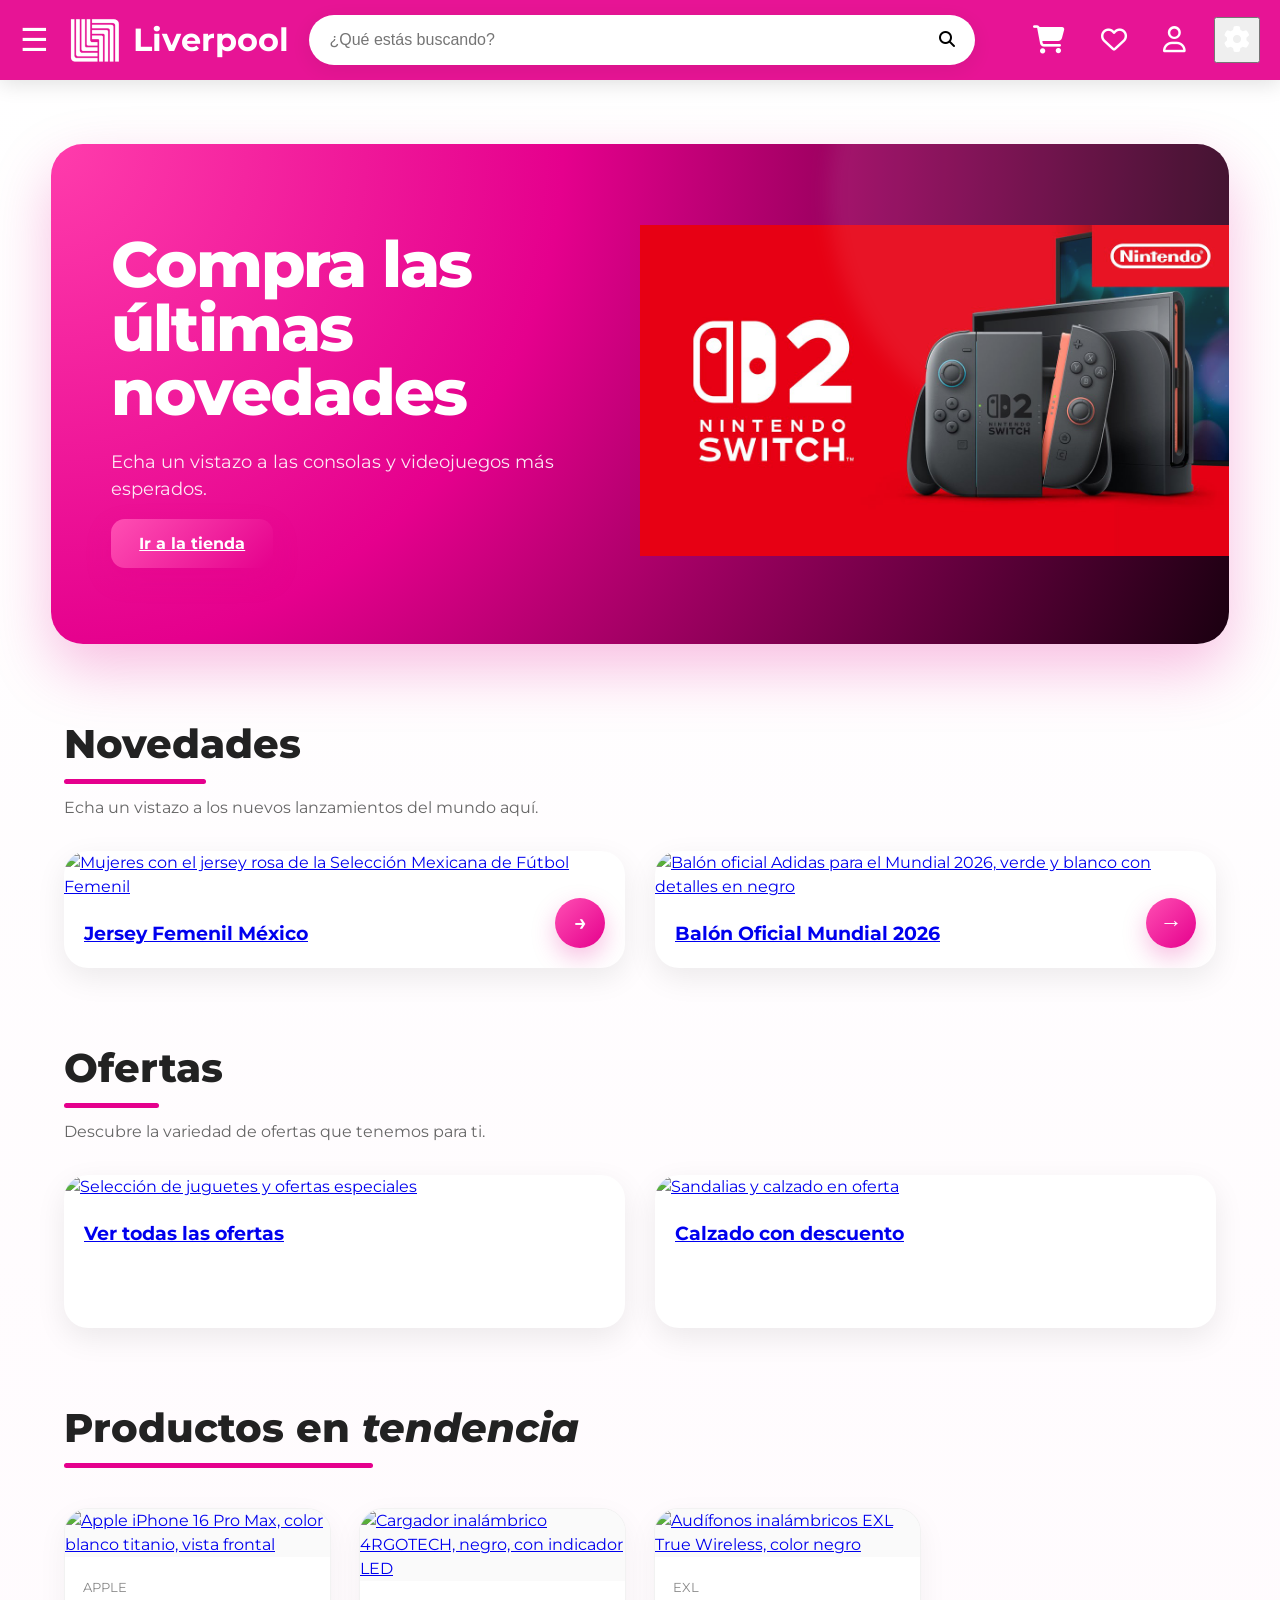
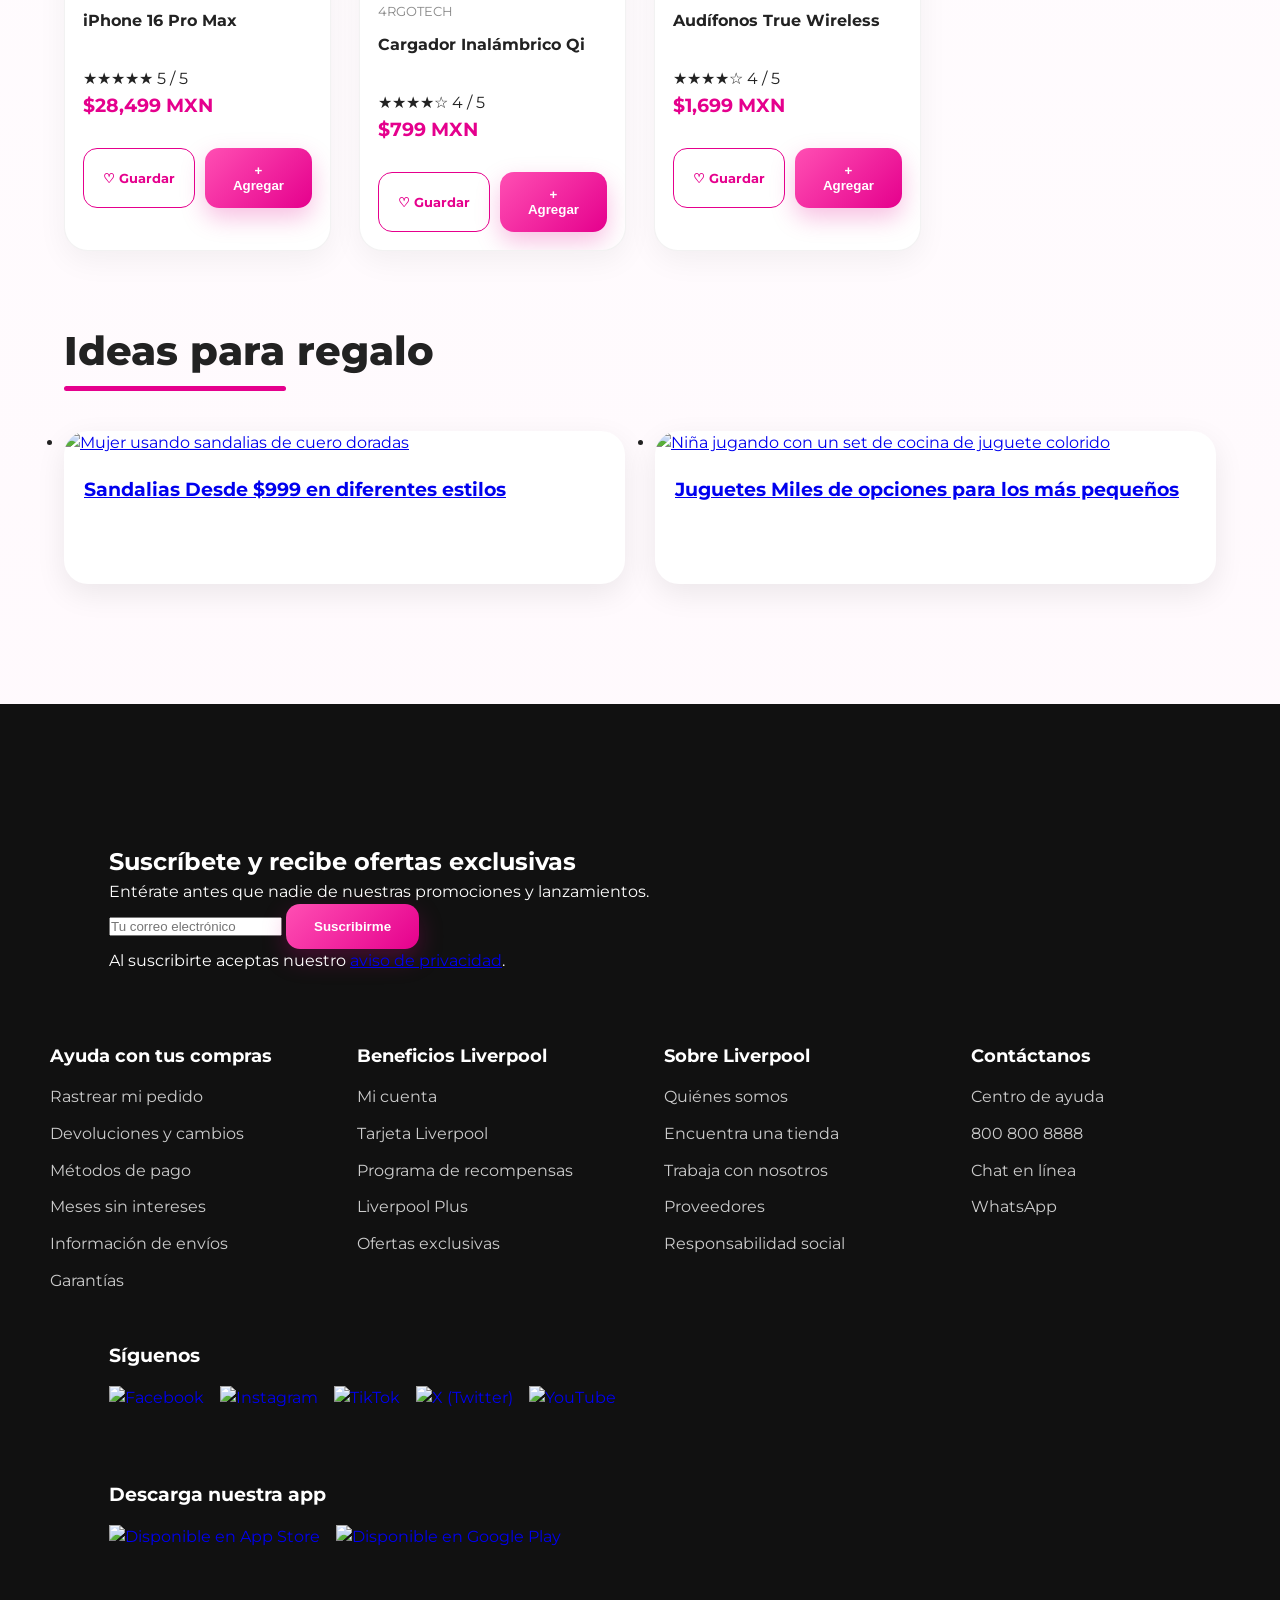
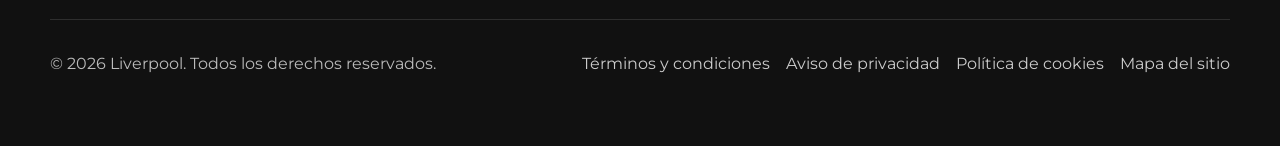
==== commit 9ed749b2: "menu 1" ====
--- a/Proyecto Interfaz/codigos/index.html
+++ b/Proyecto Interfaz/codigos/index.html
@@ -5,43 +5,6 @@
   <meta name="viewport" content="width=device-width, initial-scale=1.0" />
 
   <link rel="stylesheet" href="styles.css">
-  <style>
-    .global-auth-overlay {
-      position: fixed;
-      top: 0; left: 0;
-      width: 100%; height: 100%;
-      background: rgba(0, 0, 0, 0.5);
-      backdrop-filter: blur(8px);
-      -webkit-backdrop-filter: blur(8px);
-      display: none;
-      justify-content: center;
-      align-items: center;
-      z-index: 99999;
-    }
-    .global-auth-modal {
-      background: #ffffff;
-      border: none;
-      border-radius: 16px;
-      padding: 30px;
-      width: 100%;
-      max-width: 420px;
-      box-shadow: 0 20px 40px rgba(0,0,0,0.3);
-    }
-    .auth-screen { display: none; }
-    .auth-screen.active { display: block; }
-    .auth-title { font-size: 24px; font-weight: bold; color: #333; margin-bottom: 20px; text-align: center; }
-    .auth-title span { color: #e5008d; }
-    .auth-form-group { margin-bottom: 16px; display: flex; flex-direction: column; }
-    .auth-label { font-size: 14px; font-weight: 500; margin-bottom: 6px; color: #555; }
-    .auth-input { padding: 12px; border: 1px solid #ccc; border-radius: 8px; font-size: 15px; }
-    .auth-input:focus { border-color: #e5008d; outline: none; }
-    .auth-error { color: #d32f2f; font-size: 12px; margin-top: 4px; height: 16px; }
-    .auth-btn-primary { background: #e5008d; color: white; border: none; padding: 12px; border-radius: 8px; font-size: 16px; font-weight: 600; cursor: pointer; transition: 0.2s; width: 100%; }
-    .auth-btn-primary:hover { background: #c80079; }
-    .auth-switch-link { text-align: center; margin-top: 15px; font-size: 14px; color: #666; }
-    .auth-switch-link button { background: none; border: none; color: #e5008d; font-weight: 600; cursor: pointer; text-decoration: underline; padding: 0; }
-    body.auth-locked { overflow: hidden; height: 100vh; }
-  </style>
 
   <!-- FONT AWESOME -->
   <link rel="stylesheet"
@@ -68,111 +31,6 @@
 </head>
 
 <body class="page-index">
-
-  <div id="global-auth-overlay" class="global-auth-overlay">
-
-    <nav id="mobile-menu" class="mobile-sidebar" aria-label="Menú principal de categorías">
-    <div class="sidebar-header">
-      <h3>Categorías</h3>
-      <button id="btn-close-menu" class="close-menu-btn" aria-label="Cerrar menú">
-        <i class="fa-solid fa-xmark"></i>
-      </button>
-    </div>
-    
-    <ul class="sidebar-links">
-      <li><a href="Jugu.html"><i class="fa-solid fa-gamepad"></i> Juguetes</a></li>
-      <li><a href="Camisetas.html"><i class="fa-solid fa-shirt"></i> Jerseys</a></li>
-      <li><a href="#moda"><i class="fa-solid fa-glasses"></i> Moda</a></li>
-      <li><a href="#tecnologia"><i class="fa-solid fa-laptop"></i> Tecnología</a></li>
-      <li><a href="#hogar"><i class="fa-solid fa-couch"></i> Hogar</a></li>
-    </ul>
-  </nav>
-
-  <div id="menu-overlay" class="menu-overlay"></div>
-
-    <dialog id="global-auth-modal" class="global-auth-modal" aria-labelledby="auth-modal-title" aria-modal="true">
-      
-      <div id="auth-screen-1" class="auth-screen active">
-        <h2 class="auth-title">Iniciar sesión en <span>Liverpool</span></h2>
-        <form novalidate>
-          <div class="auth-form-group">
-            <label class="auth-label" for="login-email">Correo electrónico</label>
-            <input type="email" id="login-email" class="auth-input" placeholder="ejemplo@correo.com">
-            <span id="login-email-error" class="auth-error" aria-live="polite"></span>
-          </div>
-          <div class="auth-form-group">
-            <label class="auth-label" for="login-password">Contraseña</label>
-            <input type="password" id="login-password" class="auth-input" placeholder="Mínimo 8 caracteres">
-            <span id="login-pass-error" class="auth-error" aria-live="polite"></span>
-          </div>
-          <button type="submit" id="btn-submit-login" class="auth-btn-primary">Entrar</button>
-        </form>
-        <p class="auth-switch-link">¿No tienes cuenta? <button type="button" id="go-to-register">Regístrate aquí</button></p>
-        <p class="auth-switch-link"><button type="button" id="go-to-recover">¿Olvidaste tu contraseña?</button></p>
-      </div>
-
-      <div id="auth-screen-2" class="auth-screen">
-        <h2 class="auth-title">Crear Cuenta</h2>
-        <form novalidate>
-          <div class="auth-form-group">
-            <label class="auth-label" for="reg-name">Nombre(s)</label>
-            <input type="text" id="reg-name" class="auth-input" placeholder="Tu nombre">
-            <span id="reg-name-error" class="auth-error" aria-live="polite"></span>
-          </div>
-
-          <div class="auth-form-group">
-            <label class="auth-label" for="reg-lastname">Apellido(s)</label>
-            <input type="text" id="reg-lastname" class="auth-input" placeholder="Tus apellidos">
-            <span id="reg-lastname-error" class="auth-error" aria-live="polite"></span>
-          </div>
-
-          <div class="auth-form-group">
-            <label class="auth-label" for="reg-birthdate">Fecha de nacimiento</label>
-            <input type="date" id="reg-birthdate" class="auth-input">
-            <span id="reg-birth-error" class="auth-error" aria-live="polite"></span>
-          </div>
-
-          <div class="auth-form-group">
-            <label class="auth-label" for="reg-gender">Sexo</label>
-            <select id="reg-gender" class="auth-input">
-              <option value="">Selecciona una opción</option>
-              <option value="F">Femenino</option>
-              <option value="M">Masculino</option>
-              <option value="O">Otro / Prefiero no decirlo</option>
-            </select>
-            <span id="reg-gender-error" class="auth-error" aria-live="polite"></span>
-          </div>
-
-          <div class="auth-form-group">
-            <label class="auth-label" for="reg-email">Correo electrónico</label>
-            <input type="email" id="reg-email" class="auth-input">
-            <span id="reg-email-error" class="auth-error" aria-live="polite"></span>
-          </div>
-          <div class="auth-form-group">
-            <label class="auth-label" for="reg-password">Contraseña</label>
-            <input type="password" id="reg-password" class="auth-input" placeholder="Mínimo 8 caracteres">
-            <span id="reg-password-error" class="auth-error" aria-live="polite"></span>
-          </div>
-          <button type="submit" id="btn-submit-register" class="auth-btn-primary">Registrarme</button>
-        </form>
-        <p class="auth-switch-link">¿Ya tienes cuenta? <button type="button" id="back-to-login-1">Inicia sesión</button></p>
-      </div>
-
-      <div id="auth-screen-3" class="auth-screen">
-        <h2 class="auth-title">Recuperar Contraseña</h2>
-        <form novalidate>
-          <div class="auth-form-group">
-            <label class="auth-label" for="recover-email">Correo electrónico</label>
-            <input type="email" id="recover-email" class="auth-input">
-            <span id="recover-email-error" class="auth-error" aria-live="polite"></span>
-          </div>
-          <button type="submit" id="btn-submit-recover" class="auth-btn-primary">Enviar enlace</button>
-        </form>
-        <p class="auth-switch-link"><button type="button" id="back-to-login-2">Volver al inicio de sesión</button></p>
-      </div>
-
-    </dialog>
-  </div>
 
   <!-- SKIP LINK — WCAG 2.4.1 -->
   <a class="skip-link" href="#main-content">Saltar al contenido principal</a>
@@ -568,7 +426,7 @@
        ══════════════════════════════════════════════════════════════ -->
   <dialog id="login-dialog" class="login-dialog"
     role="dialog" aria-modal="true"
-    aria-labelledby="login-dialog-title" hidden>
+    aria-labelledby="login-dialog-title">
     <div class="login-dialog__inner">
 
       <button type="button"
@@ -712,7 +570,7 @@
                 <span aria-hidden="true">⚙️</span>
                 <span class="sr-only">Personalización</span>
               </button>
-            </li>
+            </li> 
 
             -- FEATURE 1 · Iniciar sesión --
             <li>
@@ -753,10 +611,18 @@
     <!-- Fila principal: menu de hamburguesa + logo + buscador -->
 
     <!-- MENÚ -->
-    <div class="header-container">
-      <button id="btn-hamburger" class="header__hamburger" aria-label="Abrir menú de navegación" aria-expanded="false">
-        <i class="fa-solid fa-bars" aria-hidden="true"></i>
-      </button>
+    <div class="header-main">
+
+        <!-- MENÚ -->
+        <button type="button" class="mobile-menu-toggle"
+          aria-label="Abrir menú de navegación"
+          aria-expanded="false"
+          aria-controls="primary-nav"
+          data-action="toggle-menu">
+
+          <span class="hamburger-icon" aria-hidden="true">☰</span>
+
+        </button>
 
       <!-- LOGO -->
     
@@ -809,11 +675,13 @@
       </a>
 
       <!-- CONFIGURACIÓN -->
-      <a href="#"
-        class="header-icon"
+      <button
+        class="header-icon settings-btn"
         aria-label="Abrir configuración">
+
         <i class="fa-solid fa-gear"></i>
-      </a>
+
+      </button>
     </div>
 
     <!-- NAVEGACIÓN PRINCIPAL -->
@@ -934,13 +802,13 @@
 
       </ul>
 
-      <button type="button"
+      <!-- <button type="button"
         class="primary-nav__close"
         aria-label="Cerrar menú de navegación"
         aria-controls="primary-nav"
         data-action="close-nav">
         ✕ Cerrar
-      </button>
+      </button> -->
     </nav>
 
   </header><!-- /site-header -->
@@ -1540,8 +1408,9 @@
     </div>
 
   </footer><!-- /site-footer -->
-  <script src="CodigoJavaa.js"></script>
-  <script src="main.js"></script>
+
+  
+ <script src="CodigoJavaa.js"></script> 
 
 </body>
 </html>
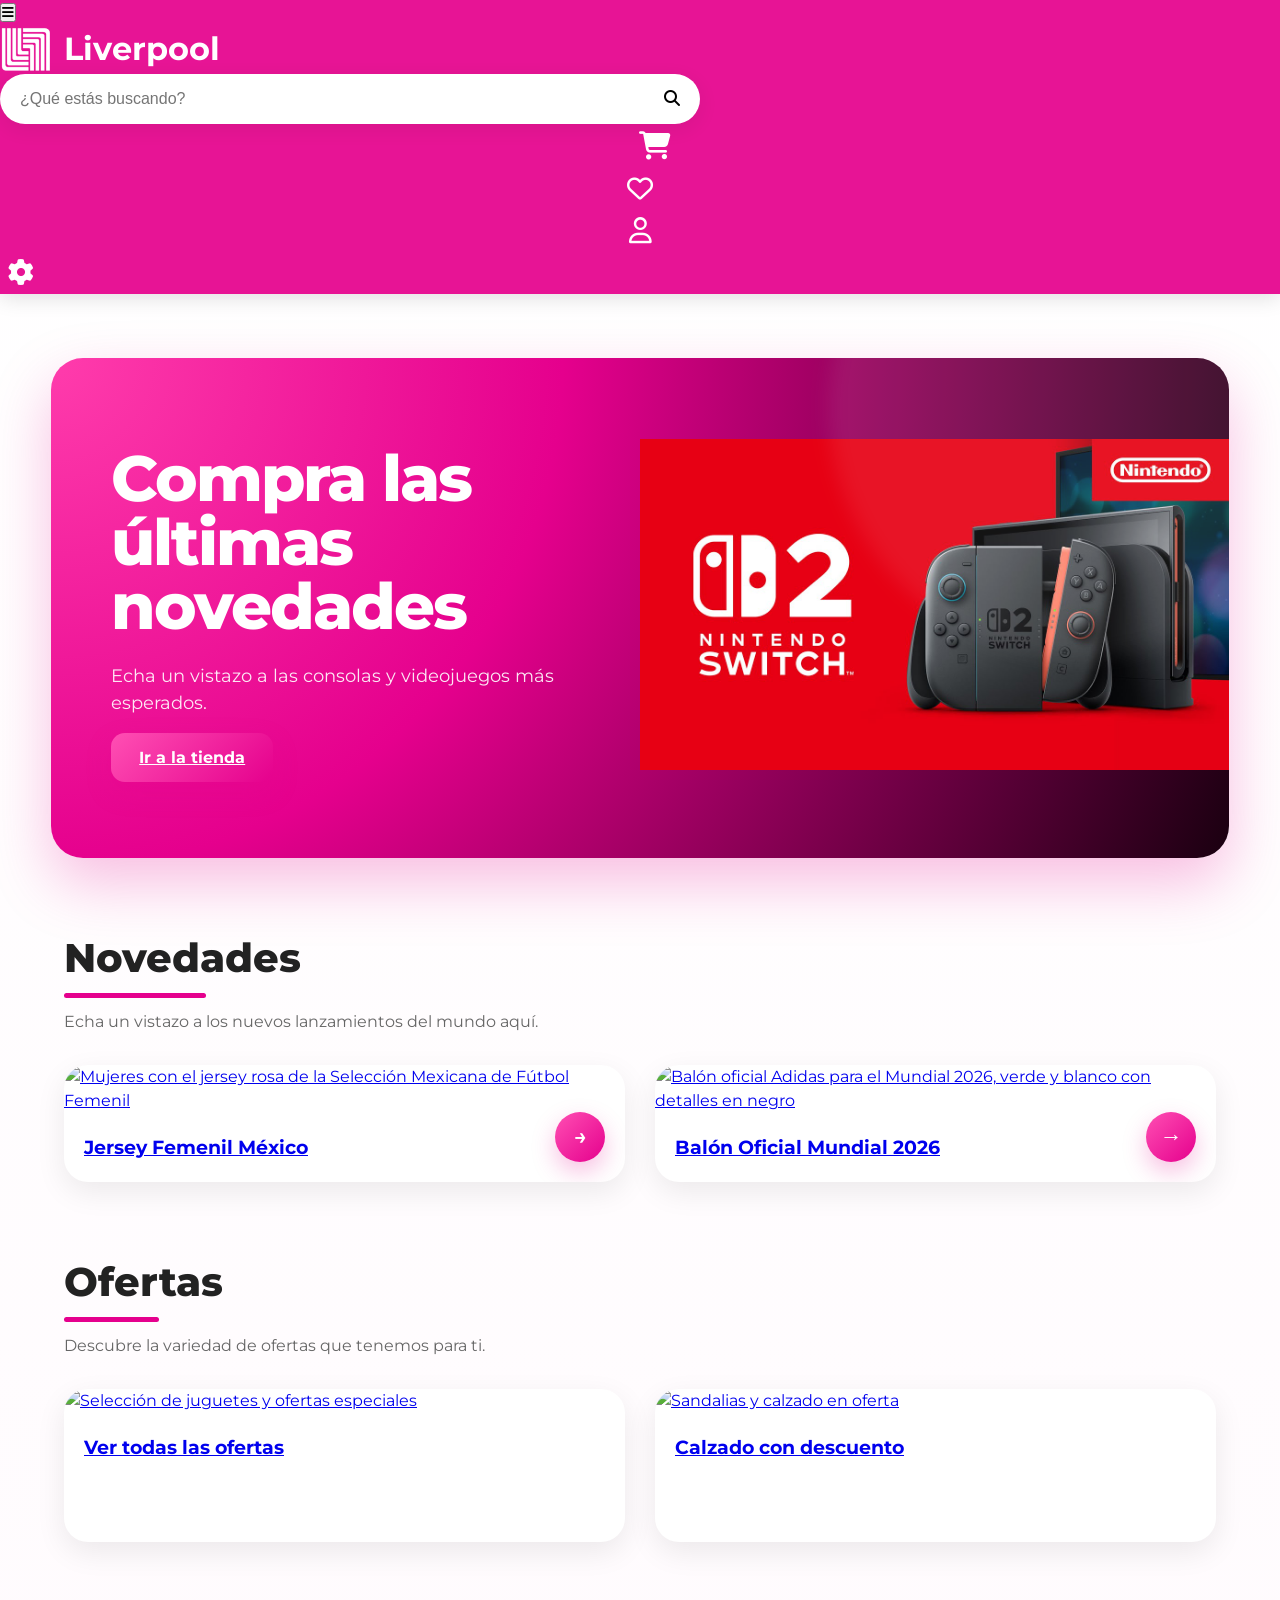
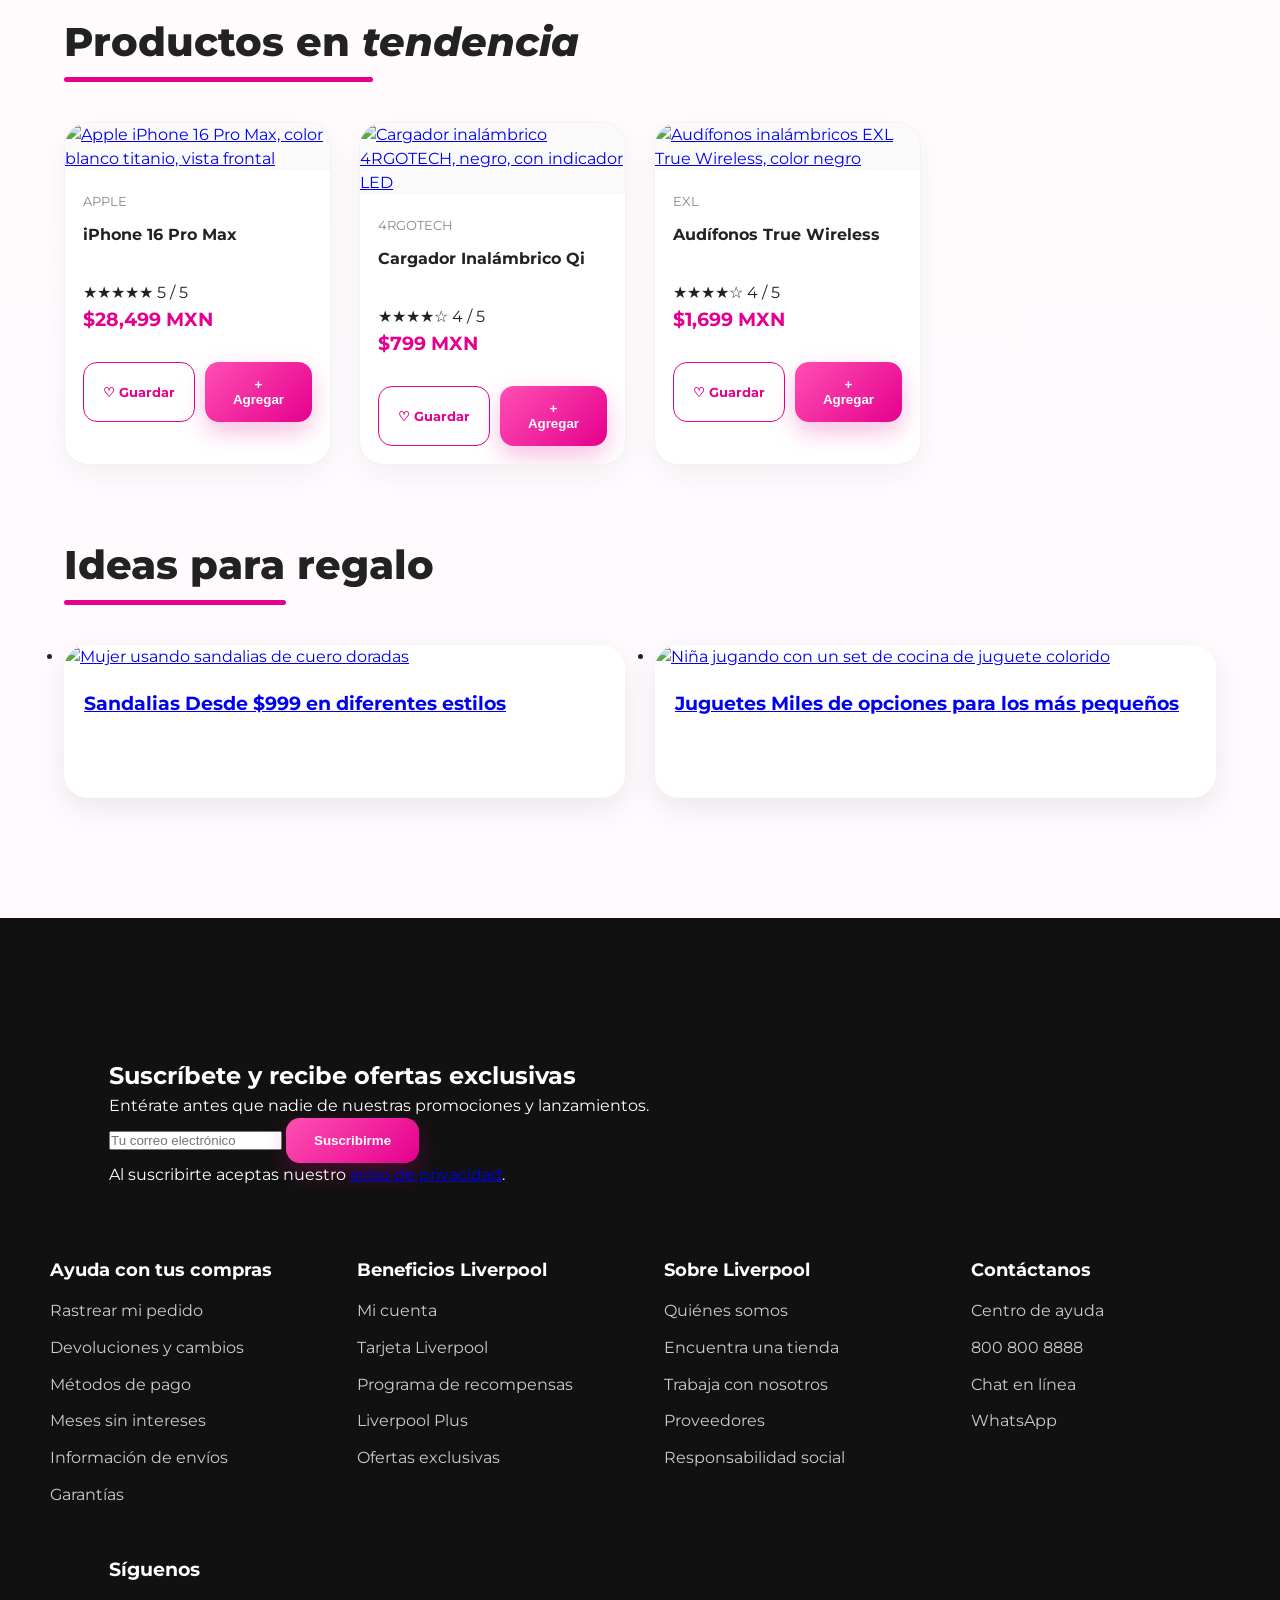
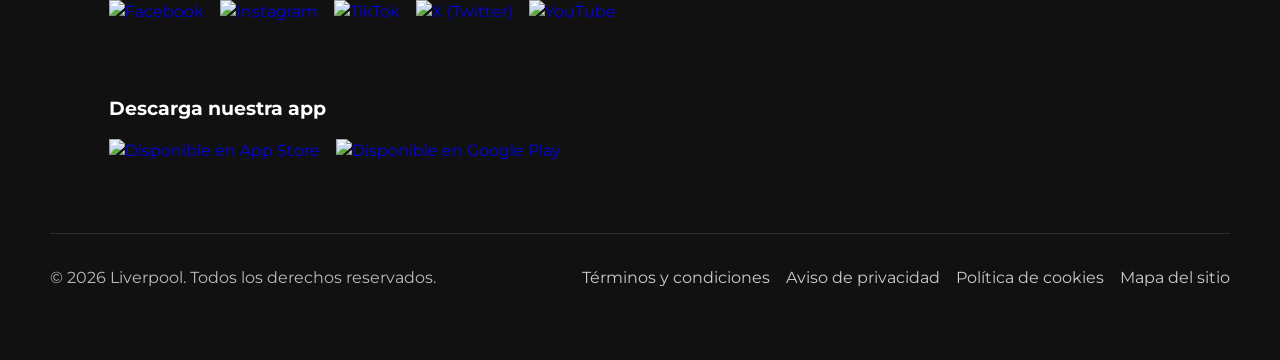
==== commit 397b85d9: "Puse el login y ando viendo el menu" ====
--- a/Proyecto Interfaz/codigos/index.html
+++ b/Proyecto Interfaz/codigos/index.html
@@ -5,6 +5,43 @@
   <meta name="viewport" content="width=device-width, initial-scale=1.0" />
 
   <link rel="stylesheet" href="styles.css">
+  <style>
+    .global-auth-overlay {
+      position: fixed;
+      top: 0; left: 0;
+      width: 100%; height: 100%;
+      background: rgba(0, 0, 0, 0.5);
+      backdrop-filter: blur(8px);
+      -webkit-backdrop-filter: blur(8px);
+      display: none;
+      justify-content: center;
+      align-items: center;
+      z-index: 99999;
+    }
+    .global-auth-modal {
+      background: #ffffff;
+      border: none;
+      border-radius: 16px;
+      padding: 30px;
+      width: 100%;
+      max-width: 420px;
+      box-shadow: 0 20px 40px rgba(0,0,0,0.3);
+    }
+    .auth-screen { display: none; }
+    .auth-screen.active { display: block; }
+    .auth-title { font-size: 24px; font-weight: bold; color: #333; margin-bottom: 20px; text-align: center; }
+    .auth-title span { color: #e5008d; }
+    .auth-form-group { margin-bottom: 16px; display: flex; flex-direction: column; }
+    .auth-label { font-size: 14px; font-weight: 500; margin-bottom: 6px; color: #555; }
+    .auth-input { padding: 12px; border: 1px solid #ccc; border-radius: 8px; font-size: 15px; }
+    .auth-input:focus { border-color: #e5008d; outline: none; }
+    .auth-error { color: #d32f2f; font-size: 12px; margin-top: 4px; height: 16px; }
+    .auth-btn-primary { background: #e5008d; color: white; border: none; padding: 12px; border-radius: 8px; font-size: 16px; font-weight: 600; cursor: pointer; transition: 0.2s; width: 100%; }
+    .auth-btn-primary:hover { background: #c80079; }
+    .auth-switch-link { text-align: center; margin-top: 15px; font-size: 14px; color: #666; }
+    .auth-switch-link button { background: none; border: none; color: #e5008d; font-weight: 600; cursor: pointer; text-decoration: underline; padding: 0; }
+    body.auth-locked { overflow: hidden; height: 100vh; }
+  </style>
 
   <!-- FONT AWESOME -->
   <link rel="stylesheet"
@@ -31,6 +68,111 @@
 </head>
 
 <body class="page-index">
+
+  <div id="global-auth-overlay" class="global-auth-overlay">
+
+    <nav id="mobile-menu" class="mobile-sidebar" aria-label="Menú principal de categorías">
+    <div class="sidebar-header">
+      <h3>Categorías</h3>
+      <button id="btn-close-menu" class="close-menu-btn" aria-label="Cerrar menú">
+        <i class="fa-solid fa-xmark"></i>
+      </button>
+    </div>
+    
+    <ul class="sidebar-links">
+      <li><a href="Jugu.html"><i class="fa-solid fa-gamepad"></i> Juguetes</a></li>
+      <li><a href="Camisetas.html"><i class="fa-solid fa-shirt"></i> Jerseys</a></li>
+      <li><a href="#moda"><i class="fa-solid fa-glasses"></i> Moda</a></li>
+      <li><a href="#tecnologia"><i class="fa-solid fa-laptop"></i> Tecnología</a></li>
+      <li><a href="#hogar"><i class="fa-solid fa-couch"></i> Hogar</a></li>
+    </ul>
+  </nav>
+
+  <div id="menu-overlay" class="menu-overlay"></div>
+
+    <dialog id="global-auth-modal" class="global-auth-modal" aria-labelledby="auth-modal-title" aria-modal="true">
+      
+      <div id="auth-screen-1" class="auth-screen active">
+        <h2 class="auth-title">Iniciar sesión en <span>Liverpool</span></h2>
+        <form novalidate>
+          <div class="auth-form-group">
+            <label class="auth-label" for="login-email">Correo electrónico</label>
+            <input type="email" id="login-email" class="auth-input" placeholder="ejemplo@correo.com">
+            <span id="login-email-error" class="auth-error" aria-live="polite"></span>
+          </div>
+          <div class="auth-form-group">
+            <label class="auth-label" for="login-password">Contraseña</label>
+            <input type="password" id="login-password" class="auth-input" placeholder="Mínimo 8 caracteres">
+            <span id="login-pass-error" class="auth-error" aria-live="polite"></span>
+          </div>
+          <button type="submit" id="btn-submit-login" class="auth-btn-primary">Entrar</button>
+        </form>
+        <p class="auth-switch-link">¿No tienes cuenta? <button type="button" id="go-to-register">Regístrate aquí</button></p>
+        <p class="auth-switch-link"><button type="button" id="go-to-recover">¿Olvidaste tu contraseña?</button></p>
+      </div>
+
+      <div id="auth-screen-2" class="auth-screen">
+        <h2 class="auth-title">Crear Cuenta</h2>
+        <form novalidate>
+          <div class="auth-form-group">
+            <label class="auth-label" for="reg-name">Nombre(s)</label>
+            <input type="text" id="reg-name" class="auth-input" placeholder="Tu nombre">
+            <span id="reg-name-error" class="auth-error" aria-live="polite"></span>
+          </div>
+
+          <div class="auth-form-group">
+            <label class="auth-label" for="reg-lastname">Apellido(s)</label>
+            <input type="text" id="reg-lastname" class="auth-input" placeholder="Tus apellidos">
+            <span id="reg-lastname-error" class="auth-error" aria-live="polite"></span>
+          </div>
+
+          <div class="auth-form-group">
+            <label class="auth-label" for="reg-birthdate">Fecha de nacimiento</label>
+            <input type="date" id="reg-birthdate" class="auth-input">
+            <span id="reg-birth-error" class="auth-error" aria-live="polite"></span>
+          </div>
+
+          <div class="auth-form-group">
+            <label class="auth-label" for="reg-gender">Sexo</label>
+            <select id="reg-gender" class="auth-input">
+              <option value="">Selecciona una opción</option>
+              <option value="F">Femenino</option>
+              <option value="M">Masculino</option>
+              <option value="O">Otro / Prefiero no decirlo</option>
+            </select>
+            <span id="reg-gender-error" class="auth-error" aria-live="polite"></span>
+          </div>
+
+          <div class="auth-form-group">
+            <label class="auth-label" for="reg-email">Correo electrónico</label>
+            <input type="email" id="reg-email" class="auth-input">
+            <span id="reg-email-error" class="auth-error" aria-live="polite"></span>
+          </div>
+          <div class="auth-form-group">
+            <label class="auth-label" for="reg-password">Contraseña</label>
+            <input type="password" id="reg-password" class="auth-input" placeholder="Mínimo 8 caracteres">
+            <span id="reg-password-error" class="auth-error" aria-live="polite"></span>
+          </div>
+          <button type="submit" id="btn-submit-register" class="auth-btn-primary">Registrarme</button>
+        </form>
+        <p class="auth-switch-link">¿Ya tienes cuenta? <button type="button" id="back-to-login-1">Inicia sesión</button></p>
+      </div>
+
+      <div id="auth-screen-3" class="auth-screen">
+        <h2 class="auth-title">Recuperar Contraseña</h2>
+        <form novalidate>
+          <div class="auth-form-group">
+            <label class="auth-label" for="recover-email">Correo electrónico</label>
+            <input type="email" id="recover-email" class="auth-input">
+            <span id="recover-email-error" class="auth-error" aria-live="polite"></span>
+          </div>
+          <button type="submit" id="btn-submit-recover" class="auth-btn-primary">Enviar enlace</button>
+        </form>
+        <p class="auth-switch-link"><button type="button" id="back-to-login-2">Volver al inicio de sesión</button></p>
+      </div>
+
+    </dialog>
+  </div>
 
   <!-- SKIP LINK — WCAG 2.4.1 -->
   <a class="skip-link" href="#main-content">Saltar al contenido principal</a>
@@ -611,18 +753,10 @@
     <!-- Fila principal: menu de hamburguesa + logo + buscador -->
 
     <!-- MENÚ -->
-    <div class="header-main">
-
-        <!-- MENÚ -->
-        <button type="button" class="mobile-menu-toggle"
-          aria-label="Abrir menú de navegación"
-          aria-expanded="false"
-          aria-controls="primary-nav"
-          data-action="toggle-menu">
-
-          <span class="hamburger-icon" aria-hidden="true">☰</span>
-
-        </button>
+    <div class="header-container">
+      <button id="btn-hamburger" class="header__hamburger" aria-label="Abrir menú de navegación" aria-expanded="false">
+        <i class="fa-solid fa-bars" aria-hidden="true"></i>
+      </button>
 
       <!-- LOGO -->
     
@@ -802,13 +936,13 @@
 
       </ul>
 
-      <!-- <button type="button"
+      <button type="button"
         class="primary-nav__close"
         aria-label="Cerrar menú de navegación"
         aria-controls="primary-nav"
         data-action="close-nav">
         ✕ Cerrar
-      </button> -->
+      </button>
     </nav>
 
   </header><!-- /site-header -->
@@ -1408,9 +1542,114 @@
     </div>
 
   </footer><!-- /site-footer -->
-
-  
- <script src="CodigoJavaa.js"></script> 
+  <script src="CodigoJavaa.js"></script>
+  <script src="main.js"></script>
+
+<script>
+
+const settingsBtn = document.querySelector('.settings-btn');
+
+const personalizationPanel =
+document.getElementById('personalization-panel');
+
+const closePersonalization =
+document.querySelector('[data-action="close-personalization"]');
+
+
+// ABRIR PANEL
+settingsBtn.addEventListener('click', () => {
+
+    personalizationPanel.hidden = false;
+
+});
+
+
+// CERRAR PANEL
+closePersonalization.addEventListener('click', () => {
+
+    personalizationPanel.hidden = true;
+
+});
+
+
+//parte donde si jalan los settings
+
+// ==========================
+// MODO OSCURO
+// ==========================
+
+const darkBtn = document.querySelector('[data-theme="dark"]');
+const lightBtn = document.querySelector('[data-theme="light"]');
+
+darkBtn.addEventListener('click', () => {
+
+    document.body.classList.add('dark-mode');
+
+});
+
+lightBtn.addEventListener('click', () => {
+
+    document.body.classList.remove('dark-mode');
+
+});
+
+
+// ==========================
+// TAMAÑO DE TEXTO
+// ==========================
+
+let currentSize = 100;
+
+const fontValue = document.getElementById('font-size-value');
+
+const increaseBtn =
+document.querySelector('[data-action="increase-font"]');
+
+const decreaseBtn =
+document.querySelector('[data-action="decrease-font"]');
+
+const resetBtn =
+document.querySelector('[data-action="reset-font"]');
+
+
+// AUMENTAR
+increaseBtn.addEventListener('click', () => {
+
+    currentSize = Math.min(currentSize + 10, 150)
+
+    document.body.style.fontSize = currentSize + '%';
+
+    fontValue.textContent = currentSize + '%';
+
+});
+
+
+// DISMINUIR
+decreaseBtn.addEventListener('click', () => {
+
+    currentSize = Math.max(currentSize - 10, 100);
+
+    document.body.style.fontSize = currentSize + '%';
+
+    fontValue.textContent = currentSize + '%';
+
+});
+
+
+// RESET
+resetBtn.addEventListener('click', () => {
+
+    currentSize = 100;
+
+    document.body.style.fontSize = '100%';
+
+    fontValue.textContent = '100%';
+
+});
+
+</script>
+
+<!-- <script src="CodigoJavaa.js"></script> -->
 
 </body>
 </html>
--- a/Proyecto Interfaz/codigos/styles.css
+++ b/Proyecto Interfaz/codigos/styles.css
@@ -1295,3 +1295,161 @@
 .related-products__title{
     margin-bottom:30px;
 }
+
+/* =========================
+   SETTINGS
+========================= */
+
+.settings-popup{
+    position: fixed;
+    top: 50%;
+    left: 50%;
+    transform: translate(-50%, -50%) scale(0.8);
+
+    background: #e5008d;
+    padding: 25px;
+    border-radius: 15px;
+
+    width: 320px;
+
+    opacity: 0;
+    pointer-events: none;
+
+    transition: 0.3s;
+    z-index: 9999;
+}
+
+.settings-popup.active{
+    opacity: 1;
+    pointer-events: auto;
+    transform: translate(-50%, -50%) scale(1);
+}
+
+.settings-overlay{
+    position: fixed;
+    inset: 0;
+    background: rgba(0,0,0,0.5);
+
+    opacity: 0;
+    pointer-events: none;
+
+    transition: 0.3s;
+    z-index: 9998;
+}
+
+.settings-overlay.active{
+    opacity: 1;
+    pointer-events: auto;
+}
+
+/* =========================
+   MODO OSCURO
+========================= */
+
+.dark-mode{
+    background:#121212;
+    color:white;
+}
+
+.dark-mode header,
+.dark-mode footer,
+.dark-mode .product-card,
+.dark-mode .settings-popup{
+    background:#1e1e1e;
+    color:white;
+}
+
+.dark-mode input{
+    background:#2a2a2a;
+    color:white;
+    border:1px solid #555;
+}
+
+
+/* =========================
+   LETRAS GRANDES
+========================= */
+
+
+/* BOTÓN SETTINGS */
+
+.settings-btn{
+    background: transparent;
+    border: none;
+    outline: none;
+    cursor: pointer;
+
+    display: flex;
+    align-items: center;
+    justify-content: center;
+}
+
+/* PANEL SETTINGS */
+
+.personalization-panel{
+    position: fixed;
+
+    top: 50%;
+    left: 50%;
+
+    transform: translate(-50%, -50%);
+
+    background: white;
+
+    padding: 25px;
+
+    border-radius: 20px;
+
+    width: 350px;
+
+    z-index: 9999;
+
+    box-shadow: 0 0 30px rgba(0,0,0,0.3);
+}
+
+/* =========================
+   FIX MODO OSCURO
+========================= */
+
+/* Texto visible */
+.dark-mode p,
+.dark-mode h1,
+.dark-mode h2,
+.dark-mode h3,
+.dark-mode h4,
+.dark-mode h5,
+.dark-mode h6,
+.dark-mode span,
+.dark-mode li,
+.dark-mode label,
+.dark-mode output {
+    color: #ffffff;
+}
+
+/* Cajas blancas */
+.dark-mode .product-card,
+.dark-mode .auth-modal,
+.dark-mode .personalization-panel,
+.dark-mode .settings-popup,
+.dark-mode .novedad-card,
+.dark-mode .offer-promo-card,
+.dark-mode .gifting-card {
+    background: #1e1e1e;
+    color: #ffffff;
+}
+
+/* Inputs */
+.dark-mode input,
+.dark-mode select,
+.dark-mode textarea {
+    background: #2a2a2a;
+    color: #ffffff;
+    border: 1px solid #555;
+}
+
+/* Botones secundarios */
+.dark-mode .btn--secondary {
+    background: transparent;
+    color: #ffffff;
+    border: 1px solid #666;
+}
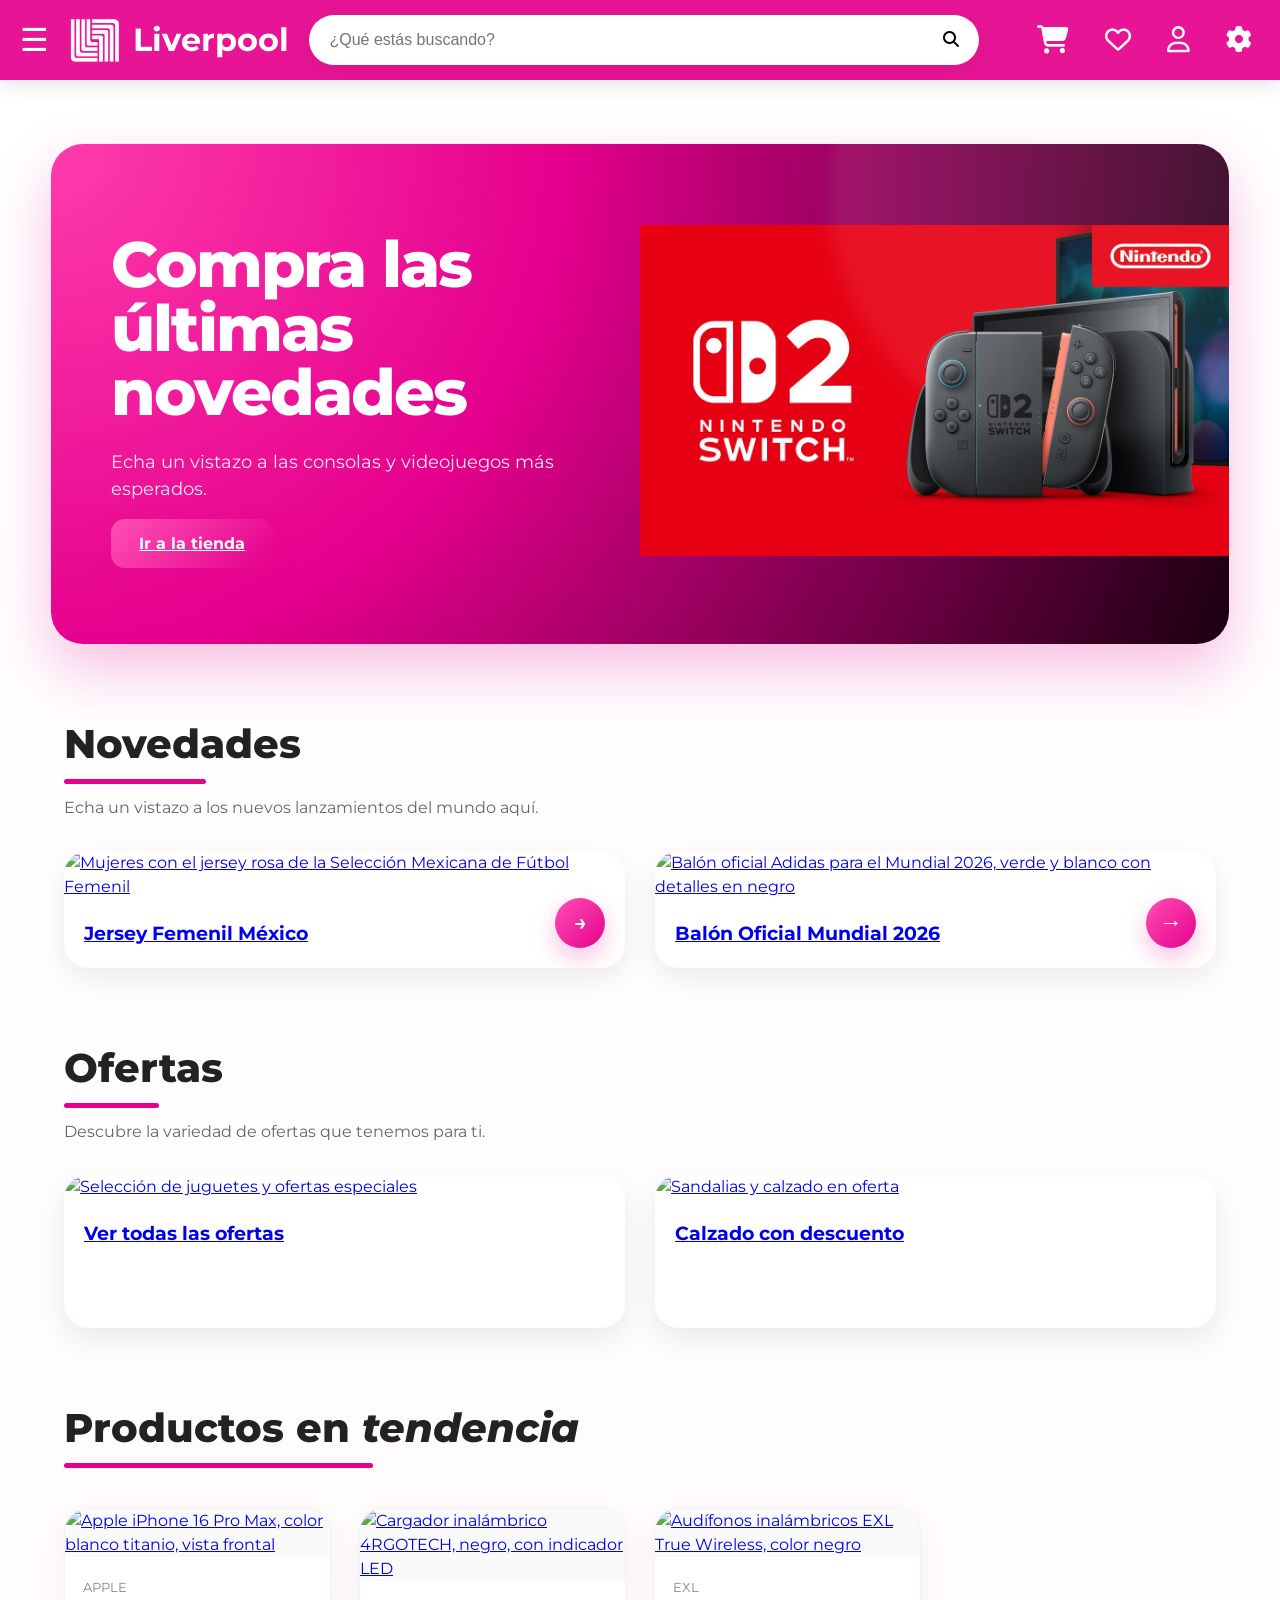
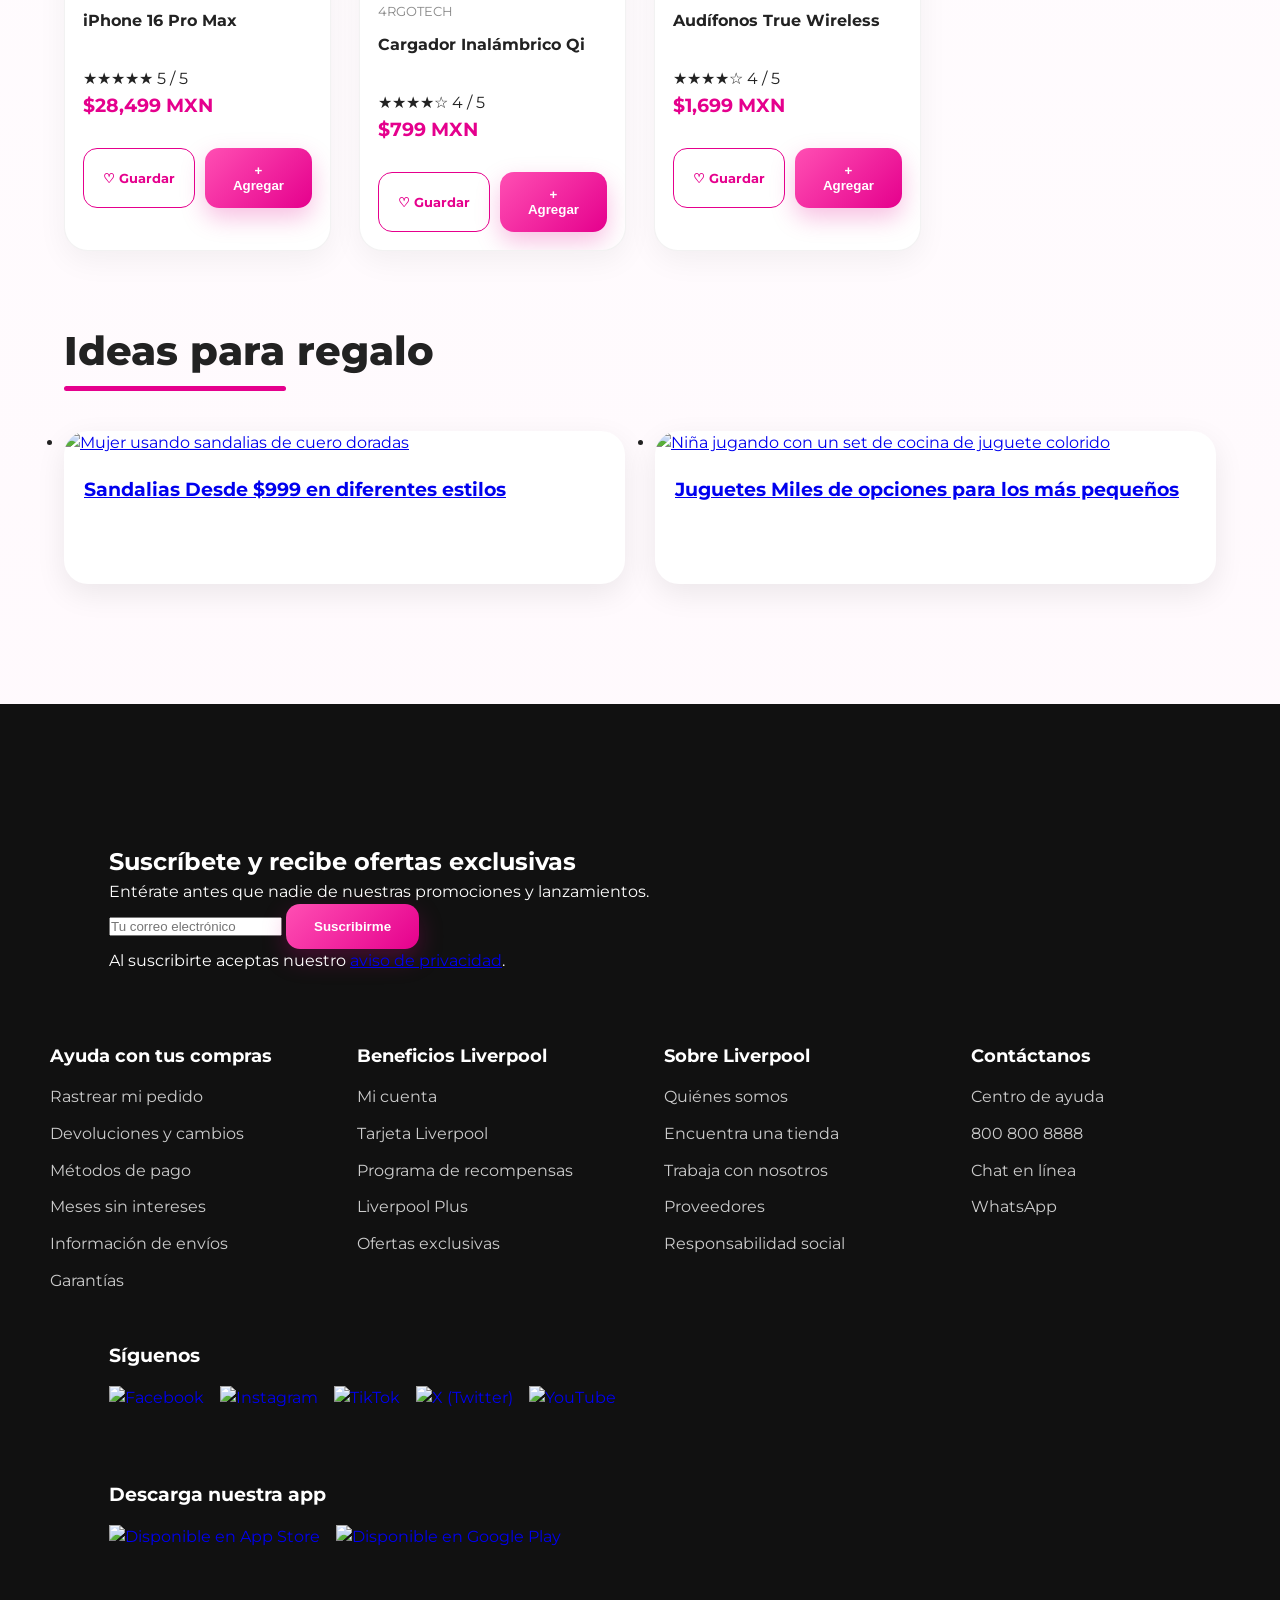
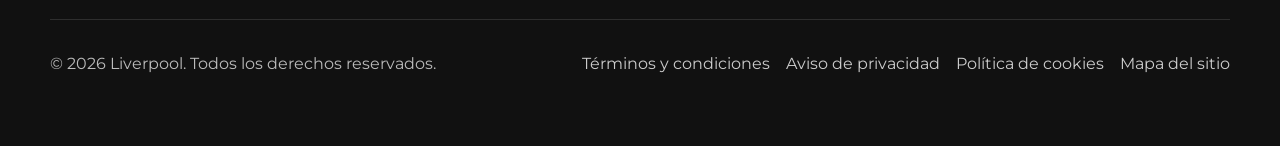
==== commit 1d478c6a: "quitar cosas menu" ====
--- a/Proyecto Interfaz/codigos/index.html
+++ b/Proyecto Interfaz/codigos/index.html
@@ -5,43 +5,6 @@
   <meta name="viewport" content="width=device-width, initial-scale=1.0" />
 
   <link rel="stylesheet" href="styles.css">
-  <style>
-    .global-auth-overlay {
-      position: fixed;
-      top: 0; left: 0;
-      width: 100%; height: 100%;
-      background: rgba(0, 0, 0, 0.5);
-      backdrop-filter: blur(8px);
-      -webkit-backdrop-filter: blur(8px);
-      display: none;
-      justify-content: center;
-      align-items: center;
-      z-index: 99999;
-    }
-    .global-auth-modal {
-      background: #ffffff;
-      border: none;
-      border-radius: 16px;
-      padding: 30px;
-      width: 100%;
-      max-width: 420px;
-      box-shadow: 0 20px 40px rgba(0,0,0,0.3);
-    }
-    .auth-screen { display: none; }
-    .auth-screen.active { display: block; }
-    .auth-title { font-size: 24px; font-weight: bold; color: #333; margin-bottom: 20px; text-align: center; }
-    .auth-title span { color: #e5008d; }
-    .auth-form-group { margin-bottom: 16px; display: flex; flex-direction: column; }
-    .auth-label { font-size: 14px; font-weight: 500; margin-bottom: 6px; color: #555; }
-    .auth-input { padding: 12px; border: 1px solid #ccc; border-radius: 8px; font-size: 15px; }
-    .auth-input:focus { border-color: #e5008d; outline: none; }
-    .auth-error { color: #d32f2f; font-size: 12px; margin-top: 4px; height: 16px; }
-    .auth-btn-primary { background: #e5008d; color: white; border: none; padding: 12px; border-radius: 8px; font-size: 16px; font-weight: 600; cursor: pointer; transition: 0.2s; width: 100%; }
-    .auth-btn-primary:hover { background: #c80079; }
-    .auth-switch-link { text-align: center; margin-top: 15px; font-size: 14px; color: #666; }
-    .auth-switch-link button { background: none; border: none; color: #e5008d; font-weight: 600; cursor: pointer; text-decoration: underline; padding: 0; }
-    body.auth-locked { overflow: hidden; height: 100vh; }
-  </style>
 
   <!-- FONT AWESOME -->
   <link rel="stylesheet"
@@ -68,111 +31,6 @@
 </head>
 
 <body class="page-index">
-
-  <div id="global-auth-overlay" class="global-auth-overlay">
-
-    <nav id="mobile-menu" class="mobile-sidebar" aria-label="Menú principal de categorías">
-    <div class="sidebar-header">
-      <h3>Categorías</h3>
-      <button id="btn-close-menu" class="close-menu-btn" aria-label="Cerrar menú">
-        <i class="fa-solid fa-xmark"></i>
-      </button>
-    </div>
-    
-    <ul class="sidebar-links">
-      <li><a href="Jugu.html"><i class="fa-solid fa-gamepad"></i> Juguetes</a></li>
-      <li><a href="Camisetas.html"><i class="fa-solid fa-shirt"></i> Jerseys</a></li>
-      <li><a href="#moda"><i class="fa-solid fa-glasses"></i> Moda</a></li>
-      <li><a href="#tecnologia"><i class="fa-solid fa-laptop"></i> Tecnología</a></li>
-      <li><a href="#hogar"><i class="fa-solid fa-couch"></i> Hogar</a></li>
-    </ul>
-  </nav>
-
-  <div id="menu-overlay" class="menu-overlay"></div>
-
-    <dialog id="global-auth-modal" class="global-auth-modal" aria-labelledby="auth-modal-title" aria-modal="true">
-      
-      <div id="auth-screen-1" class="auth-screen active">
-        <h2 class="auth-title">Iniciar sesión en <span>Liverpool</span></h2>
-        <form novalidate>
-          <div class="auth-form-group">
-            <label class="auth-label" for="login-email">Correo electrónico</label>
-            <input type="email" id="login-email" class="auth-input" placeholder="ejemplo@correo.com">
-            <span id="login-email-error" class="auth-error" aria-live="polite"></span>
-          </div>
-          <div class="auth-form-group">
-            <label class="auth-label" for="login-password">Contraseña</label>
-            <input type="password" id="login-password" class="auth-input" placeholder="Mínimo 8 caracteres">
-            <span id="login-pass-error" class="auth-error" aria-live="polite"></span>
-          </div>
-          <button type="submit" id="btn-submit-login" class="auth-btn-primary">Entrar</button>
-        </form>
-        <p class="auth-switch-link">¿No tienes cuenta? <button type="button" id="go-to-register">Regístrate aquí</button></p>
-        <p class="auth-switch-link"><button type="button" id="go-to-recover">¿Olvidaste tu contraseña?</button></p>
-      </div>
-
-      <div id="auth-screen-2" class="auth-screen">
-        <h2 class="auth-title">Crear Cuenta</h2>
-        <form novalidate>
-          <div class="auth-form-group">
-            <label class="auth-label" for="reg-name">Nombre(s)</label>
-            <input type="text" id="reg-name" class="auth-input" placeholder="Tu nombre">
-            <span id="reg-name-error" class="auth-error" aria-live="polite"></span>
-          </div>
-
-          <div class="auth-form-group">
-            <label class="auth-label" for="reg-lastname">Apellido(s)</label>
-            <input type="text" id="reg-lastname" class="auth-input" placeholder="Tus apellidos">
-            <span id="reg-lastname-error" class="auth-error" aria-live="polite"></span>
-          </div>
-
-          <div class="auth-form-group">
-            <label class="auth-label" for="reg-birthdate">Fecha de nacimiento</label>
-            <input type="date" id="reg-birthdate" class="auth-input">
-            <span id="reg-birth-error" class="auth-error" aria-live="polite"></span>
-          </div>
-
-          <div class="auth-form-group">
-            <label class="auth-label" for="reg-gender">Sexo</label>
-            <select id="reg-gender" class="auth-input">
-              <option value="">Selecciona una opción</option>
-              <option value="F">Femenino</option>
-              <option value="M">Masculino</option>
-              <option value="O">Otro / Prefiero no decirlo</option>
-            </select>
-            <span id="reg-gender-error" class="auth-error" aria-live="polite"></span>
-          </div>
-
-          <div class="auth-form-group">
-            <label class="auth-label" for="reg-email">Correo electrónico</label>
-            <input type="email" id="reg-email" class="auth-input">
-            <span id="reg-email-error" class="auth-error" aria-live="polite"></span>
-          </div>
-          <div class="auth-form-group">
-            <label class="auth-label" for="reg-password">Contraseña</label>
-            <input type="password" id="reg-password" class="auth-input" placeholder="Mínimo 8 caracteres">
-            <span id="reg-password-error" class="auth-error" aria-live="polite"></span>
-          </div>
-          <button type="submit" id="btn-submit-register" class="auth-btn-primary">Registrarme</button>
-        </form>
-        <p class="auth-switch-link">¿Ya tienes cuenta? <button type="button" id="back-to-login-1">Inicia sesión</button></p>
-      </div>
-
-      <div id="auth-screen-3" class="auth-screen">
-        <h2 class="auth-title">Recuperar Contraseña</h2>
-        <form novalidate>
-          <div class="auth-form-group">
-            <label class="auth-label" for="recover-email">Correo electrónico</label>
-            <input type="email" id="recover-email" class="auth-input">
-            <span id="recover-email-error" class="auth-error" aria-live="polite"></span>
-          </div>
-          <button type="submit" id="btn-submit-recover" class="auth-btn-primary">Enviar enlace</button>
-        </form>
-        <p class="auth-switch-link"><button type="button" id="back-to-login-2">Volver al inicio de sesión</button></p>
-      </div>
-
-    </dialog>
-  </div>
 
   <!-- SKIP LINK — WCAG 2.4.1 -->
   <a class="skip-link" href="#main-content">Saltar al contenido principal</a>
@@ -753,10 +611,18 @@
     <!-- Fila principal: menu de hamburguesa + logo + buscador -->
 
     <!-- MENÚ -->
-    <div class="header-container">
-      <button id="btn-hamburger" class="header__hamburger" aria-label="Abrir menú de navegación" aria-expanded="false">
-        <i class="fa-solid fa-bars" aria-hidden="true"></i>
-      </button>
+    <div class="header-main">
+
+        <!-- MENÚ -->
+        <button type="button" class="mobile-menu-toggle"
+          aria-label="Abrir menú de navegación"
+          aria-expanded="false"
+          aria-controls="primary-nav"
+          data-action="toggle-menu">
+
+          <span class="hamburger-icon" aria-hidden="true">☰</span>
+
+        </button>
 
       <!-- LOGO -->
     
@@ -918,13 +784,13 @@
           </a>
         </li>
 
-        <li class="primary-nav__item">
+        <!-- <li class="primary-nav__item">
           <a href="mexico.html"
             class="primary-nav__link"
             >
             Selección México
           </a>
-        </li>
+        </li> -->
 
         <li class="primary-nav__item">
           <a href="juguetes.html"
@@ -936,13 +802,13 @@
 
       </ul>
 
-      <button type="button"
+      <!-- <button type="button"
         class="primary-nav__close"
         aria-label="Cerrar menú de navegación"
         aria-controls="primary-nav"
         data-action="close-nav">
         ✕ Cerrar
-      </button>
+      </button> -->
     </nav>
 
   </header><!-- /site-header -->
@@ -1542,114 +1408,9 @@
     </div>
 
   </footer><!-- /site-footer -->
-  <script src="CodigoJavaa.js"></script>
-  <script src="main.js"></script>
-
-<script>
-
-const settingsBtn = document.querySelector('.settings-btn');
-
-const personalizationPanel =
-document.getElementById('personalization-panel');
-
-const closePersonalization =
-document.querySelector('[data-action="close-personalization"]');
-
-
-// ABRIR PANEL
-settingsBtn.addEventListener('click', () => {
-
-    personalizationPanel.hidden = false;
-
-});
-
-
-// CERRAR PANEL
-closePersonalization.addEventListener('click', () => {
-
-    personalizationPanel.hidden = true;
-
-});
-
-
-//parte donde si jalan los settings
-
-// ==========================
-// MODO OSCURO
-// ==========================
-
-const darkBtn = document.querySelector('[data-theme="dark"]');
-const lightBtn = document.querySelector('[data-theme="light"]');
-
-darkBtn.addEventListener('click', () => {
-
-    document.body.classList.add('dark-mode');
-
-});
-
-lightBtn.addEventListener('click', () => {
-
-    document.body.classList.remove('dark-mode');
-
-});
-
-
-// ==========================
-// TAMAÑO DE TEXTO
-// ==========================
-
-let currentSize = 100;
-
-const fontValue = document.getElementById('font-size-value');
-
-const increaseBtn =
-document.querySelector('[data-action="increase-font"]');
-
-const decreaseBtn =
-document.querySelector('[data-action="decrease-font"]');
-
-const resetBtn =
-document.querySelector('[data-action="reset-font"]');
-
-
-// AUMENTAR
-increaseBtn.addEventListener('click', () => {
-
-    currentSize = Math.min(currentSize + 10, 150)
-
-    document.body.style.fontSize = currentSize + '%';
-
-    fontValue.textContent = currentSize + '%';
-
-});
-
-
-// DISMINUIR
-decreaseBtn.addEventListener('click', () => {
-
-    currentSize = Math.max(currentSize - 10, 100);
-
-    document.body.style.fontSize = currentSize + '%';
-
-    fontValue.textContent = currentSize + '%';
-
-});
-
-
-// RESET
-resetBtn.addEventListener('click', () => {
-
-    currentSize = 100;
-
-    document.body.style.fontSize = '100%';
-
-    fontValue.textContent = '100%';
-
-});
-
-</script>
-
-<!-- <script src="CodigoJavaa.js"></script> -->
+
+  
+ <script src="CodigoJavaa.js"></script> 
 
 </body>
 </html>
